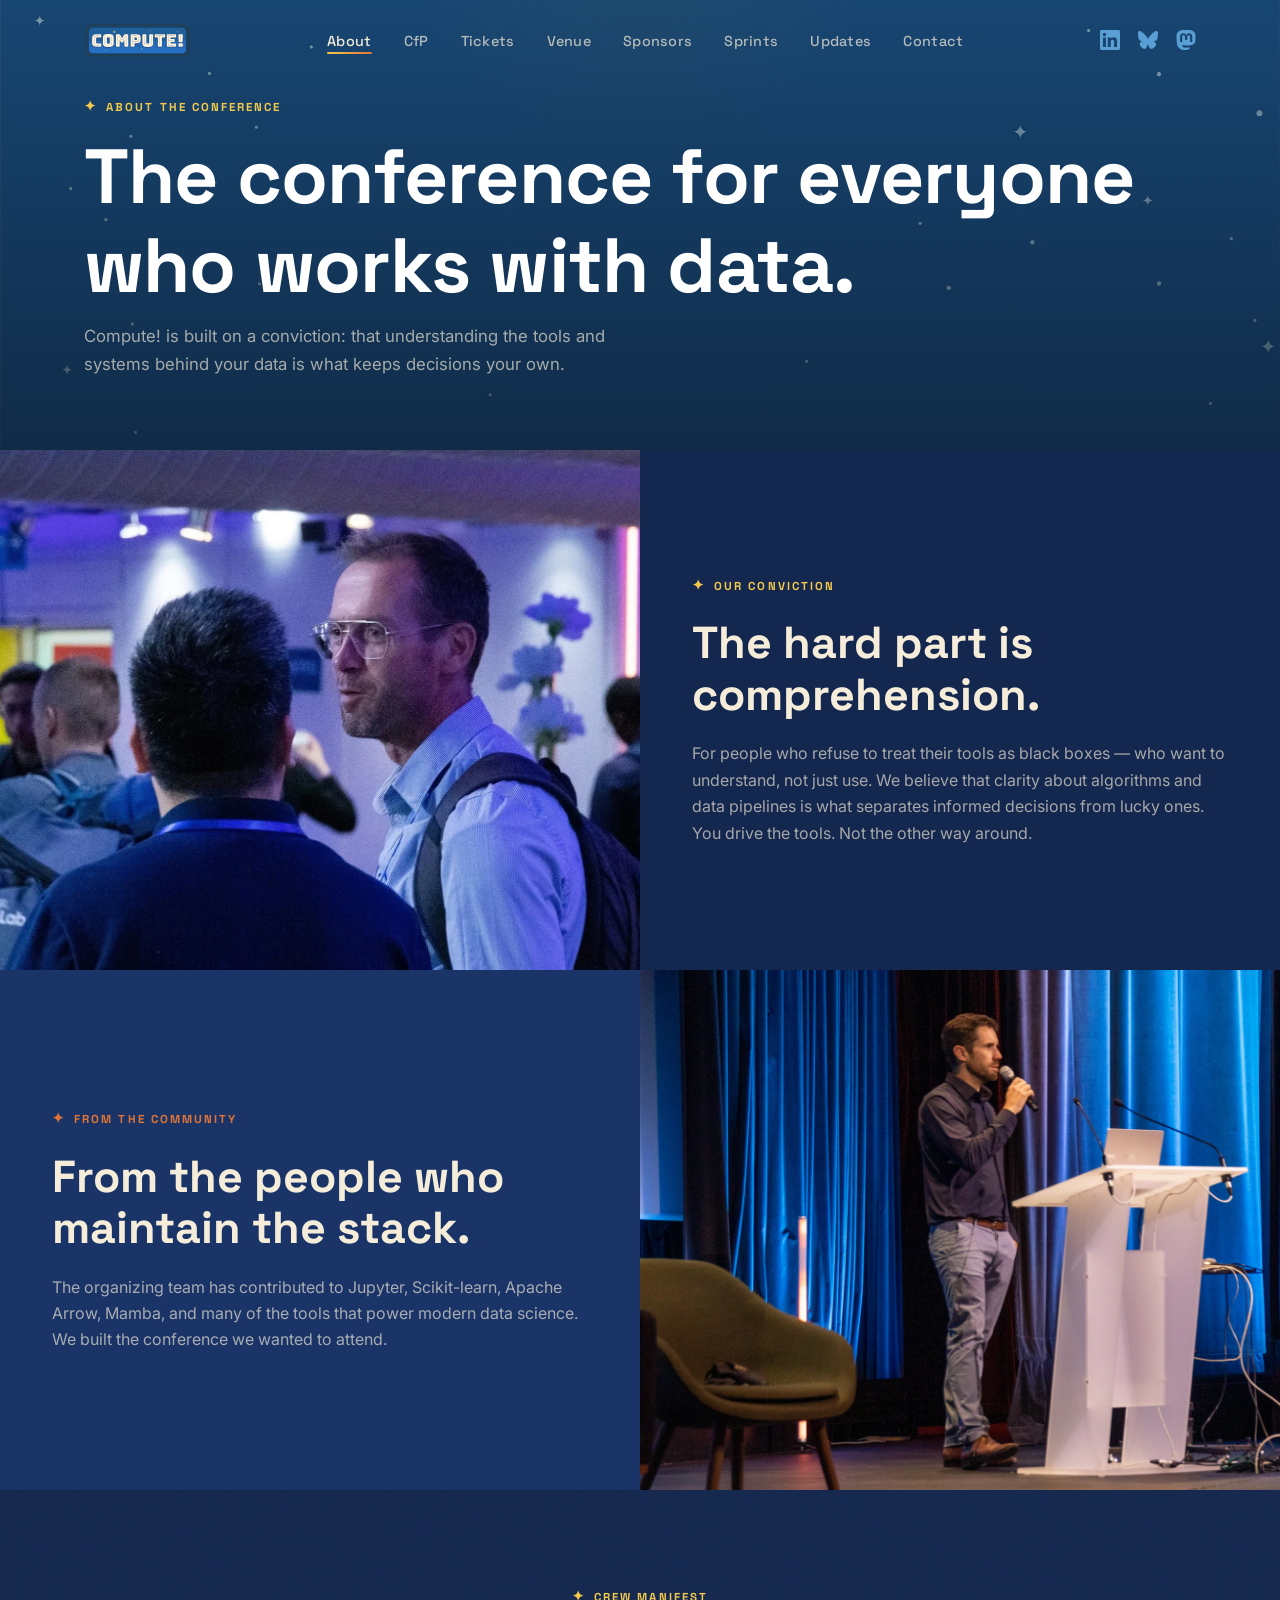
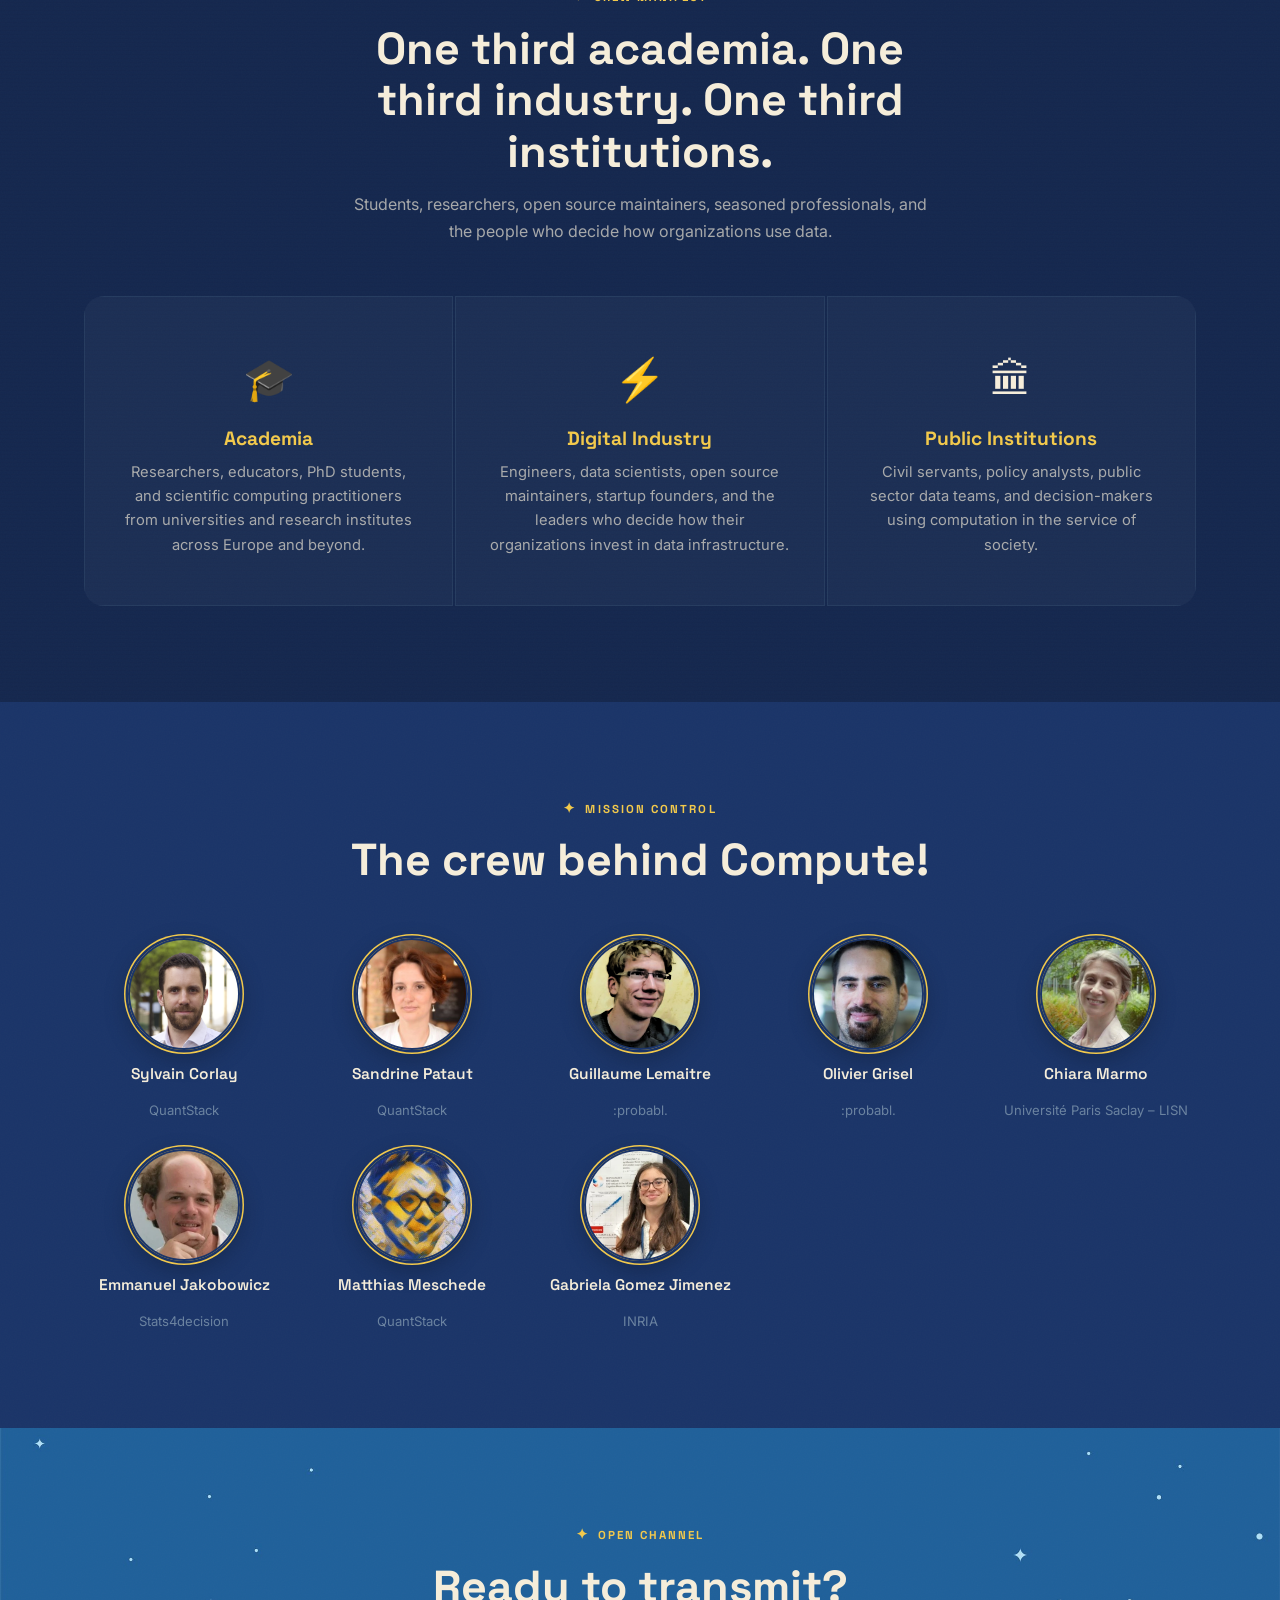
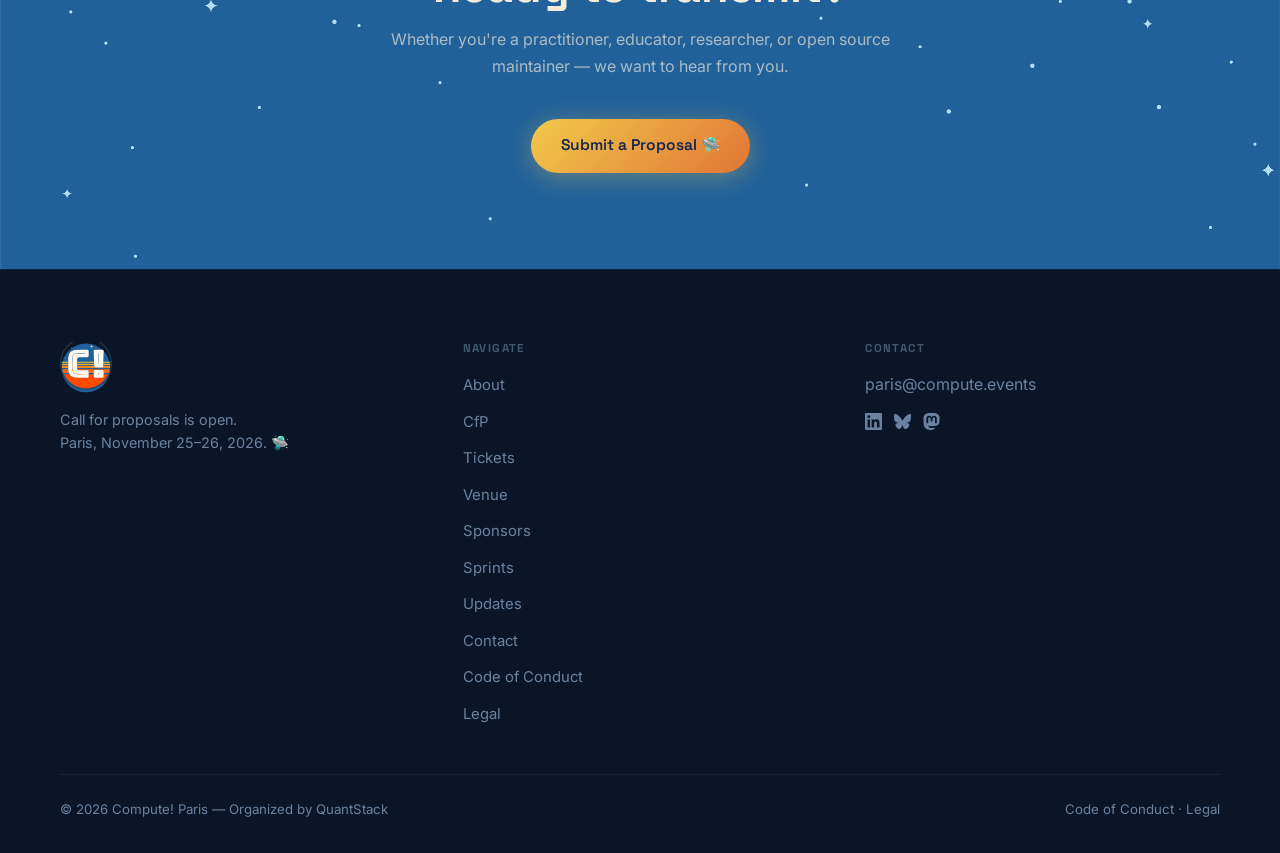
==== about.html @ a75b8e56 "Add sprints page" ====
<!DOCTYPE html>
<html lang="en">
<head>
  <meta charset="UTF-8">
  <meta name="viewport" content="width=device-width, initial-scale=1.0">
  <title>About — Compute! Paris 2026</title>
  <meta name="description" content="Compute! is a community and conference for everyone who works with the open source compute and data infrastructure.">
  <meta property="og:type" content="website">
  <meta property="og:site_name" content="Compute! Paris 2026">
  <meta property="og:url" content="https://compute.events/paris2026/about.html">
  <meta property="og:title" content="About — Compute! Paris 2026">
  <meta property="og:description" content="Compute! is a community and conference for everyone who works with the open source compute and data infrastructure.">
  <meta property="og:image" content="https://compute.events/paris2026/assets/images/og-card.png">
  <meta name="twitter:card" content="summary_large_image">
  <meta name="twitter:image" content="https://compute.events/paris2026/assets/images/og-card.png">
  <link rel="stylesheet" href="assets/css/style.css">
  <link rel="preconnect" href="https://fonts.googleapis.com">
  <link rel="preconnect" href="https://fonts.gstatic.com" crossorigin>
  <link rel="stylesheet" href="https://fonts.googleapis.com/css2?family=Space+Grotesk:wght@400;500;600;700&family=Inter:wght@400;500&display=swap">
  <link rel="icon" href="assets/logos/compute_favicon.svg" type="image/svg+xml">
  <!-- Privacy-friendly analytics by Plausible -->
  <script async src="https://plausible.io/js/pa-mO2lgUZ8L7uwhGXaoCMp7.js"></script>
  <script>
  window.plausible=window.plausible||function(){(plausible.q=plausible.q||[]).push(arguments)},plausible.init=plausible.init||function(i){plausible.o=i||{}};
  plausible.init()
  </script>
</head>
<body>

  <!-- ── NAV ── -->
  <nav class="nav">
    <div class="nav__inner">
      <a href="index.html" class="nav__logo">
        <img src="assets/logos/compute_text.svg" class="nav__logo-text" alt="Compute! Paris 2026">
      </a>
      <ul class="nav__links">
        <li><a href="about.html" class="active">About</a></li>
        <li><a href="cfp.html">CfP</a></li>
        <li><a href="tickets.html">Tickets</a></li>
        <li><a href="venue.html">Venue</a></li>
        <li><a href="sponsors.html">Sponsors</a></li>
        <li><a href="sprints.html">Sprints</a></li>
        <li><a href="updates.html">Updates</a></li>
        <li><a href="contact.html">Contact</a></li>
      </ul>
      <div class="nav__social">
        <a href="https://www.linkedin.com/company/103528767" aria-label="LinkedIn" target="_blank" rel="noopener">
          <svg viewBox="0 0 24 24"><use href="assets/logos/icon-linkedin.svg#icon"/></svg>
        </a>
        <a href="https://bsky.app/profile/computeparis.bsky.social" aria-label="Bluesky" target="_blank" rel="noopener">
          <svg viewBox="0 0 24 24"><use href="assets/logos/icon-bluesky.svg#icon"/></svg>
        </a>
        <a href="https://mastodon.social/@computeparis" aria-label="Mastodon" target="_blank" rel="noopener">
          <svg viewBox="0 0 24 24"><use href="assets/logos/icon-mastodon.svg#icon"/></svg>
        </a>
      </div>
      <button class="nav__burger" aria-label="Open menu">
        <svg viewBox="0 0 24 24"><path d="M3 18h18v-2H3v2zm0-5h18v-2H3v2zm0-7v2h18V6H3z"/></svg>
      </button>
    </div>
  </nav>

  <!-- ── MOBILE NAV ── -->
  <div class="nav__mobile" role="dialog" aria-label="Navigation menu">
    <button class="nav__mobile-close" aria-label="Close menu">
      <svg viewBox="0 0 24 24"><path d="M19 6.41L17.59 5 12 10.59 6.41 5 5 6.41 10.59 12 5 17.59 6.41 19 12 13.41 17.59 19 19 17.59 13.41 12z"/></svg>
    </button>
    <a href="about.html" class="active">About</a>
    <a href="cfp.html">CfP</a>
    <a href="tickets.html">Tickets</a>
    <a href="venue.html">Venue</a>
    <a href="sponsors.html">Sponsors</a>
    <a href="sprints.html">Sprints</a>
    <a href="updates.html">Updates</a>
    <a href="contact.html">Contact</a>
  </div>

  <!-- ── PAGE HERO ── -->
  <header class="page-hero">
    <div class="page-hero__content container">
      <span class="overline">About the conference</span>
      <h1>The conference for everyone who works with data.</h1>
      <p>Compute! is built on a conviction: that understanding the tools and systems behind your data is what keeps decisions your own.</p>
    </div>
  </header>

  <!-- ── PHOTO SPLIT: CONVICTION ── -->
  <div class="photo-split">
    <div class="photo-split__img">
      <img src="assets/images/conference-audience-1.webp" alt="Conference attendees">
    </div>
    <div class="photo-split__content">
      <span class="overline">Our conviction</span>
      <h2>The hard part is comprehension.</h2>
      <p>
        For people who refuse to treat their tools as black boxes —
        who want to understand, not just use.
        We believe that clarity about algorithms and data pipelines is what separates
        informed decisions from lucky ones. You drive the tools. Not the other way around.
      </p>
    </div>
  </div>

  <!-- ── PHOTO SPLIT: COMMUNITY ── -->
  <div class="photo-split photo-split--reverse">
    <div class="photo-split__img">
      <img src="assets/images/conference-audience-3.webp" alt="Community gathering">
    </div>
    <div class="photo-split__content">
      <span class="overline overline--orange">From the community</span>
      <h2>From the people who maintain the stack.</h2>
      <p>
        The organizing team has contributed to Jupyter, Scikit-learn, Apache Arrow, Mamba,
        and many of the tools that power modern data science.
        We built the conference we wanted to attend.
      </p>
    </div>
  </div>

  <!-- ── WHO ATTENDS ── -->
  <section class="section section--dark">
    <div class="container">
      <div class="section-header">
        <span class="overline">Crew manifest</span>
        <h2>One third academia. One third industry. One third institutions.</h2>
        <p style="color:var(--cream-dim)">Students, researchers, open source maintainers, seasoned professionals, and the people who decide how organizations use data.</p>
      </div>
      <div class="audience__grid">
        <div class="audience__cell">
          <div class="audience__icon">🎓</div>
          <h3>Academia</h3>
          <p>Researchers, educators, PhD students, and scientific computing practitioners from universities and research institutes across Europe and beyond.</p>
        </div>
        <div class="audience__cell">
          <div class="audience__icon">⚡</div>
          <h3>Digital Industry</h3>
          <p>Engineers, data scientists, open source maintainers, startup founders, and the leaders who decide how their organizations invest in data infrastructure.</p>
        </div>
        <div class="audience__cell">
          <div class="audience__icon">🏛</div>
          <h3>Public Institutions</h3>
          <p>Civil servants, policy analysts, public sector data teams, and decision-makers using computation in the service of society.</p>
        </div>
      </div>
    </div>
  </section>

  <!-- ── COMMITTEE ── -->
  <section class="section section--navy-mid">
    <div class="container">
      <div class="section-header">
        <span class="overline">Mission control</span>
        <h2>The crew behind Compute!</h2>
      </div>
      <div class="committee__grid">

        <div class="committee__card">
          <img class="committee__photo" src="assets/images/committee/sylvain.webp" alt="Sylvain Corlay">
          <span class="committee__name">Sylvain Corlay</span>
          <span class="committee__org">QuantStack</span>
        </div>

        <div class="committee__card">
          <img class="committee__photo" src="assets/images/committee/sandrine.webp" alt="Sandrine Pataut">
          <span class="committee__name">Sandrine Pataut</span>
          <span class="committee__org">QuantStack</span>
        </div>

        <div class="committee__card">
          <img class="committee__photo" src="assets/images/committee/guillaume.webp" alt="Guillaume Lemaitre">
          <span class="committee__name">Guillaume Lemaitre</span>
          <span class="committee__org">:probabl.</span>
        </div>

        <div class="committee__card">
          <img class="committee__photo" src="assets/images/committee/olivier.webp" alt="Olivier Grisel">
          <span class="committee__name">Olivier Grisel</span>
          <span class="committee__org">:probabl.</span>
        </div>

        <div class="committee__card">
          <img class="committee__photo" src="assets/images/committee/chiara.webp" alt="Chiara Marmo">
          <span class="committee__name">Chiara Marmo</span>
          <span class="committee__org">Université Paris Saclay – LISN</span>
        </div>

        <div class="committee__card">
          <img class="committee__photo" src="assets/images/committee/emmanuel.webp" alt="Emmanuel Jakobowicz">
          <span class="committee__name">Emmanuel Jakobowicz</span>
          <span class="committee__org">Stats4decision</span>
        </div>

        <div class="committee__card">
          <img class="committee__photo" src="assets/images/committee/matthias.webp" alt="Matthias Meschede">
          <span class="committee__name">Matthias Meschede</span>
          <span class="committee__org">QuantStack</span>
        </div>

        <div class="committee__card">
          <img class="committee__photo" src="assets/images/committee/gabriela.webp" alt="Gabriela Gomez Jimenez">
          <span class="committee__name">Gabriela Gomez Jimenez</span>
          <span class="committee__org">INRIA</span>
        </div>

      </div>
    </div>
  </section>

  <!-- ── CTA ── -->
  <section class="section section--stars-blue" style="text-align:center">
    <div class="container">
      <div class="section-header">
        <span class="overline">Open channel</span>
        <h2>Ready to transmit?</h2>
        <p style="color:var(--cream-dim)">Whether you're a practitioner, educator, researcher, or open source maintainer — we want to hear from you.</p>
      </div>
      <div style="margin-top:40px;display:flex;gap:16px;justify-content:center;flex-wrap:wrap">
        <a href="https://pretalx.com/compute-paris-2026/cfp" class="btn btn--gold" target="_blank" rel="noopener">Submit a Proposal 🛸</a>
      </div>
    </div>
  </section>

  <!-- ── FOOTER ── -->
  <footer class="footer">
    <div class="footer__inner">
      <div class="footer__brand">
        <img src="assets/logos/compute_favicon.svg" class="footer-logo" alt="Compute!">
        <p>Call for proposals is open.</p>
        <p>Paris, November 25–26, 2026. 🛸</p>
      </div>
      <nav class="footer__nav" aria-label="Footer navigation">
        <h4>Navigate</h4>
        <ul>
          <li><a href="about.html">About</a></li>
          <li><a href="cfp.html">CfP</a></li>
          <li><a href="tickets.html">Tickets</a></li>
          <li><a href="venue.html">Venue</a></li>
          <li><a href="sponsors.html">Sponsors</a></li>
          <li><a href="sprints.html">Sprints</a></li>
          <li><a href="updates.html">Updates</a></li>
          <li><a href="contact.html">Contact</a></li>
          <li><a href="code-of-conduct.html">Code of Conduct</a></li>
          <li><a href="legal.html">Legal</a></li>
        </ul>
      </nav>
      <div class="footer__contact">
        <h4>Contact</h4>
        <a href="mailto:paris@compute.events" style="display:block;margin-top:12px;color:var(--cyan)">paris@compute.events</a>
        <div class="footer__social">
          <a href="https://www.linkedin.com/company/103528767" aria-label="LinkedIn" target="_blank" rel="noopener">
            <svg viewBox="0 0 24 24"><use href="assets/logos/icon-linkedin.svg#icon"/></svg>
          </a>
          <a href="https://bsky.app/profile/computeparis.bsky.social" aria-label="Bluesky" target="_blank" rel="noopener">
            <svg viewBox="0 0 24 24"><use href="assets/logos/icon-bluesky.svg#icon"/></svg>
          </a>
          <a href="https://mastodon.social/@computeparis" aria-label="Mastodon" target="_blank" rel="noopener">
            <svg viewBox="0 0 24 24"><use href="assets/logos/icon-mastodon.svg#icon"/></svg>
          </a>
        </div>
      </div>
    </div>
    <div class="footer__bottom">
      <span>© 2026 Compute! Paris — Organized by QuantStack</span>
      <span><a href="code-of-conduct.html">Code of Conduct</a> · <a href="legal.html">Legal</a></span>
    </div>
  </footer>

  <script src="assets/js/main.js"></script>
</body>
</html>
---- assets/css/style.css ----
/* ============================================================
   Compute! Paris 2026 — Stylesheet
   Retro-futurist space theme · Beauty pass
   ============================================================ */

/* Fonts loaded via <link> in HTML head for faster rendering */

/* ── Palette extracted from logo ── */
:root {
  /* Blues */
  --space:       #0A1628;   /* darkest — hero sky */
  --navy:        #14274E;   /* badge bg blue */
  --navy-mid:    #1A3468;
  --blue-horizon:#3A6FB5;   /* horizon glow in logo */
  --saucer:      #A8D8F0;   /* saucer metallic */

  /* Warm beam */
  --beam-gold:   #F2C94C;   /* yellow beam core */
  --beam-orange: #E07535;   /* orange beam body */
  --beam-glow:   rgba(242,201,76,.18);

  /* Text */
  --cream:       #F5EDDA;   /* logo letterform color */
  --cream-dim:   rgba(245,237,218,.65);
  --white:       #ffffff;

  /* Neutrals */
  --text-dark:   #111827;
  --text-mid:    #4B5A6E;
  --muted:       #6B83A0;

  /* Functional */
  --success:     #3ECF8E;

  /* Type */
  --font-head:    'Space Grotesk', sans-serif;
  --font-body:    'Inter', sans-serif;

  --nav-h:    80px;
  --r:        10px;
  --r-lg:     20px;
  --max-w:    1160px;
  --t:        0.25s ease;
  --pad:      96px 24px;
}

/* ── Reset ── */
*, *::before, *::after { box-sizing: border-box; margin: 0; padding: 0; }
html { scroll-behavior: smooth; }
body {
  font-family: var(--font-body);
  color: var(--text-dark);
  background: var(--cream);
  line-height: 1.65;
  overflow-x: hidden;
}
img { max-width: 100%; display: block; }
a   { color: inherit; text-decoration: none; }
ul  { list-style: none; }
p   { max-width: 68ch; }

/* ── Type ── */
h1, h2, h3, h4 {
  font-family: var(--font-head);
  line-height: 1.15;
  font-weight: 700;
}
h1 { font-size: clamp(2.4rem, 6vw, 5rem); }
h2 { font-size: clamp(1.8rem, 4vw, 2.8rem); }
h3 { font-size: clamp(1.15rem, 2vw, 1.55rem); }

/* ── Layout ── */
.container  { max-width: var(--max-w); margin: 0 auto; padding: 0 24px; }
.section    { padding: var(--pad); position: relative; }
.text-center { text-align: center; }
.text-center p { margin: 0 auto; }

/* Section colour variants */
.section--dark       { background: var(--navy); color: var(--cream); }
.section--space      { background: var(--space); color: var(--cream); }
.section--cream      { background: var(--cream); }
.section--stars-light {
  background-color: #d6e8f5;
  background-image: url('../images/backgrounds/LightBG-Stars.jpg');
  background-size: cover;
  background-position: center;
  color: var(--text-dark);
}
/* All text on light backgrounds must be dark */
.section--stars-light h2,
.section--stars-light h3,
.section--stars-light h4           { color: var(--space); }
.section--stars-light p,
.section--cream p                  { color: var(--text-mid); }
.section--stars-light .section-header p { color: var(--text-mid); }
/* Overline: swap gold for dark navy tones that read on light */
.section--stars-light .overline,
.section--cream .overline          { color: var(--navy-mid); }
.section--stars-light .overline::before,
.section--cream .overline::before  { color: var(--beam-gold); animation: none; }
/* Cards on stars-light backgrounds */
.section--stars-light .expect__card {
  background: rgba(20,39,78,.05);
  border-color: rgba(20,39,78,.1);
}
.section--stars-light .expect__card h3 { color: var(--navy); }
.section--stars-light .expect__card p  { color: var(--text-mid); }
.section--stars-light .expect__card:hover {
  border-color: rgba(224,117,53,.35);
  box-shadow: 0 12px 40px rgba(224,117,53,.07);
}

/* Audience cells on stars-light backgrounds */
.section--stars-light .audience__cell {
  background: rgba(20,39,78,.04);
  border-color: rgba(20,39,78,.07);
}
.section--stars-light .audience__cell:hover { background: rgba(20,39,78,.08); }
.section--stars-light .audience__cell h3 { color: var(--navy); }
.section--stars-light .audience__cell p  { color: var(--text-mid); }
.section--navy-mid    { background: var(--navy-mid); color: var(--cream); }

.section--stars-blue  {
  background-color: var(--navy);
  background-image: url('../images/backgrounds/BlueBG-Stars.jpg');
  background-size: cover;
  background-position: center;
  color: var(--cream);
}
.section--stars-dark  {
  background-color: var(--space);
  background-image: url('../images/backgrounds/DarkBG-Stars.jpg');
  background-size: cover;
  background-position: center;
  color: var(--cream);
}

/* Subtle grain overlay on dark sections */
.section--dark::before,
.section--space::before,
.section--navy-mid::before,
.section--stars-dark::before,
.section--stars-blue::before {
  content: '';
  position: absolute;
  inset: 0;
  background-image: url("data:image/svg+xml,%3Csvg xmlns='http://www.w3.org/2000/svg' width='300' height='300'%3E%3Cfilter id='n'%3E%3CfeTurbulence type='fractalNoise' baseFrequency='.75' numOctaves='4' stitchTiles='stitch'/%3E%3C/filter%3E%3Crect width='100%25' height='100%25' filter='url(%23n)' opacity='1'/%3E%3C/svg%3E");
  opacity: .025;
  pointer-events: none;
  z-index: 0;
}
.section--dark > *, .section--space > *, .section--navy-mid > *,
.section--stars-dark > *, .section--stars-blue > * { position: relative; z-index: 1; }

/* ── Overline / Section label ── */
.overline {
  display: inline-flex;
  align-items: center;
  gap: 8px;
  font-family: var(--font-head);
  font-size: .72rem;
  font-weight: 700;
  text-transform: uppercase;
  letter-spacing: .18em;
  color: var(--beam-gold);
}
.overline::before {
  content: '✦';
  font-size: .85rem;
  color: var(--beam-gold);
  animation: star-pulse 3s ease-in-out infinite;
}
.overline--orange { color: var(--beam-orange); }
.overline--orange::before { color: var(--beam-orange); }
.overline--cyan  { color: var(--saucer); }
.overline--cyan::before { color: var(--saucer); }
.overline--cream { color: var(--cream); }
.overline--cream::before { color: var(--beam-gold); }

/* ── Buttons ── */
.btn {
  display: inline-flex;
  align-items: center;
  gap: 8px;
  padding: 14px 30px;
  border-radius: 100px;
  font-family: var(--font-head);
  font-weight: 600;
  font-size: .97rem;
  cursor: pointer;
  border: none;
  transition: transform var(--t), box-shadow var(--t), opacity var(--t);
  text-decoration: none;
}
.btn:hover { transform: translateY(-2px); }
.btn--gold {
  background: linear-gradient(135deg, var(--beam-gold), var(--beam-orange));
  color: var(--navy);
  box-shadow: 0 4px 24px rgba(242,201,76,.35);
}
.btn--gold:hover { box-shadow: 0 8px 32px rgba(242,201,76,.5); }
.btn--outline {
  background: transparent;
  border: 1.5px solid rgba(245,237,218,.3);
  color: var(--cream);
}
.btn--outline:hover {
  background: rgba(245,237,218,.08);
  border-color: rgba(245,237,218,.55);
}
.btn--dark {
  background: var(--navy);
  color: var(--cream);
  box-shadow: 0 4px 20px rgba(20,39,78,.4);
}
.btn--dark:hover { box-shadow: 0 8px 28px rgba(20,39,78,.5); }

/* ============================================================
   ANIMATIONS
   ============================================================ */

@keyframes saucer-float {
  0%, 100% { transform: translateY(0); }
  50%       { transform: translateY(-14px); }
}
@keyframes saucer-glow-pulse {
  0%, 100% { opacity: .55; transform: scale(1);   }
  50%       { opacity: 1;   transform: scale(1.08); }
}
@keyframes beam-breathe {
  0%, 100% { opacity: .6; }
  50%       { opacity: 1;  }
}
@keyframes star-pulse {
  0%, 100% { opacity: 1;   transform: scale(1);    }
  50%       { opacity: .4; transform: scale(.75); }
}
@keyframes star-float {
  0%, 100% { transform: translateY(0) rotate(0deg); }
  50%       { transform: translateY(-18px) rotate(15deg); }
}
@keyframes twinkle {
  0%, 100% { opacity: 1;   transform: scale(1);    }
  40%       { opacity: .15; transform: scale(.65); }
  60%       { opacity: .15; transform: scale(.65); }
}
@keyframes star-pulse {
  0%, 100% { transform: scale(1);    }
  50%       { transform: scale(1.35); }
}
@keyframes scroll-bounce {
  0%, 100% { transform: translateX(-50%) translateY(0); }
  50%       { transform: translateX(-50%) translateY(8px); }
}

/* ============================================================
   NAVIGATION
   ============================================================ */
.nav {
  position: fixed;
  inset: 0 0 auto 0;
  height: var(--nav-h);
  z-index: 100;
  transition: background var(--t), backdrop-filter var(--t);
}
.nav--scrolled {
  background: rgba(10,22,40,.88);
  backdrop-filter: blur(16px) saturate(1.4);
  border-bottom: 1px solid rgba(168,216,240,.07);
}
.nav__inner {
  max-width: var(--max-w);
  width: 100%;
  margin: 0 auto;
  padding: 0 24px;
  height: 100%;
  display: flex;
  align-items: center;
  justify-content: space-between;
  gap: 24px;
}
.nav__logo { display: flex; align-items: center; }
.nav__logo-text { height: 35px; width: auto; display: block; }
.nav__links {
  display: flex;
  align-items: center;
  gap: 32px;
}
.nav__links a {
  color: rgba(245,237,218,.7);
  font-family: var(--font-head);
  font-weight: 500;
  font-size: .9rem;
  letter-spacing: .02em;
  transition: color var(--t);
  position: relative;
}
.nav__links a::after {
  content: '';
  position: absolute;
  bottom: -4px; left: 0; right: 0;
  height: 1.5px;
  background: linear-gradient(90deg, var(--beam-gold), var(--beam-orange));
  border-radius: 2px;
  transform: scaleX(0);
  transition: transform var(--t);
}
.nav__links a:hover,
.nav__links a.active { color: var(--cream); }
.nav__links a:hover::after,
.nav__links a.active::after { transform: scaleX(1); }

.nav__social { display: flex; align-items: center; gap: 18px; }
.nav__social a {
  color: #5a9fd4;
  transition: color var(--t), transform var(--t);
  display: flex;
}
.nav__social a:hover {
  color: var(--beam-gold);
  transform: scale(1.15);
}
.nav__social svg { width: 20px; height: 20px; fill: currentColor; }

.nav__burger {
  display: none;
  background: none;
  border: none;
  cursor: pointer;
  color: var(--cream);
  padding: 4px;
}
.nav__burger svg { width: 24px; height: 24px; fill: currentColor; }
.nav__mobile {
  display: none;
  position: fixed;
  inset: 0;
  background: var(--space);
  z-index: 99;
  flex-direction: column;
  align-items: center;
  justify-content: center;
  gap: 36px;
}
.nav__mobile.is-open { display: flex; }
.nav__mobile a {
  color: var(--cream);
  font-family: var(--font-head);
  font-size: 2rem;
  font-weight: 700;
  transition: color var(--t);
}
.nav__mobile a:hover { color: var(--beam-gold); }
.nav__mobile-close { display: none; }

/* ============================================================
   HERO
   ============================================================ */
.hero {
  min-height: 100svh;
  background: var(--space);
  position: relative;
  display: flex;
  flex-direction: column;
  align-items: center;
  justify-content: center;
  text-align: center;
  padding: calc(var(--nav-h) + 48px) 24px 100px;
  overflow: hidden;
  color: var(--cream);
}

/* Starfield bg */
.hero__bg {
  position: absolute;
  inset: 0;
  background: url('../images/backgrounds/BlueBG-Stars.jpg') center/cover no-repeat;
  opacity: .45;
}

/* UFO beam — warm cone anchored at logo center, covers full hero height */
.hero__beam {
  position: absolute;
  inset: 0;
  background:
    radial-gradient(ellipse 50% 70% at 50% 42%,
      rgba(242,201,76,.20) 0%,
      rgba(224,117,53,.10) 30%,
      transparent 65%);
  pointer-events: none;
  animation: beam-breathe 5s ease-in-out infinite;
}

/* Floating star decorations */
.hero__stars { position: absolute; inset: 0; pointer-events: none; }
.hero__star {
  position: absolute;
  animation: star-pulse 5s ease-in-out infinite;
}
.hero__star--1  { top: 10%; left:  7%; width: 40px; animation-delay:  0s; }
.hero__star--2  { top: 18%; right:  9%; width: 32px; animation-delay: -2s; }
.hero__star--3  { bottom: 30%; left: 11%; width: 44px; animation-delay: -4s; }
.hero__star--4  { bottom: 20%; right:  7%; width: 36px; animation-delay: -1s; }
.hero__star--5  { top: 55%; left:  3%; width: 28px; animation-delay: -3s; }
.hero__star--6  { top: 42%; right:  4%; width: 38px; animation-delay: -5s; }

/* Saucer logo */
.hero__content {
  position: relative;
  z-index: 1;
  display: flex;
  flex-direction: column;
  align-items: center;
  gap: 28px;
}
.hero__logo-wrap {
  position: relative;
  display: inline-flex;
}
.hero__logo-wrap::after {
  content: '';
  position: absolute;
  inset: -16px;
  border-radius: 50%;
  background: radial-gradient(circle, rgba(242,201,76,.28) 0%, transparent 68%);
  animation: saucer-glow-pulse 5s ease-in-out infinite;
  pointer-events: none;
}
.hero__logo { height: 340px; width: 340px; position: relative; z-index: 1; display: block; }

/* Hero headline */
.hero__title {
  font-family: var(--font-head);
  font-size: clamp(2.4rem, 7vw, 5.5rem);
  font-weight: 700;
  background: linear-gradient(160deg, var(--white) 30%, var(--beam-gold) 100%);
  -webkit-background-clip: text;
  -webkit-text-fill-color: transparent;
  background-clip: text;
  text-shadow: none;
  letter-spacing: -.01em;
}

.hero__date {
  display: flex;
  flex-direction: column;
  gap: 4px;
}
.hero__date-main {
  font-family: var(--font-head);
  font-size: clamp(1rem, 2.2vw, 1.35rem);
  font-weight: 700;
  color: var(--beam-gold);
}
.hero__date-venue {
  font-size: clamp(.85rem, 1.6vw, 1rem);
  color: var(--muted);
}
.hero__desc {
  font-size: clamp(.95rem, 1.8vw, 1.15rem);
  color: var(--cream-dim);
  max-width: 52ch;
  line-height: 1.7;
}
.hero__ctas {
  display: flex;
  flex-wrap: wrap;
  gap: 14px;
  justify-content: center;
}
.hero__scroll {
  position: absolute;
  bottom: 32px;
  left: 50%;
  color: rgba(245,237,218,.3);
  animation: scroll-bounce 2s infinite;
}
.hero__scroll svg { width: 22px; height: 22px; fill: currentColor; }

/* ============================================================
   CONVICTION STRIP
   ============================================================ */
.conviction {
  background: var(--navy);
  padding: 80px 24px;
  position: relative;
  overflow: hidden;
}
/* decorative glow orb */
.conviction::after {
  content: '';
  position: absolute;
  top: -40%; left: 50%;
  transform: translateX(-50%);
  width: 600px;
  height: 400px;
  background: radial-gradient(ellipse, rgba(242,201,76,.06) 0%, transparent 65%);
  pointer-events: none;
}
.conviction__inner {
  max-width: 800px;
  margin: 0 auto;
  text-align: center;
  position: relative;
  z-index: 1;
}
.conviction__quote {
  font-family: var(--font-head);
  font-size: clamp(1.35rem, 3vw, 2.1rem);
  font-weight: 700;
  line-height: 1.4;
  color: var(--cream);
}
.conviction__quote em {
  font-style: normal;
  background: linear-gradient(90deg, var(--beam-gold), var(--beam-orange));
  -webkit-background-clip: text;
  -webkit-text-fill-color: transparent;
  background-clip: text;
}
.conviction__sub {
  margin-top: 24px;
  font-size: .95rem;
  color: var(--muted);
  line-height: 1.7;
  max-width: none;
}

/* ============================================================
   SECTION HEADERS
   ============================================================ */
.section-header {
  display: flex;
  flex-direction: column;
  align-items: center;
  text-align: center;
  gap: 14px;
  margin-bottom: 8px;
}
.section-header--left {
  align-items: flex-start;
  text-align: left;
}
.section-header--third {
  align-items: flex-start;
  text-align: left;
  margin-left: 12.5%;
}
.section-header--two-thirds {
  align-items: flex-end;
  text-align: right;
  margin-right: 12.5%;
}
.section-header--right {
  align-items: flex-end;
  text-align: right;
}
.section-header h2 { max-width: 22ch; }
.section-header p  { max-width: 58ch; }

/* Decorative rule under heading */
.section-header__rule {
  display: block;
  width: 48px;
  height: 3px;
  border-radius: 4px;
  background: linear-gradient(90deg, var(--beam-gold), var(--beam-orange));
  margin: 4px 0;
}
.section-header--left .section-header__rule { margin: 4px 0; }

@media (max-width: 768px) {
  .section-header--third,
  .section-header--two-thirds { margin-left: 0; }
}

/* ============================================================
   EXPECT CARDS (homepage + about)
   ============================================================ */
.expect__grid {
  display: grid;
  grid-template-columns: repeat(auto-fit, minmax(250px, 1fr));
  gap: 20px;
  margin-top: 52px;
}
.expect__card {
  background: rgba(255,255,255,.04);
  border: 1px solid rgba(168,216,240,.1);
  border-radius: var(--r-lg);
  padding: 32px 26px;
  transition: transform var(--t), border-color var(--t), box-shadow var(--t);
}
.expect__card:hover {
  transform: translateY(-5px);
  border-color: rgba(242,201,76,.3);
  box-shadow: 0 12px 40px rgba(242,201,76,.08);
}
.expect__icon { font-size: 2.2rem; margin-bottom: 14px; }
.expect__card h3 {
  font-size: 1.1rem;
  margin-bottom: 8px;
  color: var(--beam-gold);
}
.expect__card p {
  font-size: .92rem;
  color: rgba(245,237,218,.65);
  max-width: none;
}

/* Light-background card variant */
.expect__card--light {
  background: rgba(20,39,78,.05);
  border-color: rgba(20,39,78,.1);
}
.expect__card--light h3 { color: var(--navy); }
.expect__card--light p  { color: var(--text-mid); }
.expect__card--light:hover {
  border-color: rgba(224,117,53,.35);
  box-shadow: 0 12px 40px rgba(224,117,53,.08);
}

/* ============================================================
   AUDIENCE GRID
   ============================================================ */
.audience__grid {
  display: grid;
  grid-template-columns: repeat(3, 1fr);
  gap: 2px;
  margin-top: 52px;
  border-radius: var(--r-lg);
  overflow: hidden;
}
.audience__cell {
  background: rgba(255,255,255,.03);
  padding: 48px 32px;
  text-align: center;
  border: 1px solid rgba(168,216,240,.07);
  transition: background var(--t);
}
.audience__cell:hover { background: rgba(168,216,240,.08); }
.audience__icon { font-size: 2.6rem; margin-bottom: 14px; }
.audience__cell h3 {
  font-size: 1.2rem;
  color: var(--beam-gold);
  margin-bottom: 10px;
}
.audience__cell p { font-size: .92rem; color: var(--cream-dim); max-width: none; }

/* ============================================================
   COMMITTEE
   ============================================================ */
.committee__grid {
  display: grid;
  grid-template-columns: repeat(auto-fill, minmax(170px, 1fr));
  gap: 28px;
  margin-top: 52px;
}
.committee__card {
  text-align: center;
  display: flex;
  flex-direction: column;
  align-items: center;
  gap: 12px;
}
.committee__photo {
  width: 112px;
  height: 112px;
  border-radius: 50%;
  object-fit: cover;
  border: 2.5px solid transparent;
  background-clip: padding-box;
  box-shadow: 0 0 0 2.5px var(--navy-mid), 0 0 0 4px var(--beam-gold), 0 8px 24px rgba(0,0,0,.25);
  transition: box-shadow var(--t), transform var(--t);
}
.committee__card:hover .committee__photo {
  transform: translateY(-4px);
  box-shadow: 0 0 0 2.5px var(--navy-mid), 0 0 0 4px var(--beam-orange), 0 16px 32px rgba(0,0,0,.3);
}
.committee__initials {
  width: 112px;
  height: 112px;
  border-radius: 50%;
  background: linear-gradient(135deg, var(--navy), var(--navy-mid));
  box-shadow: 0 0 0 2.5px var(--navy-mid), 0 0 0 4px rgba(242,201,76,.4), 0 8px 24px rgba(0,0,0,.25);
  display: flex;
  align-items: center;
  justify-content: center;
  font-family: var(--font-head);
  font-size: 1.5rem;
  font-weight: 700;
  color: var(--beam-gold);
  transition: transform var(--t), box-shadow var(--t);
}
.committee__card:hover .committee__initials { transform: translateY(-4px); }
.committee__name {
  font-family: var(--font-head);
  font-weight: 600;
  font-size: .97rem;
  color: var(--text-dark);
}
.section--stars-light .committee__name { color: var(--text-dark); }
.section--dark .committee__name,
.section--space .committee__name,
.section--navy-mid .committee__name { color: var(--cream); }
.committee__org { font-size: .82rem; color: var(--text-mid); }
.section--dark .committee__org,
.section--space .committee__org,
.section--navy-mid .committee__org { color: var(--muted); }

/* ============================================================
   KEYNOTE SPEAKERS
   ============================================================ */
.keynote__grid {
  display: grid;
  grid-template-columns: repeat(auto-fill, minmax(280px, 1fr));
  gap: 40px;
  margin-top: 60px;
}
.keynote__card {
  display: flex;
  flex-direction: column;
  align-items: center;
  gap: 24px;
  text-align: center;
}
.keynote__photo {
  width: 160px;
  height: 160px;
  border-radius: 50%;
  object-fit: cover;
  flex-shrink: 0;
  box-shadow:
    0 0 0 3px var(--navy-mid),
    0 0 0 5px var(--beam-gold),
    0 12px 36px rgba(0,0,0,.4);
  transition: box-shadow var(--t), transform var(--t);
}
.keynote__card:hover .keynote__photo {
  transform: translateY(-4px);
  box-shadow:
    0 0 0 3px var(--navy-mid),
    0 0 0 5px var(--beam-orange),
    0 20px 48px rgba(0,0,0,.5);
}
.keynote__initials {
  width: 160px;
  height: 160px;
  border-radius: 50%;
  flex-shrink: 0;
  background: linear-gradient(135deg, var(--navy), var(--navy-mid));
  box-shadow:
    0 0 0 3px var(--navy-mid),
    0 0 0 5px rgba(242,201,76,.5),
    0 12px 36px rgba(0,0,0,.4);
  display: flex;
  align-items: center;
  justify-content: center;
  font-family: var(--font-head);
  font-size: 2rem;
  font-weight: 700;
  color: var(--beam-gold);
  transition: transform var(--t), box-shadow var(--t);
}
.keynote__card:hover .keynote__initials {
  transform: translateY(-4px);
}
.keynote__body {
  display: flex;
  flex-direction: column;
  gap: 6px;
}
.keynote__name {
  font-family: var(--font-head);
  font-size: 1.15rem;
  font-weight: 700;
  color: var(--cream);
}
.keynote__role {
  font-size: .82rem;
  color: var(--beam-gold);
  font-weight: 600;
  letter-spacing: .02em;
}
.keynote__bio {
  font-size: .88rem;
  color: var(--cream-dim);
  line-height: 1.65;
  margin-top: 8px;
  max-width: 34ch;
  margin-left: auto;
  margin-right: auto;
}

@media (max-width: 640px) {
  .keynote__grid { gap: 48px; }
}

/* ============================================================
   PHOTO SPLIT
   ============================================================ */
.photo-split {
  display: grid;
  grid-template-columns: 1fr 1fr;
  min-height: 520px;
}
.photo-split__img { overflow: hidden; }
.photo-split__img img {
  width: 100%; height: 100%;
  object-fit: cover;
  transition: transform .6s ease;
}
.photo-split__img:hover img { transform: scale(1.04); }
.photo-split__content {
  padding: 72px 52px;
  display: flex;
  flex-direction: column;
  justify-content: center;
  gap: 20px;
  background: var(--navy);
  color: var(--cream);
}
.photo-split__content h2 { color: var(--cream); max-width: 18ch; }
.photo-split__content p  { color: var(--cream-dim); max-width: none; }
.photo-split--reverse .photo-split__img { order: 2; }
.photo-split--reverse .photo-split__content { order: 1; background: var(--navy-mid); }

/* ============================================================
   PAGE HERO (inner pages)
   ============================================================ */
.page-hero {
  min-height: 380px;
  background: var(--space);
  background-image: url('../images/backgrounds/BlueBG-Stars.jpg');
  background-size: cover;
  background-position: center;
  display: flex;
  align-items: flex-end;
  padding: calc(var(--nav-h) + 16px) 24px 72px;
  color: var(--cream);
  position: relative;
  overflow: hidden;
}
.page-hero--wide {
  align-items: flex-start;
  padding-bottom: 80px;
}
.page-hero--wide .cfp-intro__text p { color: rgba(255,255,255,.75); }

/* Warm beam hint on inner pages */
.page-hero::before {
  content: '';
  position: absolute;
  top: -20%;
  left: 50%;
  transform: translateX(-50%);
  width: 700px;
  height: 80%;
  background: radial-gradient(ellipse 50% 100% at 50% 0%, rgba(242,201,76,.08) 0%, transparent 70%);
  pointer-events: none;
}
.page-hero::after {
  content: '';
  position: absolute;
  inset: 0;
  background: linear-gradient(to bottom, rgba(10,22,40,.35), rgba(10,22,40,.72));
}
.page-hero__content {
  position: relative;
  z-index: 1;
  max-width: var(--max-w);
  margin: 0 auto;
  width: 100%;
  display: flex;
  flex-direction: column;
  gap: 14px;
}
.page-hero h1 {
  font-family: var(--font-head);
  font-weight: 700;
  color: var(--white);
  max-width: 22ch;
  letter-spacing: -.01em;
}
.page-hero p { color: rgba(245,237,218,.65); font-size: 1.05rem; max-width: 52ch; }

/* ============================================================
   VENUE INTRO
   ============================================================ */
.venue-intro {
  display: grid;
  grid-template-columns: 1fr 1fr;
  gap: 64px;
  align-items: center;
}
.venue-intro__text h2 { color: var(--cream); }
.venue-intro__text p  { color: var(--cream-dim); margin-top: 16px; }
.venue-intro__imgs {
  display: grid;
  grid-template-columns: 1fr 1fr;
  grid-template-rows: 2fr 1fr;
  gap: 8px;
  height: 440px;
}
.venue-intro__img-main { grid-column: 1 / -1; }
.venue-intro__img-main,
.venue-intro__img-secondary { border-radius: var(--r); overflow: hidden; }
.venue-intro__img-main img,
.venue-intro__img-secondary img { width: 100%; height: 100%; object-fit: cover; transition: transform .45s ease; filter: none; }
.venue-intro__img-secondary img.img--sepia { filter: grayscale(0.85) sepia(0.5); }
.venue-intro__img-main img:hover,
.venue-intro__img-secondary img:hover { transform: scale(1.04); }

.paris-split {
  display: grid;
  grid-template-columns: 1fr 1fr;
  gap: 64px;
  align-items: center;
}
.paris-split__text h2 { color: var(--cream); }
.paris-split__text p  { color: var(--cream-dim); margin-top: 16px; }
.paris-grid {
  display: grid;
  grid-template-columns: 1fr 1fr;
  grid-template-rows: 1fr 1fr;
  gap: 8px;
  height: 400px;
}
.paris-grid div { border-radius: var(--r); overflow: hidden; }
.paris-grid__tall { grid-row: 1 / -1; }
.paris-grid img { width: 100%; height: 100%; object-fit: cover; transition: transform .45s ease; display: block; }
.paris-grid img:hover { transform: scale(1.05); }

/* ============================================================
   GALLERY (venue)
   ============================================================ */
.gallery {
  display: grid;
  grid-template-columns: repeat(12, 1fr);
  grid-template-rows: 280px 280px;
  gap: 6px;
  margin-top: 48px;
  border-radius: var(--r-lg);
  overflow: hidden;
  box-shadow: 0 0 0 1px rgba(168,216,240,.08);
}
.gallery img { width: 100%; height: 100%; object-fit: cover; transition: transform .45s ease; }
.gallery img:hover { transform: scale(1.05); }
.gallery__main { grid-column: 1 / 8; grid-row: 1 / 2; overflow: hidden; }
.gallery__tr   { grid-column: 8 / 13; grid-row: 1 / 2; overflow: hidden; }
.gallery__bl   { grid-column: 1 / 5;  grid-row: 2 / 3; overflow: hidden; }
.gallery__bm   { grid-column: 5 / 9;  grid-row: 2 / 3; overflow: hidden; }
.gallery__br   { grid-column: 9 / 13; grid-row: 2 / 3; overflow: hidden; }
.gallery__credits {
  margin-top: 10px;
  font-size: .75rem;
  color: var(--cream-dim);
  text-align: right;
}
.gallery__credits a { color: var(--cream-dim); text-decoration: underline; }
.gallery__credits a:hover { color: var(--cyan); }

/* ============================================================
   ACCESS CARDS (venue)
   ============================================================ */
.access__grid {
  display: grid;
  grid-template-columns: repeat(auto-fit, minmax(230px, 1fr));
  gap: 16px;
  margin-top: 44px;
}
.access__card {
  background: rgba(168,216,240,.04);
  border: 1px solid rgba(168,216,240,.1);
  border-radius: var(--r);
  padding: 28px;
  transition: border-color var(--t), background var(--t);
}
.access__card:hover {
  border-color: rgba(242,201,76,.25);
  background: rgba(168,216,240,.07);
}
.access__card h3 {
  color: var(--saucer);
  font-size: .85rem;
  text-transform: uppercase;
  letter-spacing: .08em;
  margin-bottom: 14px;
  font-family: var(--font-head);
}
.access__card p, .access__card li { font-size: .93rem; color: var(--cream-dim); max-width: none; }
.access__card ul { display: flex; flex-direction: column; gap: 7px; }
.access__card li::before { content: '→ '; color: var(--beam-gold); }

/* ============================================================
   MAP
   ============================================================ */
.map-wrap {
  position: relative;
  margin-top: 48px;
  /* Gold corner brackets via gradient backgrounds */
  background:
    linear-gradient(var(--beam-gold), var(--beam-gold)) top    left  / 28px 2px no-repeat,
    linear-gradient(var(--beam-gold), var(--beam-gold)) top    left  / 2px 28px no-repeat,
    linear-gradient(var(--beam-gold), var(--beam-gold)) top    right / 28px 2px no-repeat,
    linear-gradient(var(--beam-gold), var(--beam-gold)) top    right / 2px 28px no-repeat,
    linear-gradient(var(--beam-gold), var(--beam-gold)) bottom left  / 28px 2px no-repeat,
    linear-gradient(var(--beam-gold), var(--beam-gold)) bottom left  / 2px 28px no-repeat,
    linear-gradient(var(--beam-gold), var(--beam-gold)) bottom right / 28px 2px no-repeat,
    linear-gradient(var(--beam-gold), var(--beam-gold)) bottom right / 2px 28px no-repeat;
  padding: 8px;
}

.map-embed {
  border-radius: var(--r-lg);
  overflow: hidden;
  border: 1px solid rgba(168,216,240,.18);
  box-shadow:
    0 0 0 1px rgba(168,216,240,.04),
    0 0 32px rgba(168,216,240,.18),
    0 0 80px rgba(168,216,240,.07),
    inset 0 0 24px rgba(10,22,40,.6);
  height: 400px;
}
.map-links {
  display: flex;
  gap: 12px;
  flex-wrap: wrap;
  margin-top: 16px;
}
/* Leaflet popup theme */
.leaflet-popup-content-wrapper {
  background: #0d1f38;
  color: var(--cream);
  border: 1px solid rgba(168,216,240,.25);
  border-radius: 8px;
  box-shadow: 0 4px 24px rgba(10,22,40,.8);
}
.leaflet-popup-tip { background: #0d1f38; }
.leaflet-popup-content { margin: 10px 14px; font-size: .85rem; line-height: 1.5; }
.leaflet-container { font-family: inherit; background: #0a1628; }
.osm-dark { filter: invert(100%) hue-rotate(180deg); }

/* ============================================================
   SPONSORS
   ============================================================ */
.sponsor-tier { margin-top: 64px; }
.sponsor-tier__label {
  font-family: var(--font-head);
  font-size: .75rem;
  font-weight: 700;
  letter-spacing: .14em;
  text-transform: uppercase;
  margin-bottom: 28px;
  display: flex;
  align-items: center;
  gap: 16px;
}
.sponsor-tier__label::before,
.sponsor-tier__label::after {
  content: '';
  flex: 1;
  height: 1px;
  background: rgba(168,216,240,.1);
}
.sponsor-tier--diamond .sponsor-tier__label { color: var(--saucer); }
.sponsor-tier--platinum .sponsor-tier__label { color: rgba(200,220,240,.7); }
.sponsor-tier--gold .sponsor-tier__label { color: var(--beam-gold); }

.sponsor-logos {
  display: flex;
  flex-wrap: wrap;
  gap: 16px;
  justify-content: center;
  align-items: center;
}
.sponsor-logo {
  background: rgba(10,22,40,.6);
  border: 1px solid rgba(168,216,240,.12);
  border-radius: var(--r);
  padding: 18px 26px;
  transition: background var(--t), transform var(--t), border-color var(--t), box-shadow var(--t);
  display: flex;
  align-items: center;
  justify-content: center;
}
.sponsor-logo:hover {
  background: rgba(20,39,78,.8);
  transform: translateY(-3px);
  border-color: rgba(242,201,76,.25);
  box-shadow: 0 8px 28px rgba(242,201,76,.08);
}
.sponsor-logo img {
  max-height: 44px;
  max-width: 150px;
  width: auto;
  filter: brightness(0) invert(1);
  opacity: .75;
  transition: opacity var(--t);
}
.sponsor-tier--gold .sponsor-logo img { max-height: 36px; max-width: 130px; }
.sponsor-logo:hover img { opacity: 1; }

/* Become a sponsor CTA */
.become-sponsor {
  margin-top: 80px;
  position: relative;
  border-radius: var(--r-lg);
  padding: 60px 44px;
  text-align: center;
  overflow: hidden;
  background: var(--navy-mid);
  border: 1px solid rgba(242,201,76,.18);
}
.become-sponsor::before {
  content: '';
  position: absolute;
  top: -30%;
  left: 50%;
  transform: translateX(-50%);
  width: 600px;
  height: 300px;
  background: radial-gradient(ellipse, rgba(242,201,76,.10) 0%, transparent 65%);
  pointer-events: none;
}
.become-sponsor h2 { color: var(--cream); margin-bottom: 14px; position: relative; }
.become-sponsor p  {
  color: var(--cream-dim);
  margin: 0 auto 32px;
  position: relative;
}

/* ============================================================
   CONTACT
   ============================================================ */
.contact-layout {
  display: grid;
  grid-template-columns: 1fr 1.2fr;
  gap: 64px;
  align-items: start;
  margin-top: 52px;
}
.contact-info h3 { font-size: 1.5rem; color: var(--cream); margin-bottom: 16px; }
.contact-info p  { color: var(--cream-dim); max-width: none; }
.contact-info__links { margin-top: 28px; display: flex; flex-direction: column; gap: 12px; }
.contact-info__link {
  display: inline-flex;
  align-items: center;
  gap: 10px;
  color: var(--saucer);
  font-family: var(--font-head);
  font-size: .95rem;
  font-weight: 500;
  transition: opacity var(--t);
}
.contact-info__link:hover { opacity: .72; }
.contact-info__link svg { width: 18px; height: 18px; fill: currentColor; flex-shrink: 0; }

.contact-social { margin-top: 28px; display: flex; gap: 12px; }
.contact-social a {
  width: 42px; height: 42px;
  border-radius: 50%;
  background: rgba(168,216,240,.05);
  border: 1px solid rgba(168,216,240,.12);
  display: flex;
  align-items: center;
  justify-content: center;
  color: var(--muted);
  transition: background var(--t), color var(--t), border-color var(--t);
}
.contact-social a:hover {
  background: rgba(242,201,76,.15);
  color: var(--beam-gold);
  border-color: rgba(242,201,76,.3);
}
.contact-social svg { width: 17px; height: 17px; fill: currentColor; }

.contact-form { display: flex; flex-direction: column; gap: 18px; }
.form-row { display: grid; grid-template-columns: 1fr 1fr; gap: 14px; }
.form-group { display: flex; flex-direction: column; gap: 7px; }
.form-group label {
  font-family: var(--font-head);
  font-size: .72rem;
  font-weight: 700;
  color: var(--muted);
  text-transform: uppercase;
  letter-spacing: .1em;
}
.form-group input,
.form-group textarea {
  background: rgba(10,22,40,.55);
  border: 1px solid rgba(168,216,240,.18);
  border-radius: var(--r);
  padding: 13px 16px;
  color: var(--cream);
  font-family: var(--font-body);
  font-size: .97rem;
  outline: none;
  transition: border-color var(--t), background var(--t), box-shadow var(--t);
}
.form-group input::placeholder,
.form-group textarea::placeholder { color: rgba(245,237,218,.3); }
.form-group input:focus,
.form-group textarea:focus {
  border-color: rgba(242,201,76,.5);
  background: rgba(10,22,40,.7);
  box-shadow: 0 0 0 3px rgba(242,201,76,.08);
}
.form-group textarea { resize: vertical; min-height: 130px; }

/* ============================================================
   FOOTER
   ============================================================ */
.footer {
  background: var(--space);
  color: var(--muted);
  padding: 72px 24px 32px;
  border-top: 1px solid rgba(168,216,240,.07);
}
.footer__inner {
  max-width: var(--max-w);
  margin: 0 auto;
  display: grid;
  grid-template-columns: 1fr 1fr 1fr;
  gap: 48px;
  padding-bottom: 48px;
}
.footer__brand img, .footer__brand svg.footer-logo { height: 52px; width: auto; margin-bottom: 14px; display: block; }
.footer__brand p   { font-size: .9rem; max-width: 28ch; line-height: 1.6; }
.footer__nav h4, .footer__contact h4 {
  font-family: var(--font-head);
  font-size: .72rem;
  font-weight: 700;
  text-transform: uppercase;
  letter-spacing: .12em;
  color: rgba(168,216,240,.35);
  margin-bottom: 16px;
}
.footer__nav ul { display: flex; flex-direction: column; gap: 10px; }
.footer__nav a {
  color: var(--muted);
  font-size: .93rem;
  transition: color var(--t);
}
.footer__nav a:hover { color: var(--beam-gold); }
.footer__contact p { font-size: .93rem; line-height: 1.7; }
.footer__contact a { color: var(--saucer); transition: opacity var(--t); }
.footer__contact a:hover { opacity: .7; }
.footer__social { display: flex; gap: 12px; margin-top: 16px; }
.footer__social a { color: var(--muted); transition: color var(--t); display: flex; }
.footer__social a:hover { color: var(--saucer); }
.footer__social svg { width: 17px; height: 17px; fill: currentColor; }
.footer__bottom {
  max-width: var(--max-w);
  margin: 0 auto;
  padding-top: 24px;
  border-top: 1px solid rgba(168,216,240,.07);
  display: flex;
  justify-content: space-between;
  align-items: center;
  flex-wrap: wrap;
  gap: 10px;
  font-size: .83rem;
}
.footer__bottom a { color: var(--muted); transition: color var(--t); }
.footer__bottom a:hover { color: var(--saucer); }

/* ============================================================
   RESPONSIVE
   ============================================================ */
@media (max-width: 900px) {
  :root { --pad: 72px 20px; }

  .nav__links, .nav__social { display: none; }
  .nav__burger { display: flex; }

  .audience__grid { grid-template-columns: 1fr; }

  .venue-intro { grid-template-columns: 1fr; gap: 32px; }
  .venue-intro__imgs { height: 280px; grid-template-rows: 2fr 1fr; }
  .paris-split { grid-template-columns: 1fr; gap: 32px; }
  .paris-grid { grid-template-columns: 1fr 1fr; }

  .photo-split,
  .photo-split--reverse { grid-template-columns: 1fr; min-height: auto; }
  .photo-split__img { height: 300px; }
  .photo-split--reverse .photo-split__img,
  .photo-split--reverse .photo-split__content { order: 0; }
  .photo-split__content { padding: 44px 28px; }

  .gallery {
    grid-template-columns: 1fr 1fr;
    grid-template-rows: auto;
  }
  .gallery__main { grid-column: 1 / -1; grid-row: auto; height: 220px; }
  .gallery__tr, .gallery__bl,
  .gallery__bm, .gallery__br {
    grid-column: auto; grid-row: auto; height: 170px;
  }

  .contact-layout { grid-template-columns: 1fr; gap: 48px; }
  .form-row { grid-template-columns: 1fr; }

  .footer__inner { grid-template-columns: 1fr; gap: 32px; }
  .footer__bottom { flex-direction: column; align-items: flex-start; }
}

@media (max-width: 600px) {
  :root { --pad: 56px 16px; }

  .hero__logo { height: 220px; width: 220px; }
  .hero__ctas { flex-direction: column; align-items: stretch; }
  .hero__star { opacity: .4; }
  .hero__beam { width: 120%; }

  .committee__grid { grid-template-columns: repeat(2, 1fr); }

  .gallery { grid-template-columns: 1fr; }
  .gallery__main, .gallery__tr,
  .gallery__bl,  .gallery__bm, .gallery__br {
    grid-column: auto; height: 210px;
  }

  .become-sponsor { padding: 44px 24px; }
}

/* ============================================================
   SPACE THEME ENHANCEMENTS
   ============================================================ */

/* ── CSS Starfield ── */
/* Three layers: small/slow · medium/mid · large/fast */
.hero__starfield {
  position: absolute;
  inset: 0;
  pointer-events: none;
  overflow: hidden;
}
.hero__starfield::before,
.hero__starfield::after,
.hero__starfield span {
  content: '';
  position: absolute;
  top: 0; left: 0;
  width: 1px; height: 1px;
  background: transparent;
}
/* Small slow stars */
.hero__starfield::before {
  width: 1px; height: 1px;
  box-shadow:
    457px 52px rgba(255,255,255,0.57), 1004px 458px rgba(255,255,255,0.27),
    420px 1386px rgba(255,255,255,0.57), 2234px 179px rgba(255,255,255,0.5),
    131px 62px rgba(255,255,255,0.25), 953px 1035px rgba(255,255,255,0.5),
    2299px 408px rgba(255,255,255,0.56), 2233px 860px rgba(255,255,255,0.31),
    1140px 14px rgba(255,255,255,0.58), 654px 1430px rgba(255,255,255,0.41),
    1139px 319px rgba(255,255,255,0.31), 1379px 210px rgba(255,255,255,0.25),
    397px 736px rgba(255,255,255,0.62), 1084px 89px rgba(255,255,255,0.56),
    2197px 256px rgba(255,255,255,0.69), 1551px 162px rgba(255,255,255,0.48),
    285px 94px rgba(255,255,255,0.53), 1186px 164px rgba(255,255,255,0.63),
    414px 779px rgba(255,255,255,0.34), 1495px 334px rgba(255,255,255,0.39),
    859px 1373px rgba(255,255,255,0.33), 293px 1248px rgba(255,255,255,0.52),
    2188px 1494px rgba(255,255,255,0.32), 1894px 778px rgba(255,255,255,0.33),
    2282px 450px rgba(255,255,255,0.54), 230px 470px rgba(255,255,255,0.61),
    865px 1162px rgba(255,255,255,0.64), 1289px 436px rgba(255,255,255,0.53),
    2300px 1104px rgba(255,255,255,0.33), 2395px 878px rgba(255,255,255,0.65),
    1636px 742px rgba(255,255,255,0.31), 567px 1044px rgba(255,255,255,0.45),
    193px 225px rgba(255,255,255,0.28), 656px 1394px rgba(255,255,255,0.41),
    1918px 1084px rgba(255,255,255,0.33), 2267px 24px rgba(255,255,255,0.54),
    470px 1397px rgba(255,255,255,0.64), 1093px 1575px rgba(255,255,255,0.52),
    1859px 7px rgba(255,255,255,0.68), 1079px 1026px rgba(255,255,255,0.58),
    2080px 218px rgba(255,255,255,0.64), 815px 314px rgba(255,255,255,0.39),
    2173px 2px rgba(255,255,255,0.5), 2002px 40px rgba(255,255,255,0.26),
    987px 1162px rgba(255,255,255,0.67), 516px 263px rgba(255,255,255,0.53),
    1734px 434px rgba(255,255,255,0.66), 1530px 898px rgba(255,255,255,0.65),
    1850px 248px rgba(255,255,255,0.32), 30px 146px rgba(255,255,255,0.55);
  animation: starfield-drift-slow 90s linear infinite;
}
/* Medium stars */
.hero__starfield::after {
  width: 1.5px; height: 1.5px;
  box-shadow:
    537px 1376px rgba(255,255,255,0.72), 1873px 648px rgba(255,255,255,0.86),
    298px 20px rgba(255,255,255,0.63), 2307px 205px rgba(255,255,255,0.44),
    874px 1037px rgba(255,255,255,0.53), 1430px 141px rgba(255,255,255,0.84),
    1514px 584px rgba(255,255,255,0.48), 2226px 1441px rgba(255,255,255,0.55),
    2167px 17px rgba(255,255,255,0.73), 2272px 614px rgba(255,255,255,0.87),
    425px 276px rgba(255,255,255,0.53), 439px 1521px rgba(255,255,255,0.68),
    1116px 578px rgba(255,255,255,0.7), 1405px 417px rgba(255,255,255,0.74),
    1082px 1036px rgba(255,255,255,0.64), 209px 190px rgba(255,255,255,0.72),
    536px 1305px rgba(255,255,255,0.89), 662px 1519px rgba(255,255,255,0.62),
    309px 1416px rgba(255,255,255,0.85), 2235px 74px rgba(255,255,255,0.82),
    523px 86px rgba(255,255,255,0.55), 164px 733px rgba(255,255,255,0.51),
    2294px 833px rgba(255,255,255,0.89), 634px 485px rgba(255,255,255,0.83),
    726px 845px rgba(255,255,255,0.41), 1361px 844px rgba(255,255,255,0.8),
    443px 784px rgba(255,255,255,0.84), 1928px 456px rgba(255,255,255,0.5),
    933px 457px rgba(255,255,255,0.41), 792px 817px rgba(255,255,255,0.56),
    2087px 819px rgba(255,255,255,0.74), 2197px 679px rgba(255,255,255,0.87),
    473px 535px rgba(255,255,255,0.49), 1886px 717px rgba(255,255,255,0.55),
    285px 1584px rgba(255,255,255,0.54), 1017px 547px rgba(255,255,255,0.48),
    1023px 1366px rgba(255,255,255,0.45), 1752px 1149px rgba(255,255,255,0.4);
  animation: starfield-drift-mid 65s linear infinite;
}
/* Large bright stars */
.hero__starfield span {
  display: block;
  width: 2px; height: 2px;
  box-shadow:
    1088px 79px rgba(255,255,255,0.64), 1780px 708px rgba(255,255,255,0.89),
    1285px 894px rgba(255,255,255,0.84), 2095px 237px rgba(255,255,255,0.75),
    2362px 390px rgba(255,255,255,0.7), 1787px 4px rgba(255,255,255,0.81),
    808px 746px rgba(255,255,255,0.77), 1353px 1277px rgba(255,255,255,0.73),
    511px 1475px rgba(255,255,255,0.96), 2078px 634px rgba(255,255,255,0.87),
    1337px 825px rgba(255,255,255,0.88), 2271px 261px rgba(255,255,255,0.68),
    1553px 1388px rgba(255,255,255,0.9), 713px 1261px rgba(255,255,255,0.83),
    2206px 1407px rgba(255,255,255,0.89);
  animation: starfield-drift-fast 40s linear infinite;
}

@keyframes starfield-drift-slow {
  from { transform: translateY(0); }
  to   { transform: translateY(-800px); }
}
@keyframes starfield-drift-mid {
  from { transform: translateY(0); }
  to   { transform: translateY(-800px); }
}
@keyframes starfield-drift-fast {
  from { transform: translateY(0); }
  to   { transform: translateY(-800px); }
}

/* ── Orbit ring around saucer ── */
.hero__orbit {
  position: absolute;
  width: 400px;
  height: 400px;
  border-radius: 50%;
  border: 1px solid rgba(168,216,240,.22);
  top: 50%; left: 50%;
  transform: translate(-50%, -50%);
  pointer-events: none;
  animation: orbit-spin 16s linear infinite;
}
/* Outer dashed ring */
.hero__orbit::before {
  content: '';
  position: absolute;
  inset: -20px;
  border-radius: 50%;
  border: 1px dashed rgba(168,216,240,.08);
}
/* Orbiting gold dot */
.hero__orbit::after {
  content: '';
  position: absolute;
  width: 14px; height: 14px;
  border-radius: 50%;
  background: var(--beam-gold);
  box-shadow: 0 0 20px 6px rgba(242,201,76,.8), 0 0 6px rgba(242,201,76,1);
  top: -7px;
  left: calc(50% - 7px);
}
@keyframes orbit-spin {
  from { transform: translate(-50%, -50%) rotate(0deg); }
  to   { transform: translate(-50%, -50%) rotate(360deg); }
}

/* ── Mission data readout (hero date) ── */
.hero__mission-data {
  display: flex;
  flex-direction: column;
  align-items: center;
  gap: 4px;
  margin-top: 24px;
}
.hero__mission-label {
  font-family: var(--font-head);
  font-size: .68rem;
  font-weight: 700;
  letter-spacing: .22em;
  text-transform: uppercase;
  color: var(--saucer);
  opacity: .7;
}
.hero__date-main {
  font-family: var(--font-head);
  font-size: clamp(1rem, 2.2vw, 1.35rem);
  font-weight: 700;
  color: var(--beam-gold);
}
.hero__date-venue {
  font-size: clamp(.82rem, 1.5vw, .97rem);
  color: var(--muted);
}

/* ── Scanline shimmer on dark sections ── */
.section--dark,
.section--space,
.section--stars-dark {
  background-image: repeating-linear-gradient(
    0deg,
    transparent,
    transparent 3px,
    rgba(0,0,0,.018) 3px,
    rgba(0,0,0,.018) 4px
  );
  background-blend-mode: overlay;
}

/* ── Space section divider ── */
.space-divider {
  width: 100%;
  height: 2px;
  background: linear-gradient(90deg,
    transparent 0%,
    rgba(168,216,240,.15) 20%,
    rgba(242,201,76,.3) 50%,
    rgba(168,216,240,.15) 80%,
    transparent 100%);
  position: relative;
}
.space-divider::before {
  content: '◈';
  position: absolute;
  top: 50%; left: 50%;
  transform: translate(-50%, -50%);
  color: var(--beam-gold);
  font-size: .75rem;
  background: var(--navy);
  padding: 0 12px;
  opacity: .7;
}

/* ── Floating coordinate ticks (decorative) ── */
.hero__coords {
  position: absolute;
  pointer-events: none;
  font-family: monospace;
  font-size: .62rem;
  letter-spacing: .05em;
  opacity: .18;
  color: var(--saucer);
}
.hero__coords--tl { top: 15%; left: 5%; }
.hero__coords--tr { top: 15%; right: 5%; text-align: right; }
.hero__coords--bl { bottom: 20%; left: 5%; }
.hero__coords--br { bottom: 20%; right: 5%; text-align: right; }


@media (max-width: 600px) {
  .hero__orbit { width: 280px; height: 280px; }
  .hero__coords { display: none; }
}

/* ============================================================
   CFP — INTRO
   ============================================================ */
.cfp-intro {
  display: grid;
  grid-template-columns: 1fr 300px;
  gap: 64px;
  align-items: start;
}
.cfp-intro__text p {
  color: var(--cream-dim);
  line-height: 1.7;
  margin-bottom: 16px;
}
.cfp-intro__text p:last-child { margin-bottom: 0; }
.cfp-intro__cta {
  display: flex;
  flex-direction: column;
  gap: 16px;
  background: rgba(255,255,255,.05);
  border: 1px solid rgba(242,201,76,.15);
  border-radius: 12px;
  padding: 28px 24px;
}
.cfp-intro__deadline {
  font-size: .9rem;
  color: var(--cream-dim);
  text-align: center;
}
.cfp-intro__deadline strong { color: var(--beam-gold); }
.cfp-intro__perk {
  font-size: .85rem;
  color: var(--cream);
  text-align: center;
  line-height: 1.5;
}

@media (max-width: 768px) {
  .cfp-intro { grid-template-columns: 1fr; gap: 32px; }
  .cfp-intro__cta .btn { width: auto !important; align-self: center; }
}

/* ============================================================
   CFP — DATES TIMELINE
   ============================================================ */
.cfp-dates {
  display: grid;
  grid-template-columns: repeat(3, 1fr);
  position: relative;
  margin-top: 52px;
}
.cfp-dates::before {
  content: '';
  position: absolute;
  top: 6px;
  left: calc(100% / 6);
  right: calc(100% / 6);
  height: 1px;
  background: linear-gradient(90deg, var(--beam-gold), var(--saucer));
  opacity: .4;
}
.cfp-date { text-align: center; padding: 0 12px; }
.cfp-date__dot {
  width: 13px; height: 13px;
  border-radius: 50%;
  background: var(--beam-gold);
  margin: 0 auto 20px;
  position: relative; z-index: 1;
  box-shadow: 0 0 10px rgba(242,201,76,.5);
}
.cfp-date__when {
  display: block;
  font-family: var(--font-head);
  font-size: 1rem;
  font-weight: 700;
  color: var(--beam-gold);
  margin-bottom: 6px;
}
.cfp-date__label {
  display: block;
  font-size: .82rem;
  color: var(--cream-dim);
  text-transform: uppercase;
  letter-spacing: .08em;
}

/* ============================================================
   CFP — TOPIC PILLS
   ============================================================ */
.topic-tags {
  display: flex;
  flex-wrap: wrap;
  gap: 10px;
  margin-top: 40px;
}
.topic-tag {
  padding: 8px 18px;
  border: 1px solid rgba(168,216,240,.18);
  border-radius: 100px;
  font-size: .875rem;
  color: var(--cream-dim);
  font-family: var(--font-head);
  font-weight: 500;
  transition: border-color var(--t), color var(--t), background var(--t);
}
.topic-tag:hover {
  border-color: rgba(168,216,240,.45);
  color: var(--cream);
  background: rgba(168,216,240,.06);
}

/* ============================================================
   LEGAL / CoC — PROSE ARTICLE
   ============================================================ */
.legal-article {
  max-width: 760px;
  margin: 0 auto;
  padding: 48px 0;
  line-height: 1.85;
  font-size: 1rem;
  color: var(--cream-dim);
}
.legal-article h2 {
  margin: 44px 0 12px;
  font-size: 1.2rem;
  font-family: var(--font-head);
  font-weight: 700;
  color: var(--cream);
}
.legal-article h2:first-child { margin-top: 0; }
.legal-article h3 {
  margin: 26px 0 10px;
  font-size: .95rem;
  font-family: var(--font-head);
  font-weight: 600;
  color: var(--saucer);
}
.legal-article p  { margin: 0 0 16px; }
.legal-article ul,
.legal-article ol { margin: 0 0 18px 1.25rem; }
.legal-article li { margin: 6px 0; }
.legal-article a  { color: var(--saucer); text-decoration: underline; }
.legal-article a:hover { color: var(--cream); }
.legal-contact {
  background: rgba(168,216,240,.05);
  border: 1px solid rgba(168,216,240,.12);
  padding: 20px 24px;
  border-radius: var(--r);
  margin: 24px 0;
}

@media (max-width: 768px) {
  .cfp-proposal-grid { grid-template-columns: 1fr !important; }
  .cfp-proposal-grid__main { grid-row: auto !important; }
  .cfp-dates { grid-template-columns: 1fr; gap: 32px; }
  .cfp-dates::before { display: none; }
  .cfp-date { text-align: left; display: flex; align-items: center; gap: 16px; }
  .cfp-date__dot { margin: 0; flex-shrink: 0; }
  .legal-article { padding: 32px 0; }
}

/* ── Updates / Mastodon feed ────────────────────────────────────────────── */
.toot-grid {
  display: flex;
  flex-direction: column;
  gap: 20px;
  margin-top: 48px;
  max-width: 680px;
}
.toot {
  background: rgba(255,255,255,.04);
  border: 1px solid rgba(168,216,240,.1);
  border-radius: var(--r-lg);
  padding: 24px;
  display: flex;
  flex-direction: column;
  gap: 14px;
  transition: transform var(--t), border-color var(--t), box-shadow var(--t);
}
.toot:hover {
  transform: translateY(-4px);
  border-color: rgba(242,201,76,.3);
  box-shadow: 0 12px 40px rgba(242,201,76,.08);
}
.toot__header {
  display: flex;
  align-items: center;
  gap: 12px;
}
.toot__avatar {
  width: 44px;
  height: 44px;
  border-radius: 50%;
  flex-shrink: 0;
}
.toot__author {
  font-weight: 600;
  font-size: .95rem;
  color: var(--cream);
}
.toot__handle {
  font-size: .8rem;
  color: rgba(245,237,218,.45);
  margin-top: 2px;
}
.toot__body {
  font-size: .92rem;
  color: rgba(245,237,218,.75);
  line-height: 1.6;
  flex: 1;
}
.toot__body p { margin: 0 0 .5em; }
.toot__body p:last-child { margin-bottom: 0; }
.toot__body a { color: var(--cyan); text-decoration: none; }
.toot__body a:hover { text-decoration: underline; }
.toot__date {
  font-size: .8rem;
  color: rgba(245,237,218,.35);
  text-decoration: none;
  align-self: flex-end;
  transition: color var(--t);
}
.toot__date:hover { color: var(--beam-gold); }
.toot--placeholder {
  text-align: center;
  color: rgba(245,237,218,.4);
  padding: 48px;
  border: none;
  background: none;
}
.toot--placeholder:hover { transform: none; box-shadow: none; }
.updates-follow {
  margin-top: 48px;
  max-width: 680px;
  border-top: 1px solid rgba(168,216,240,.1);
  padding-top: 32px;
}
.updates-follow h4 {
  font-size: .8rem;
  text-transform: uppercase;
  letter-spacing: .1em;
  color: rgba(245,237,218,.35);
  margin-bottom: 16px;
}
.updates-follow__links {
  display: flex;
  flex-wrap: wrap;
  gap: 12px;
}
.updates-follow__link {
  display: inline-flex;
  align-items: center;
  gap: 8px;
  color: var(--cyan);
  font-size: .9rem;
  text-decoration: none;
  background: rgba(255,255,255,.04);
  border: 1px solid rgba(168,216,240,.12);
  border-radius: var(--r-md, 8px);
  padding: 8px 14px;
  transition: color var(--t), border-color var(--t);
}
.updates-follow__link:hover {
  color: var(--beam-gold);
  border-color: rgba(242,201,76,.3);
}
.updates-follow__link svg {
  width: 18px;
  height: 18px;
  fill: currentColor;
  flex-shrink: 0;
}
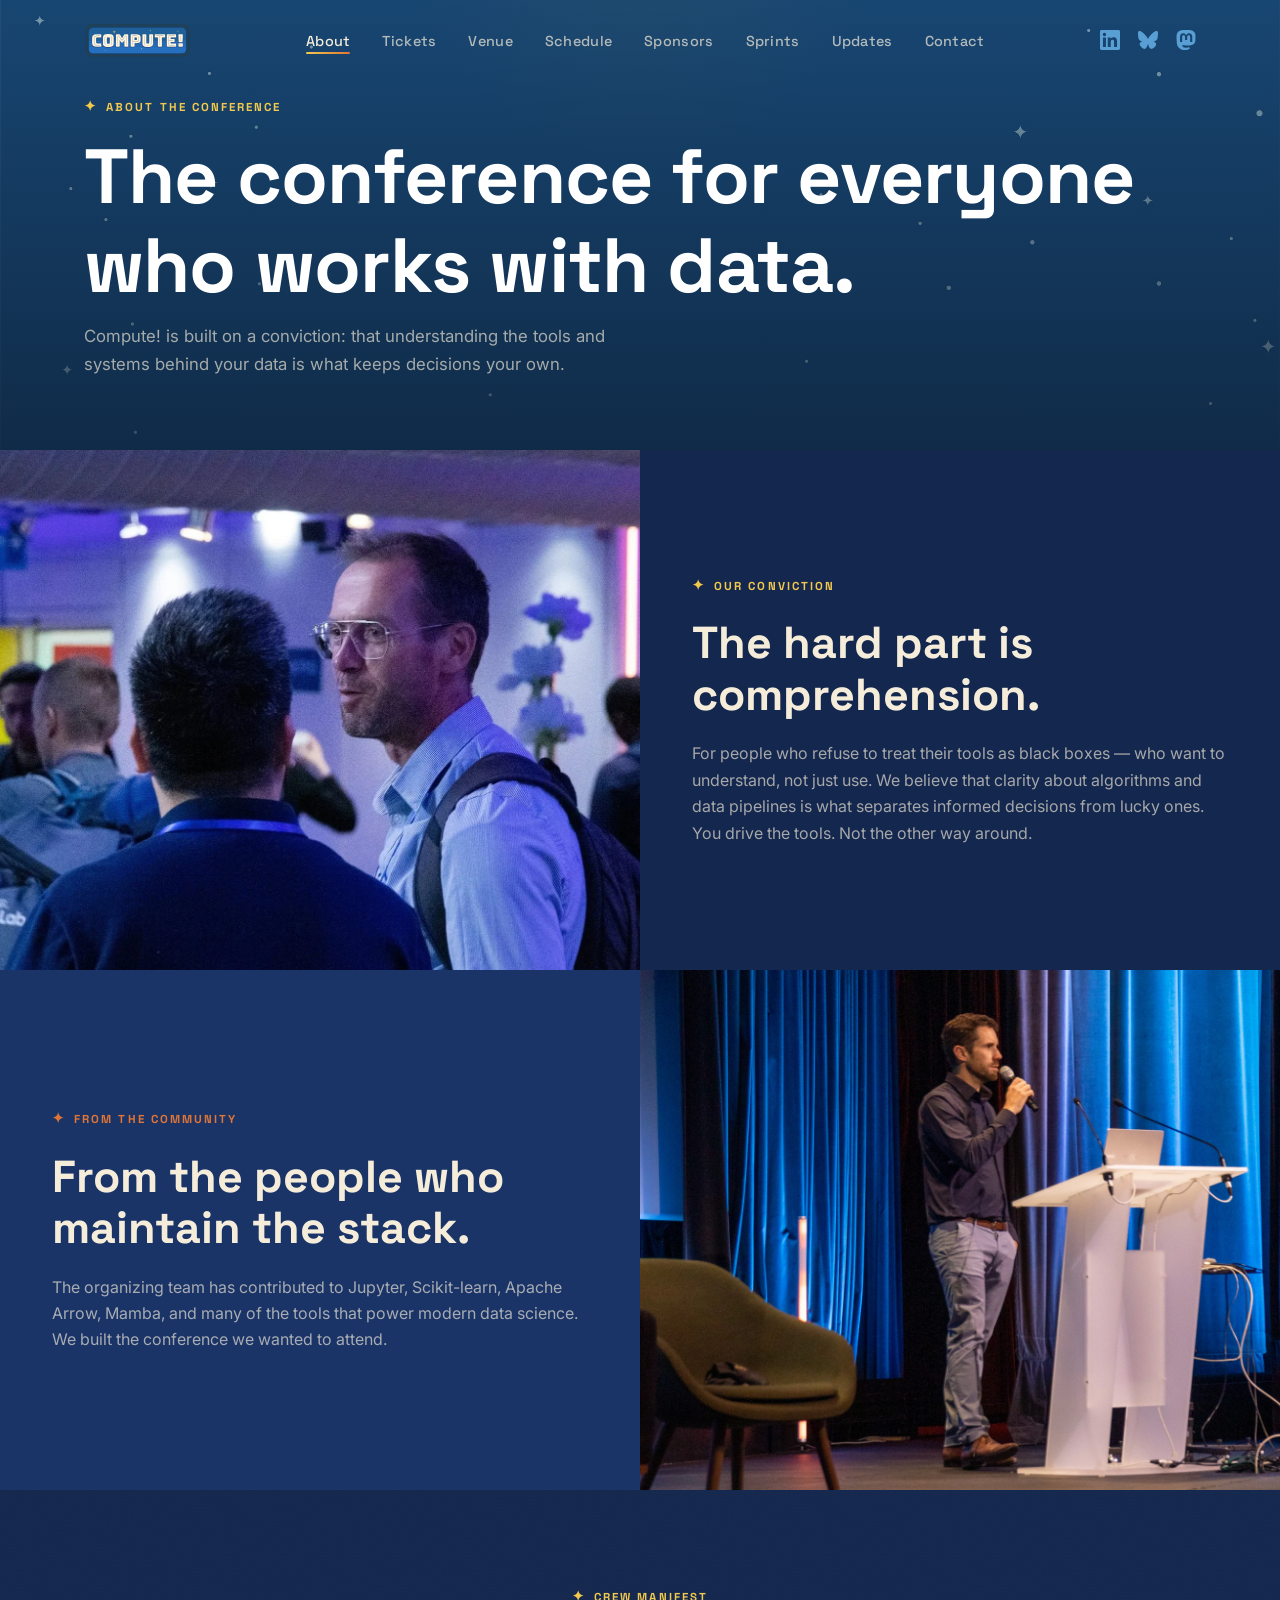
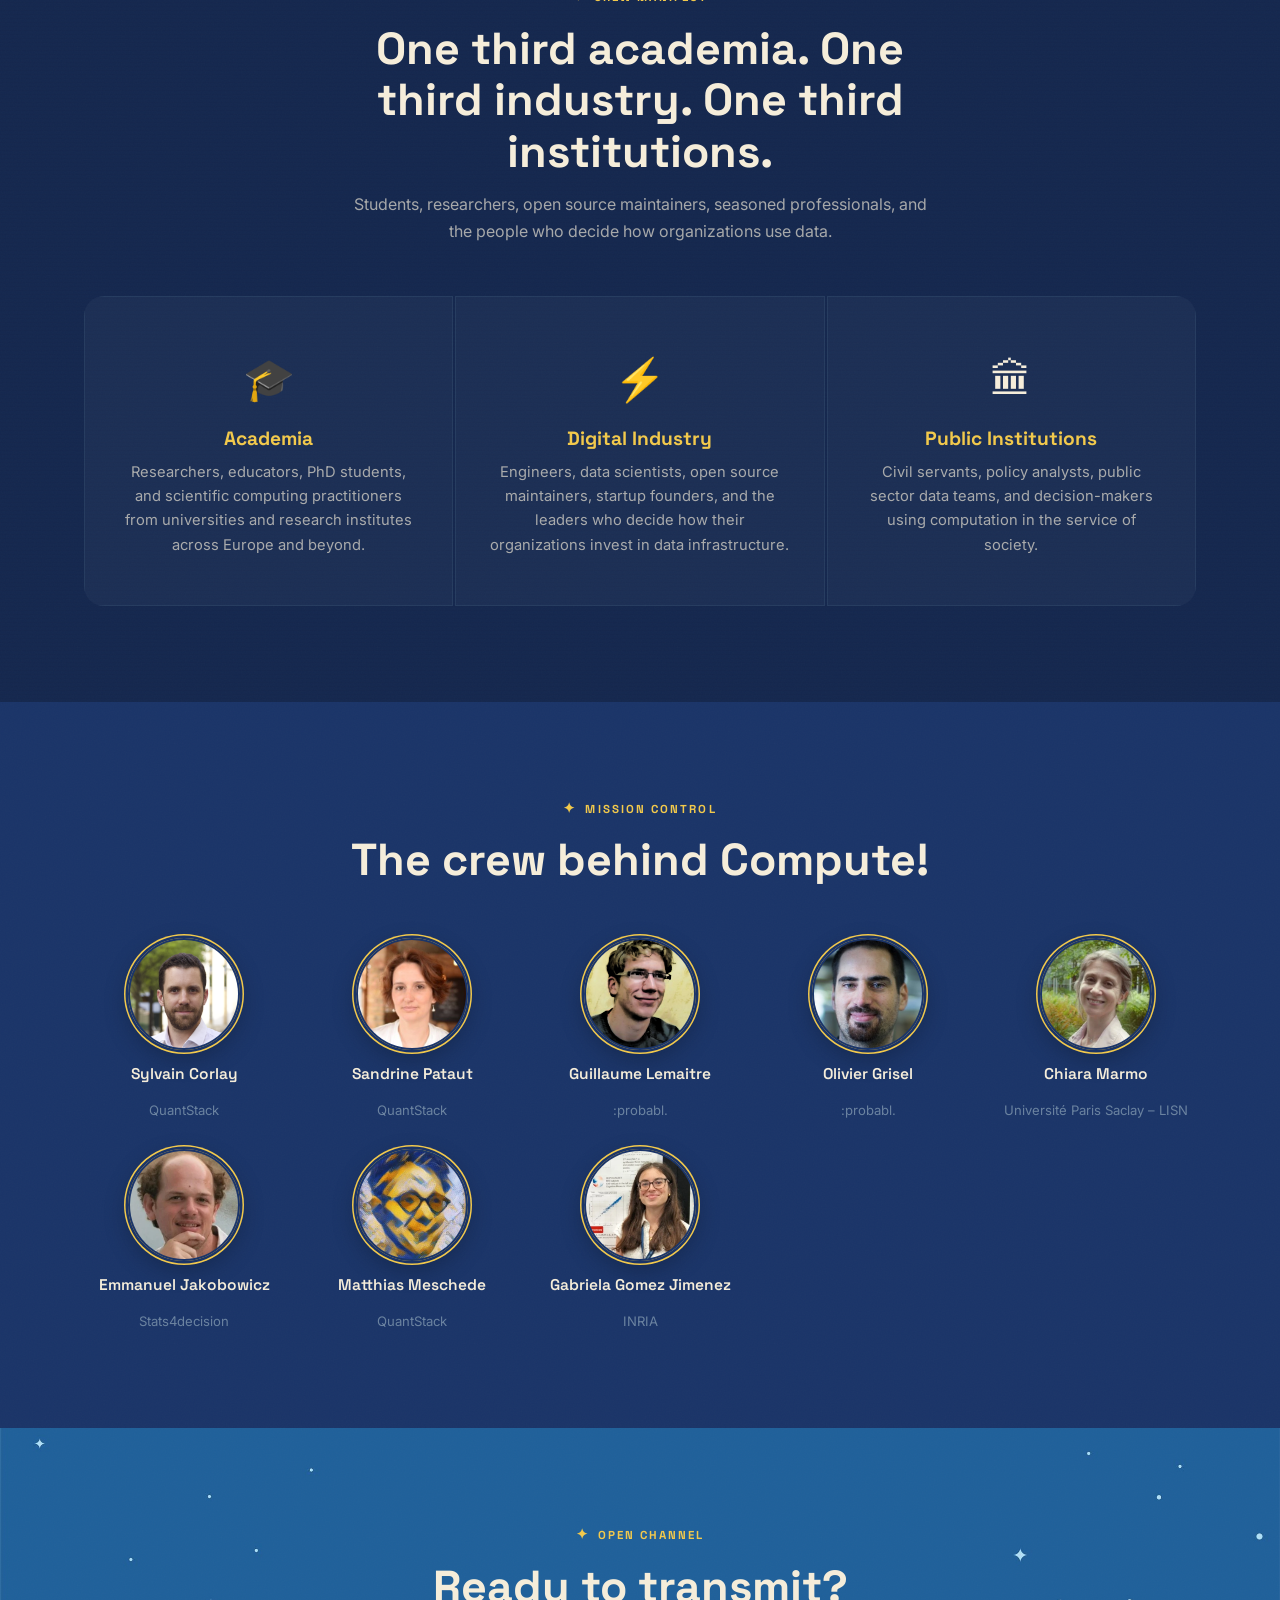
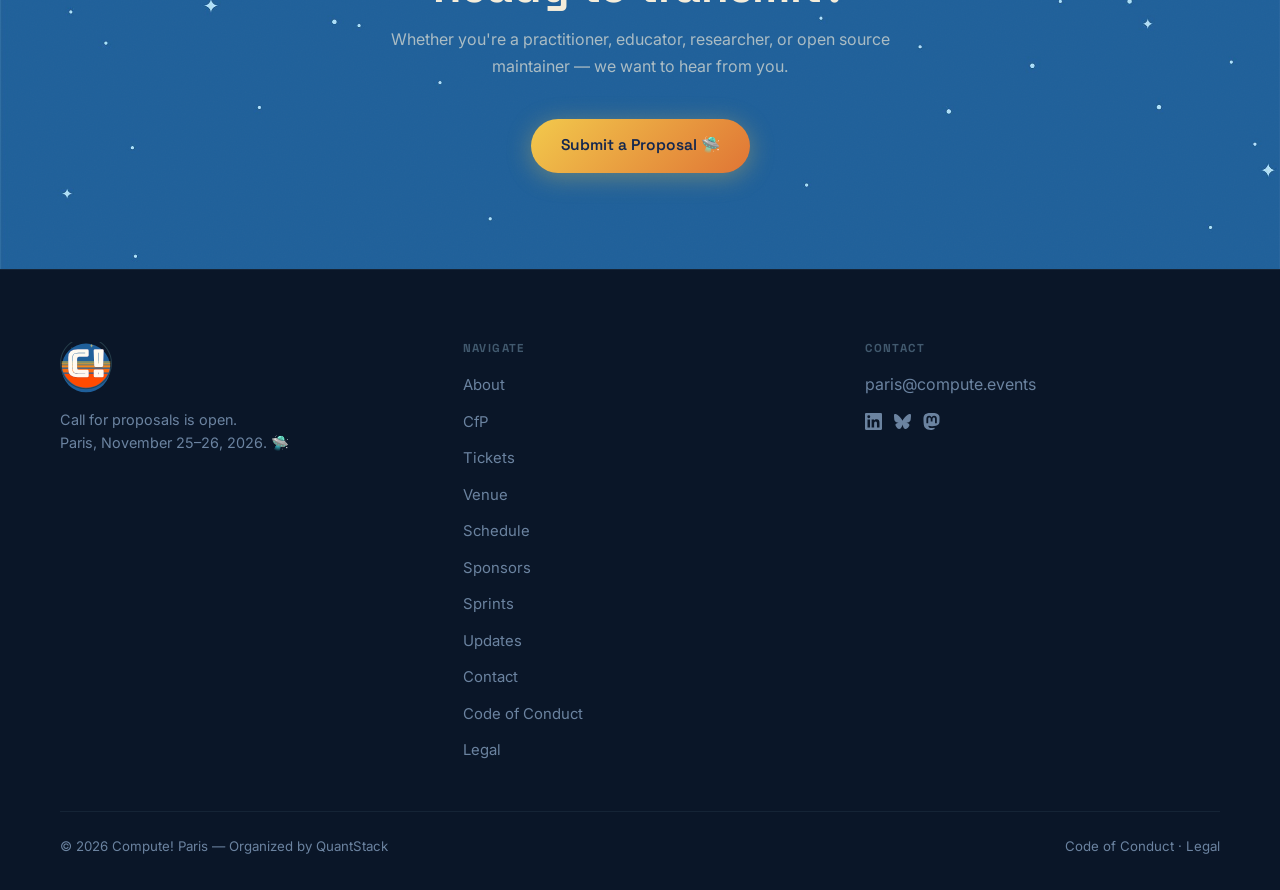
==== commit f75b096e: "Add schedule and hide CfP" ====
--- a/about.html
+++ b/about.html
@@ -35,9 +35,10 @@
       </a>
       <ul class="nav__links">
         <li><a href="about.html" class="active">About</a></li>
-        <li><a href="cfp.html">CfP</a></li>
+        <!--<li><a href="cfp.html">CfP</a></li>-->
         <li><a href="tickets.html">Tickets</a></li>
         <li><a href="venue.html">Venue</a></li>
+        <li><a href="schedule.html">Schedule</a></li>
         <li><a href="sponsors.html">Sponsors</a></li>
         <li><a href="sprints.html">Sprints</a></li>
         <li><a href="updates.html">Updates</a></li>
@@ -66,9 +67,10 @@
       <svg viewBox="0 0 24 24"><path d="M19 6.41L17.59 5 12 10.59 6.41 5 5 6.41 10.59 12 5 17.59 6.41 19 12 13.41 17.59 19 19 17.59 13.41 12z"/></svg>
     </button>
     <a href="about.html" class="active">About</a>
-    <a href="cfp.html">CfP</a>
+    <!--<a href="cfp.html">CfP</a>-->
     <a href="tickets.html">Tickets</a>
     <a href="venue.html">Venue</a>
+    <a href="schedule.html">Schedule</a>
     <a href="sponsors.html">Sponsors</a>
     <a href="sprints.html">Sprints</a>
     <a href="updates.html">Updates</a>
@@ -235,6 +237,7 @@
           <li><a href="cfp.html">CfP</a></li>
           <li><a href="tickets.html">Tickets</a></li>
           <li><a href="venue.html">Venue</a></li>
+          <li><a href="schedule.html">Schedule</a></li>
           <li><a href="sponsors.html">Sponsors</a></li>
           <li><a href="sprints.html">Sprints</a></li>
           <li><a href="updates.html">Updates</a></li>
--- a/assets/css/style.css
+++ b/assets/css/style.css
@@ -176,6 +176,9 @@
 .overline--cyan::before { color: var(--saucer); }
 .overline--cream { color: var(--cream); }
 .overline--cream::before { color: var(--beam-gold); }
+.overline--navy-mid { color: var(--navy-mid); }
+.overline--navy-mid::before { color: var(--navy-mid); }
+
 
 /* ── Buttons ── */
 .btn {
@@ -712,8 +715,8 @@
    ============================================================ */
 .keynote__grid {
   display: grid;
-  grid-template-columns: repeat(auto-fill, minmax(280px, 1fr));
-  gap: 40px;
+  grid-template-columns: repeat(4, 1fr);
+  gap: 32px;
   margin-top: 60px;
 }
 .keynote__card {
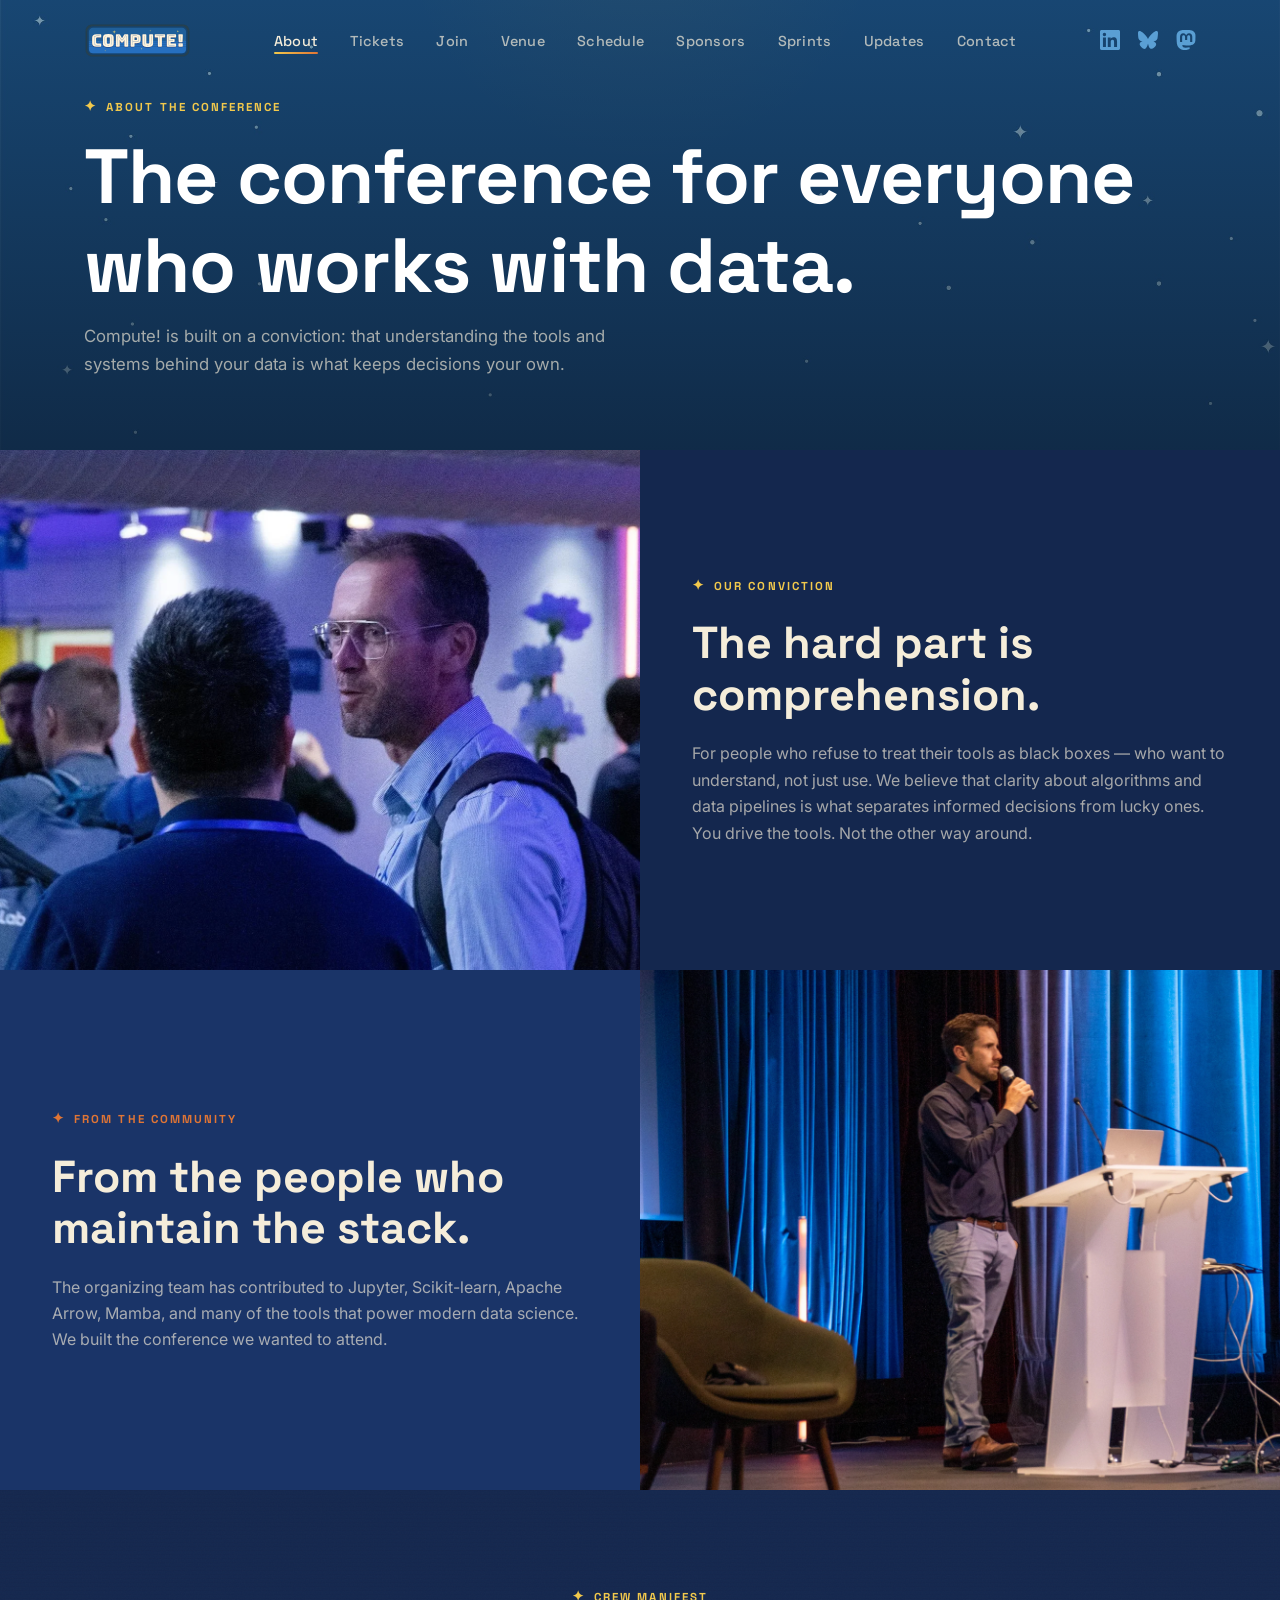
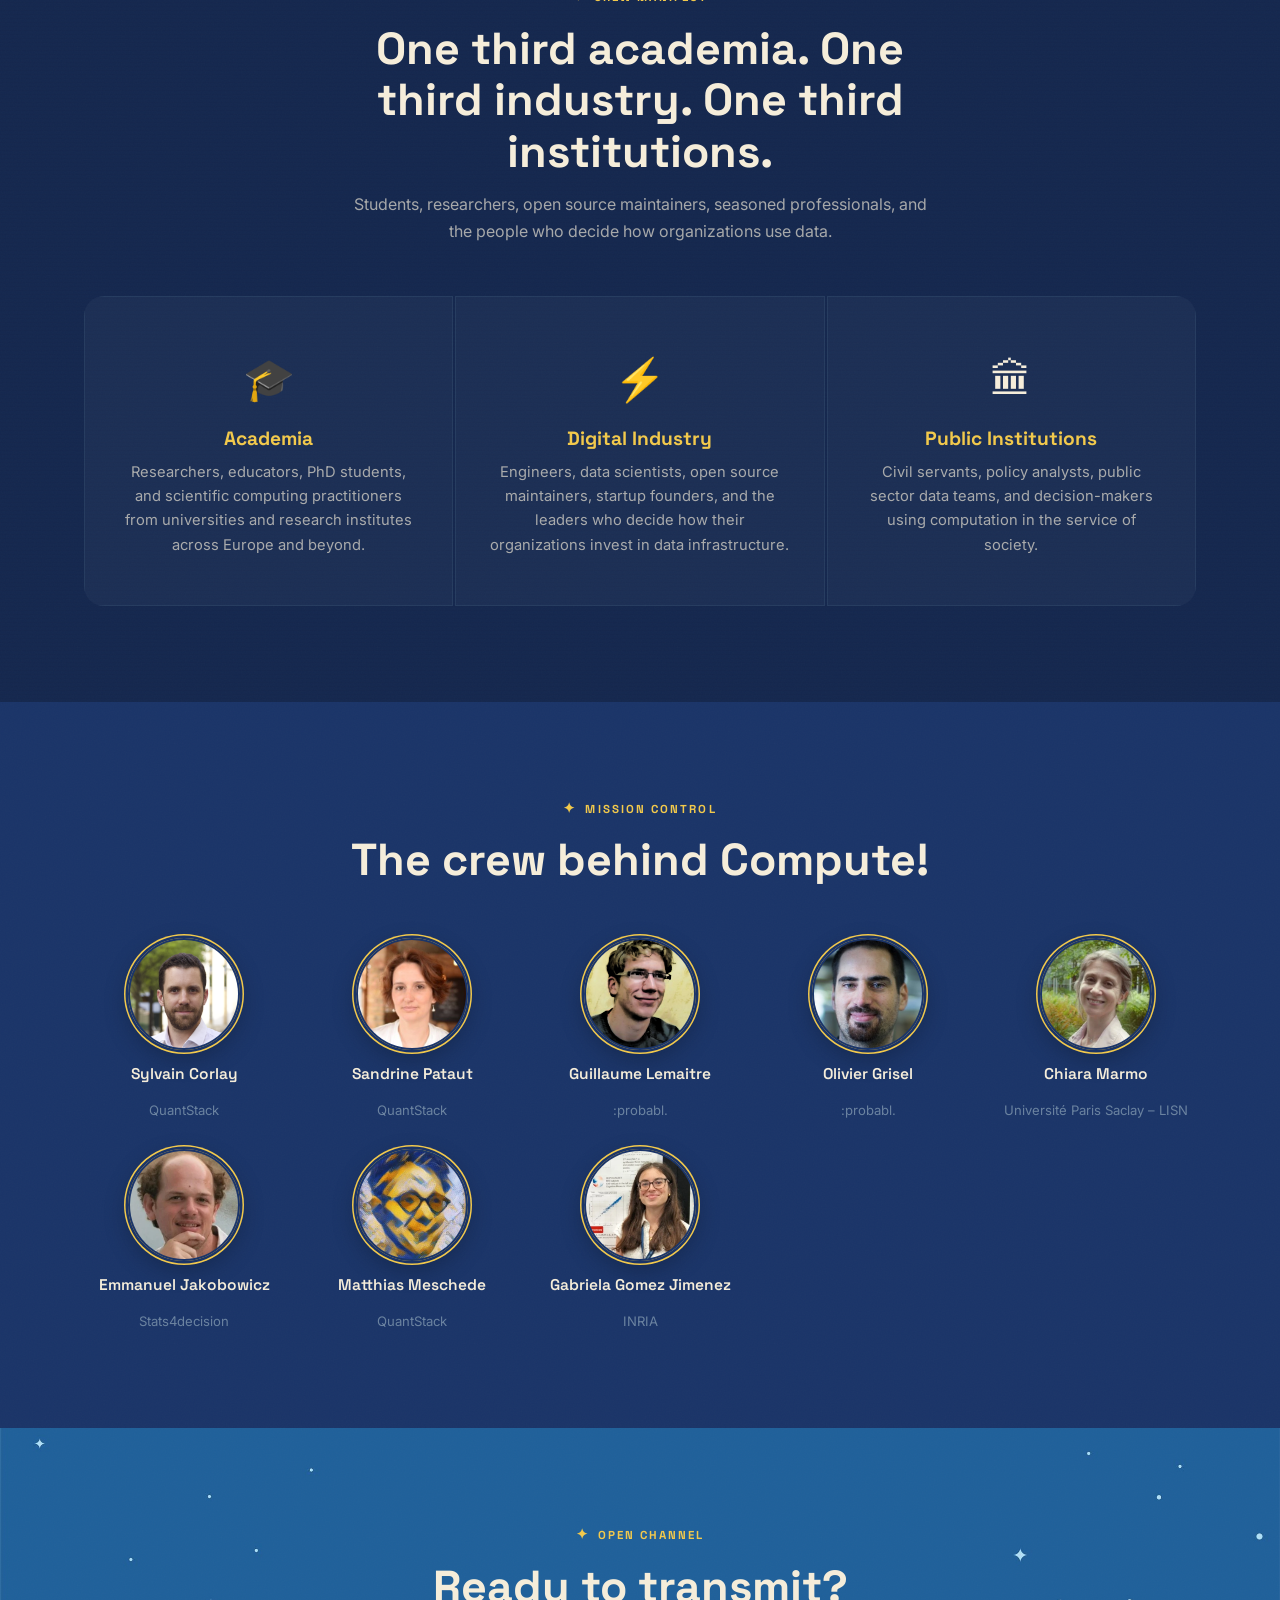
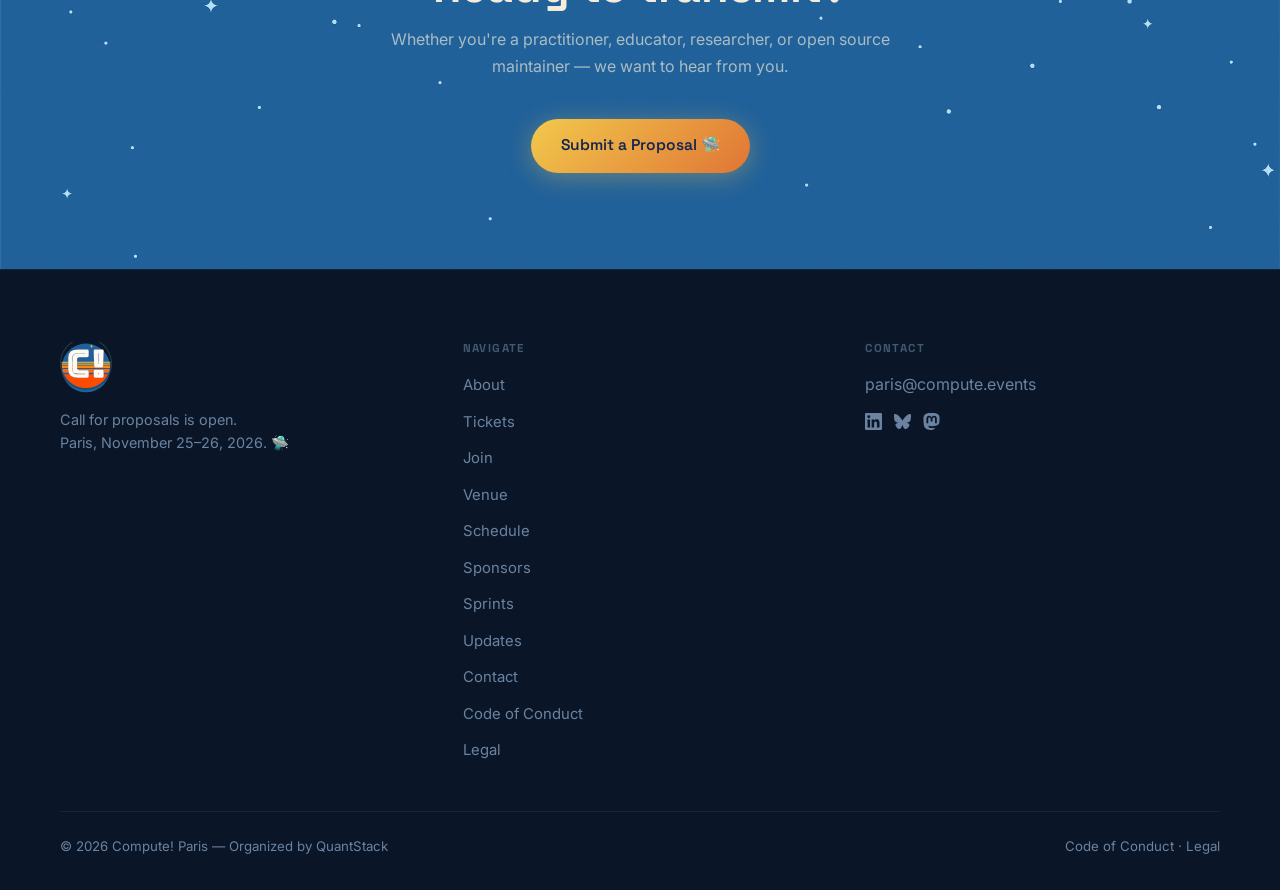
==== commit 37b09cc0: "Add scholarship and volunteering" ====
--- a/about.html
+++ b/about.html
@@ -37,6 +37,7 @@
         <li><a href="about.html" class="active">About</a></li>
         <!--<li><a href="cfp.html">CfP</a></li>-->
         <li><a href="tickets.html">Tickets</a></li>
+        <li><a href="join-the-mission.html">Join</a></li>
         <li><a href="venue.html">Venue</a></li>
         <li><a href="schedule.html">Schedule</a></li>
         <li><a href="sponsors.html">Sponsors</a></li>
@@ -69,6 +70,7 @@
     <a href="about.html" class="active">About</a>
     <!--<a href="cfp.html">CfP</a>-->
     <a href="tickets.html">Tickets</a>
+    <a href="join-the-mission.html">Join</a>
     <a href="venue.html">Venue</a>
     <a href="schedule.html">Schedule</a>
     <a href="sponsors.html">Sponsors</a>
@@ -234,8 +236,9 @@
         <h4>Navigate</h4>
         <ul>
           <li><a href="about.html">About</a></li>
-          <li><a href="cfp.html">CfP</a></li>
+          <!--<li><a href="cfp.html">CfP</a></li>-->
           <li><a href="tickets.html">Tickets</a></li>
+          <li><a href="join-the-mission.html">Join</a></li>
           <li><a href="venue.html">Venue</a></li>
           <li><a href="schedule.html">Schedule</a></li>
           <li><a href="sponsors.html">Sponsors</a></li>
--- a/assets/css/style.css
+++ b/assets/css/style.css
@@ -794,8 +794,15 @@
   margin-right: auto;
 }
 
+@media (max-width: 1024px) {
+  .keynote__grid { grid-template-columns: repeat(2, 1fr); }
+}
+
 @media (max-width: 640px) {
-  .keynote__grid { gap: 48px; }
+  .keynote__grid {
+    grid-template-columns: 1fr;
+    gap: 48px;
+  }
 }
 
 /* ============================================================
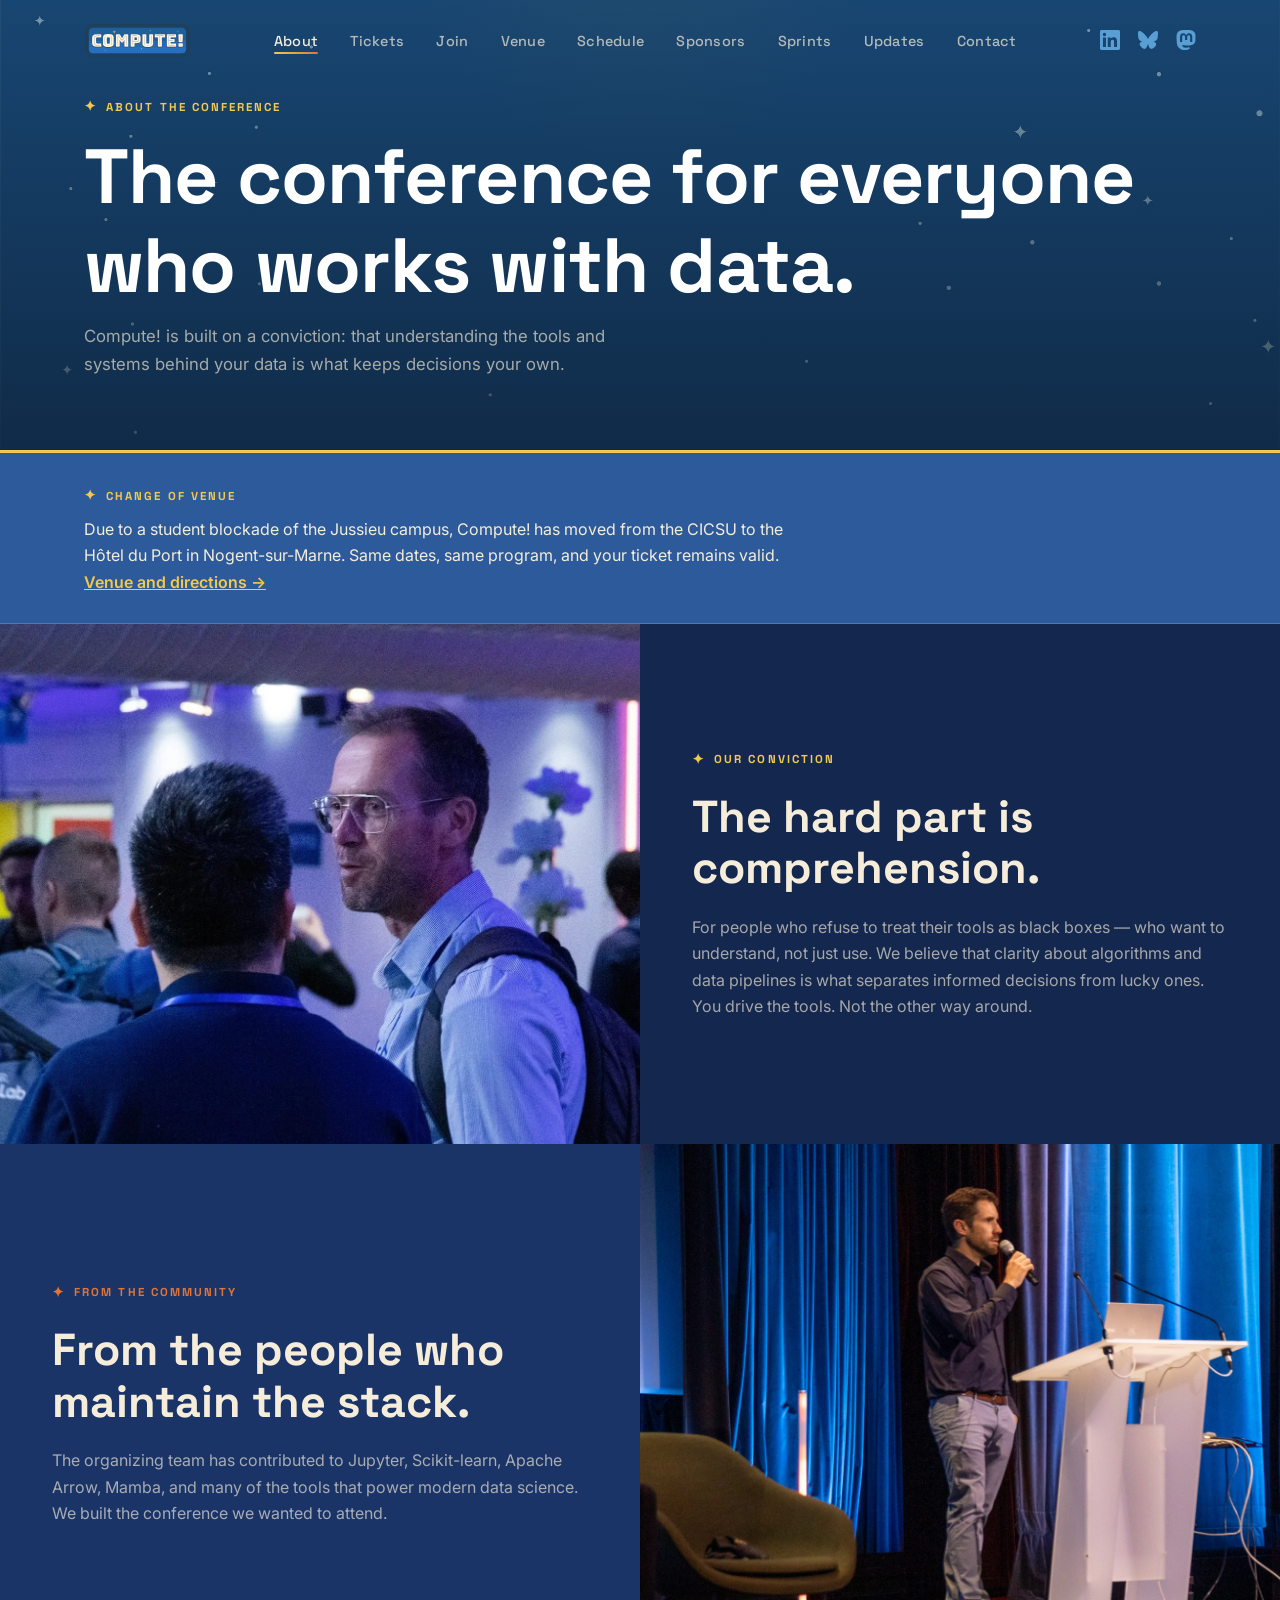
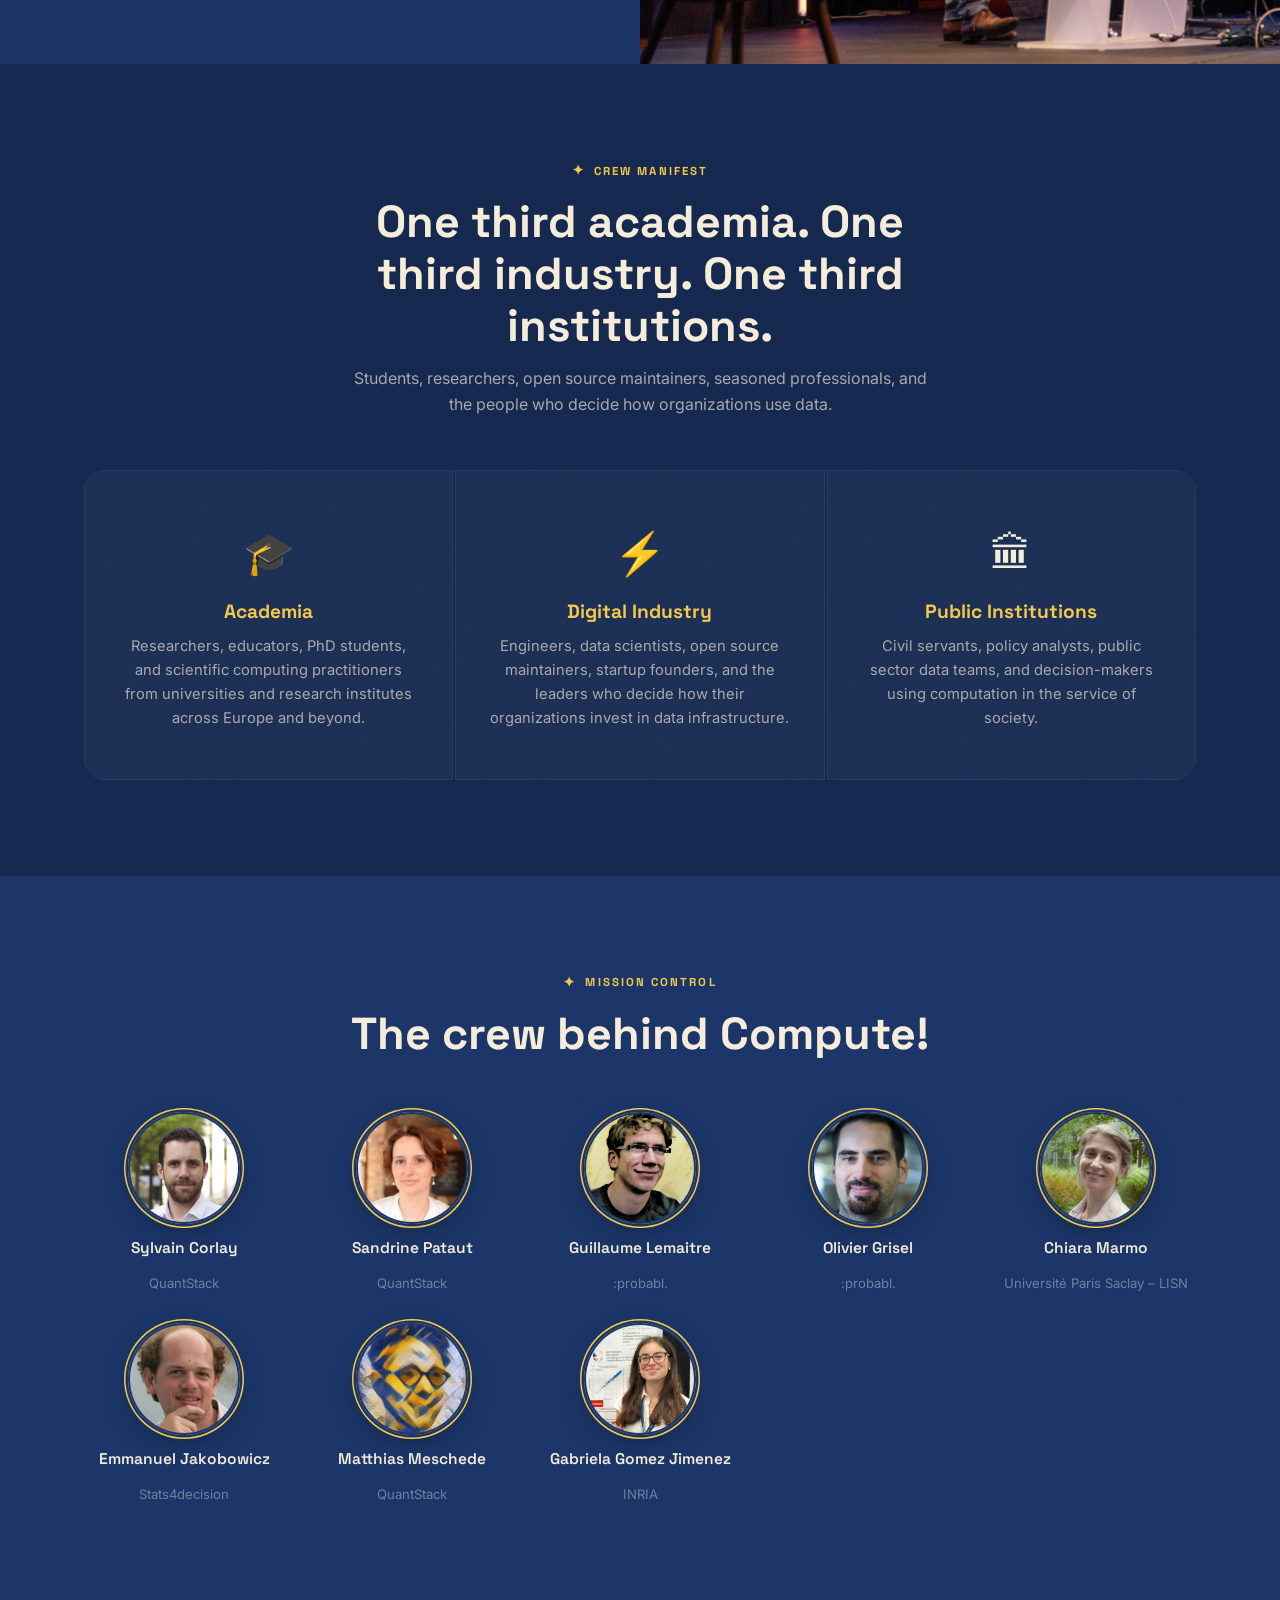
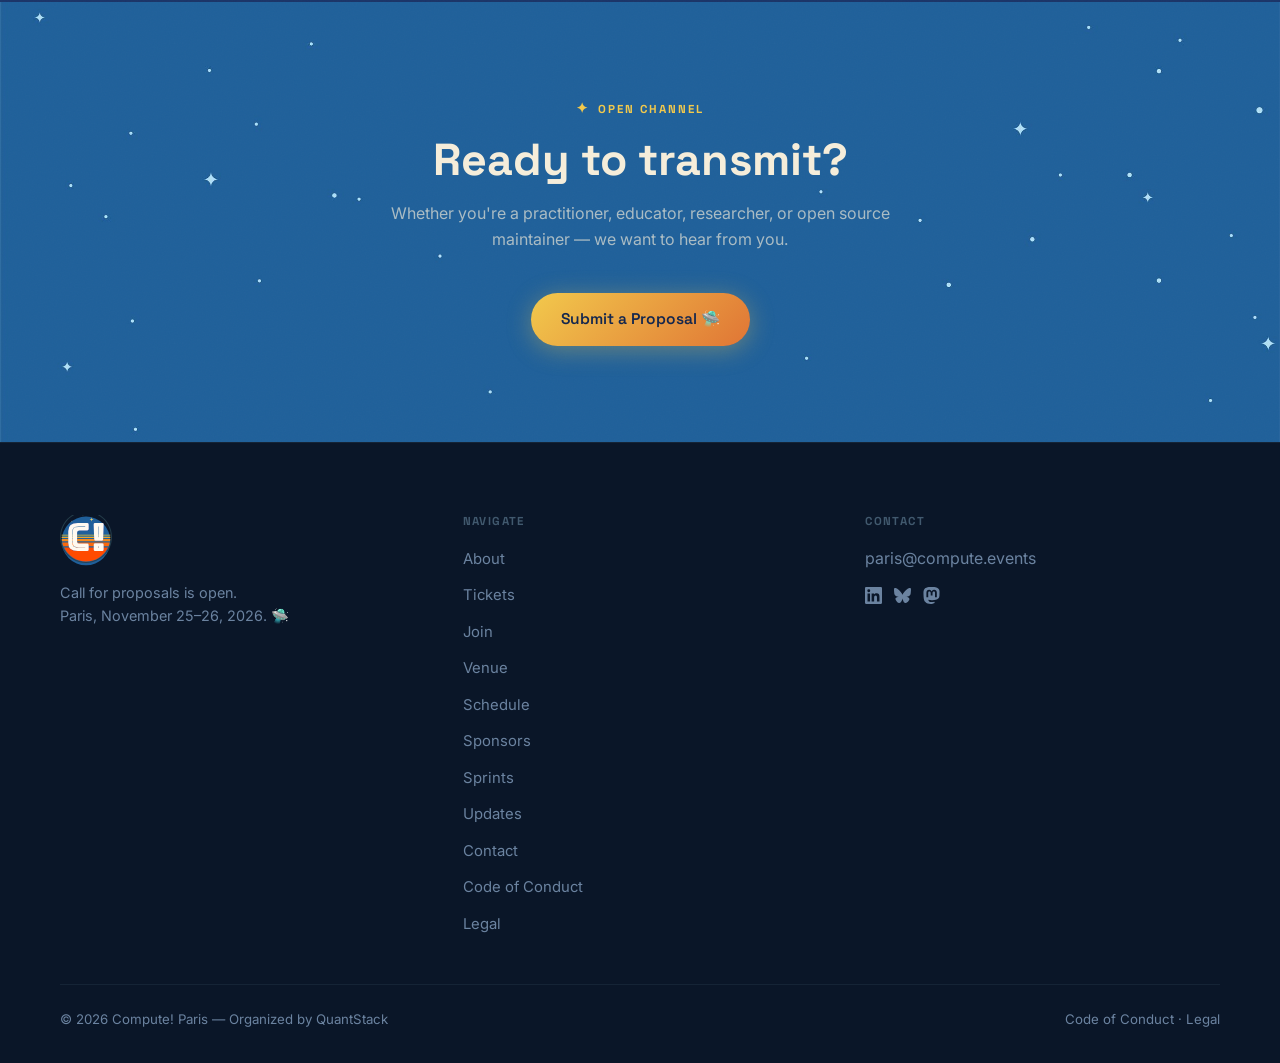
==== commit 50f52fc9: "Add RER lines and walking routes to venue map, show venue notice site-wide - Map: RER A and E tracks" ====
--- a/about.html
+++ b/about.html
@@ -87,6 +87,18 @@
       <p>Compute! is built on a conviction: that understanding the tools and systems behind your data is what keeps decisions your own.</p>
     </div>
   </header>
+
+  <!-- ── VENUE CHANGE NOTICE ── -->
+  <section class="venue-notice">
+    <div class="container">
+      <span class="overline">Change of venue</span>
+      <p>
+        Due to a student blockade of the Jussieu campus, Compute! has moved from the CICSU to the
+        Hôtel du Port in Nogent-sur-Marne. Same dates, same program, and your ticket remains valid.
+        <a href="venue.html">Venue and directions →</a>
+      </p>
+    </div>
+  </section>
 
   <!-- ── PHOTO SPLIT: CONVICTION ── -->
   <div class="photo-split">
--- a/assets/css/style.css
+++ b/assets/css/style.css
@@ -894,6 +894,20 @@
 .page-hero p { color: rgba(245,237,218,.65); font-size: 1.05rem; max-width: 52ch; }
 
 /* ============================================================
+   VENUE CHANGE NOTICE
+   ============================================================ */
+.venue-notice {
+  background: #2D5A9A;
+  color: var(--cream);
+  padding: 28px 24px;
+  border-top: 3px solid var(--beam-gold);
+  border-bottom: 1px solid rgba(168,216,240,.25);
+}
+.venue-notice .overline { color: var(--beam-gold); }
+.venue-notice p { color: var(--cream); margin-top: 8px; max-width: 72ch; }
+.venue-notice a { color: var(--beam-gold); font-weight: 600; text-decoration: underline; white-space: nowrap; }
+
+/* ============================================================
    VENUE INTRO
    ============================================================ */
 .venue-intro {
@@ -1049,6 +1063,16 @@
 .leaflet-popup-content { margin: 10px 14px; font-size: .85rem; line-height: 1.5; }
 .leaflet-container { font-family: inherit; background: #0a1628; }
 .osm-dark { filter: invert(100%) hue-rotate(180deg); }
+.map-legend {
+  display: flex; flex-direction: column; gap: 4px;
+  background: rgba(10,22,40,.85); color: var(--cream);
+  padding: 8px 12px; border-radius: 6px; font-size: .78rem; line-height: 1.4;
+}
+.map-legend span { display: flex; align-items: center; gap: 8px; }
+.map-legend i { display: inline-block; width: 18px; height: 4px; border-radius: 2px; }
+.map-legend i.map-legend__walk {
+  height: 0; border-top: 4px dotted var(--beam-gold); border-radius: 0;
+}
 
 /* ============================================================
    SPONSORS
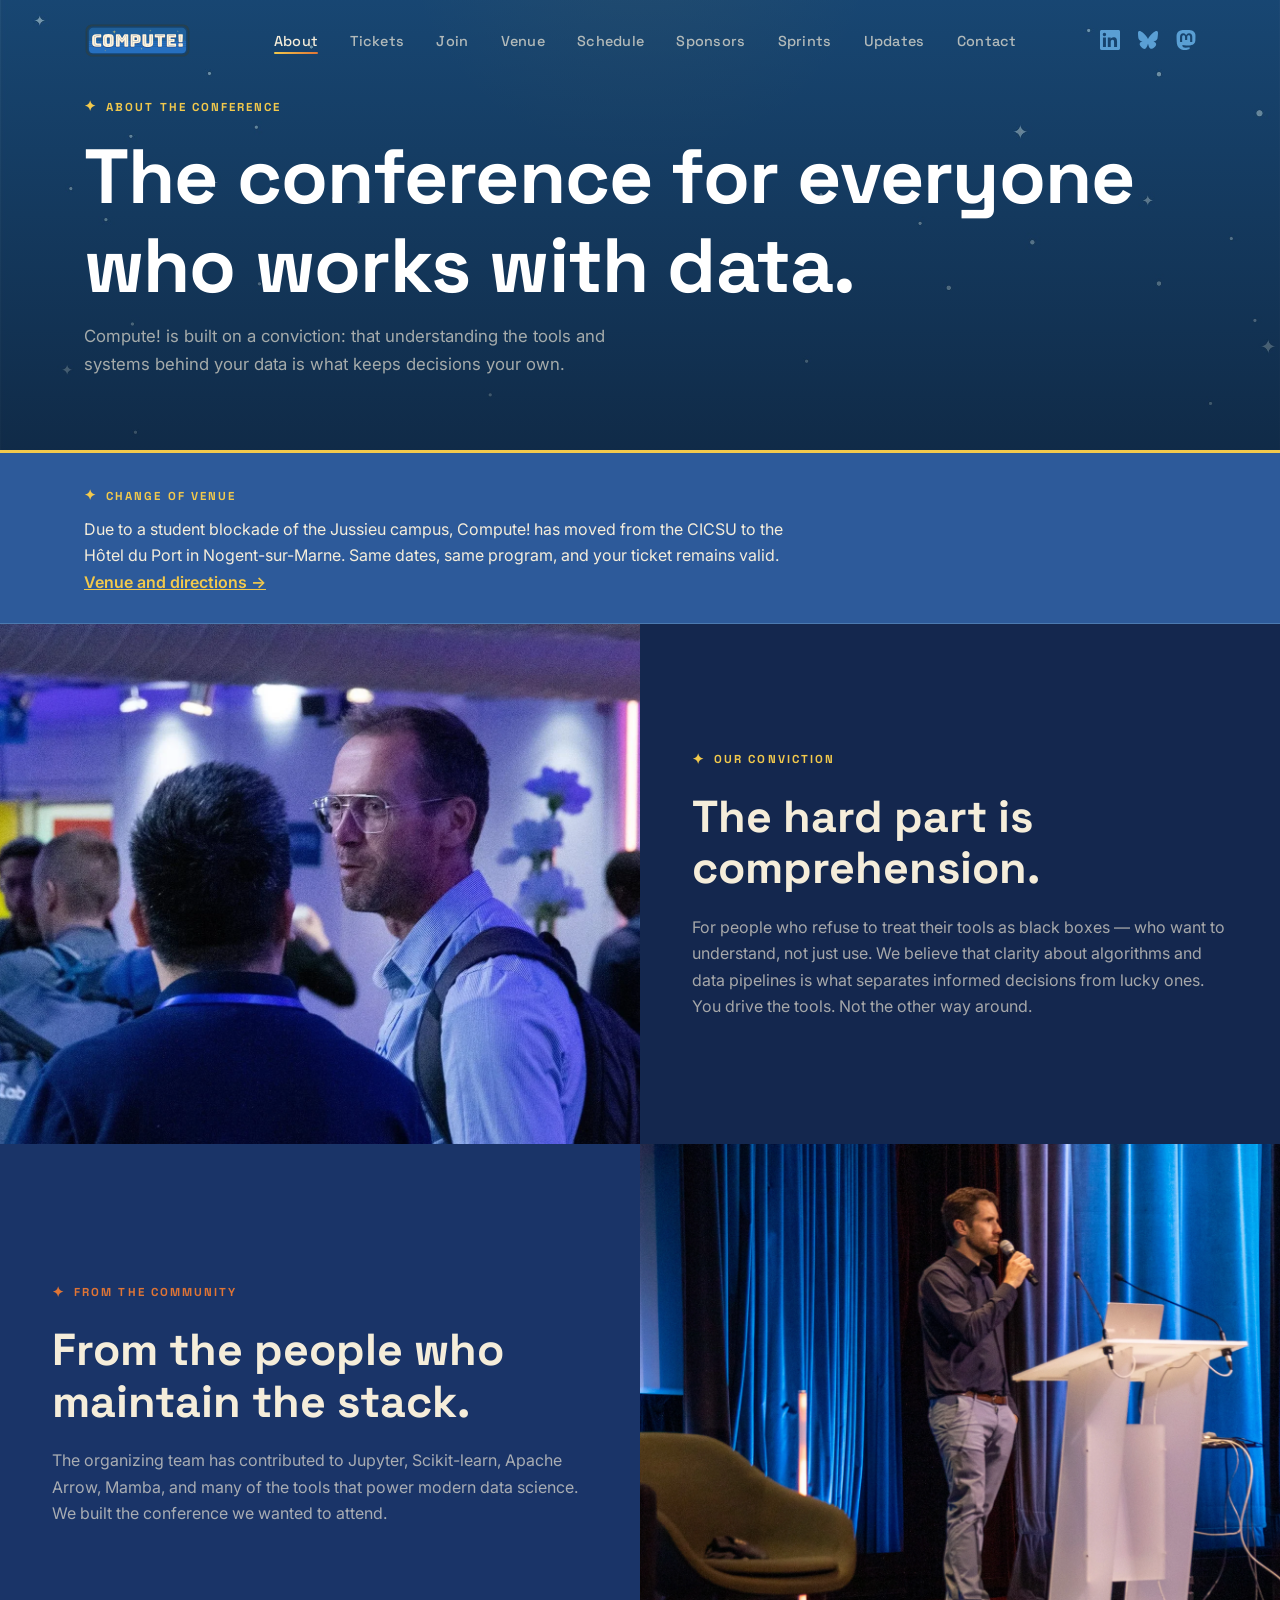
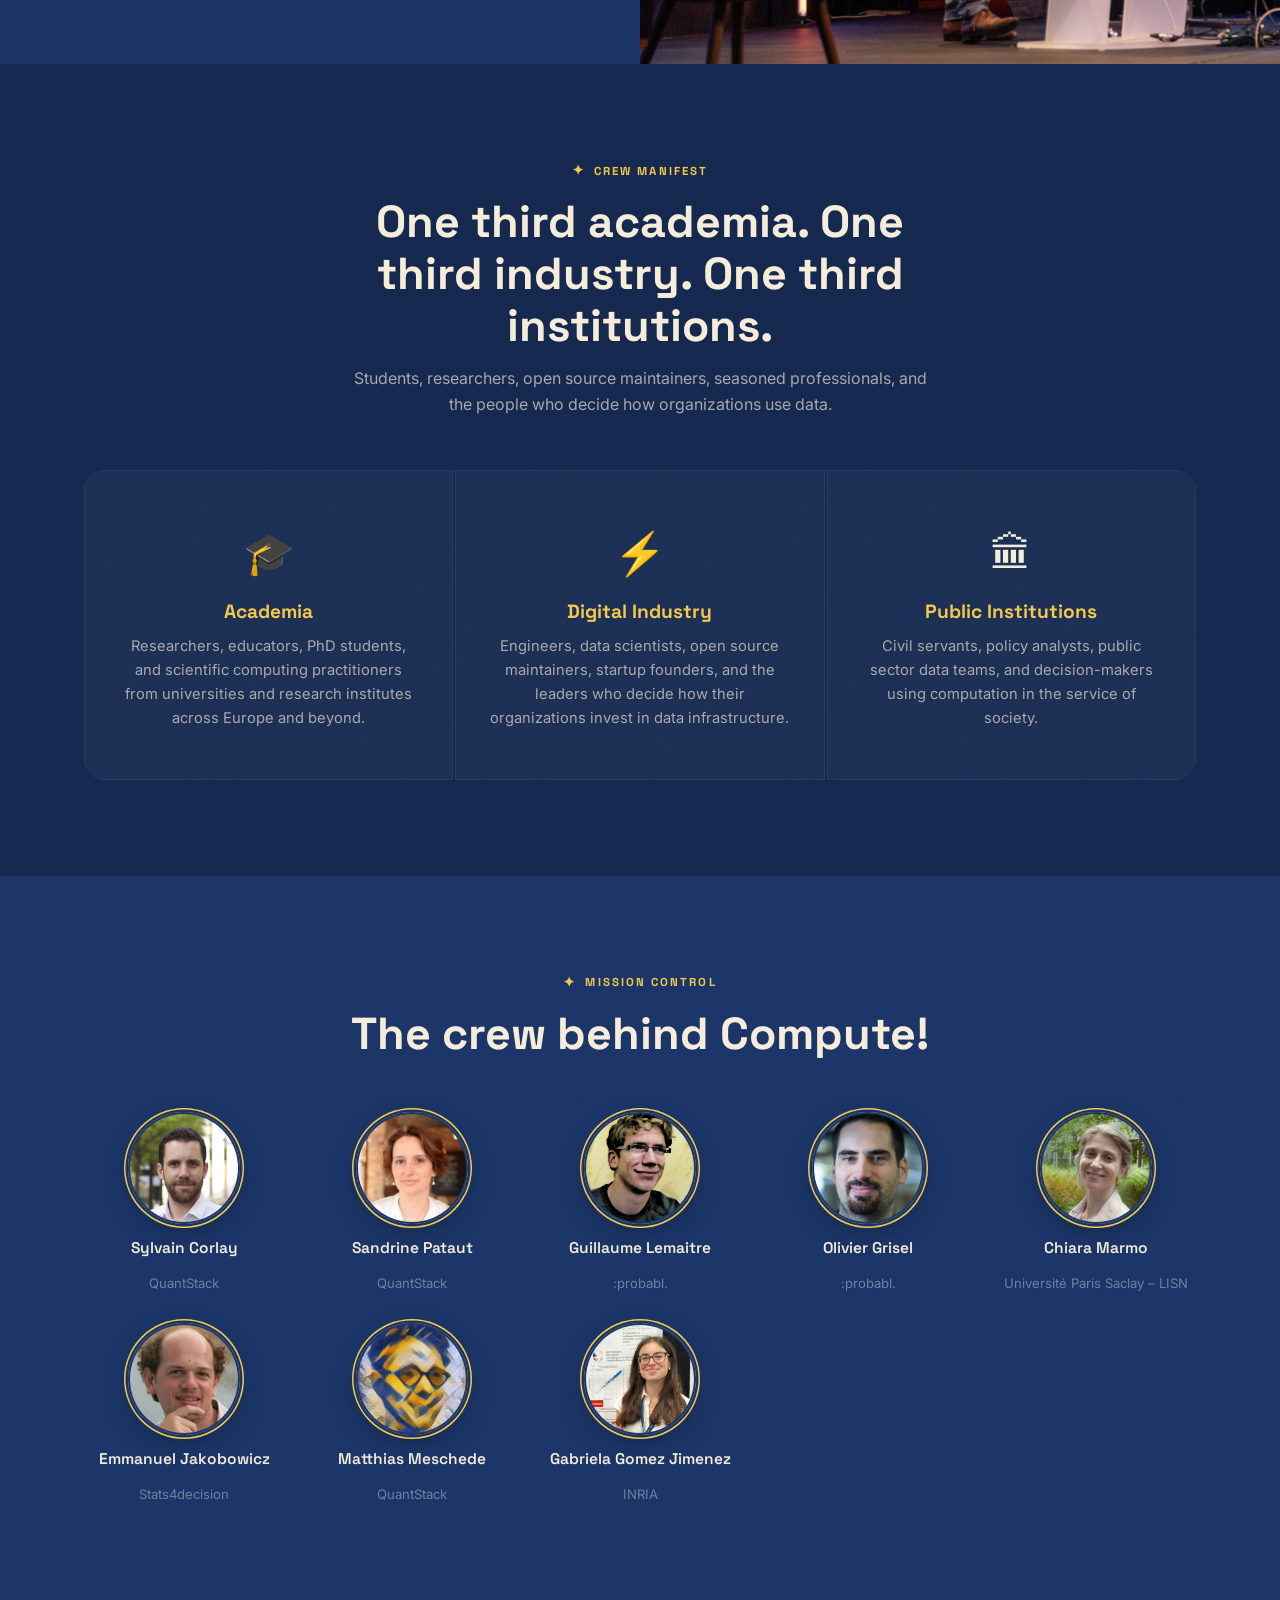
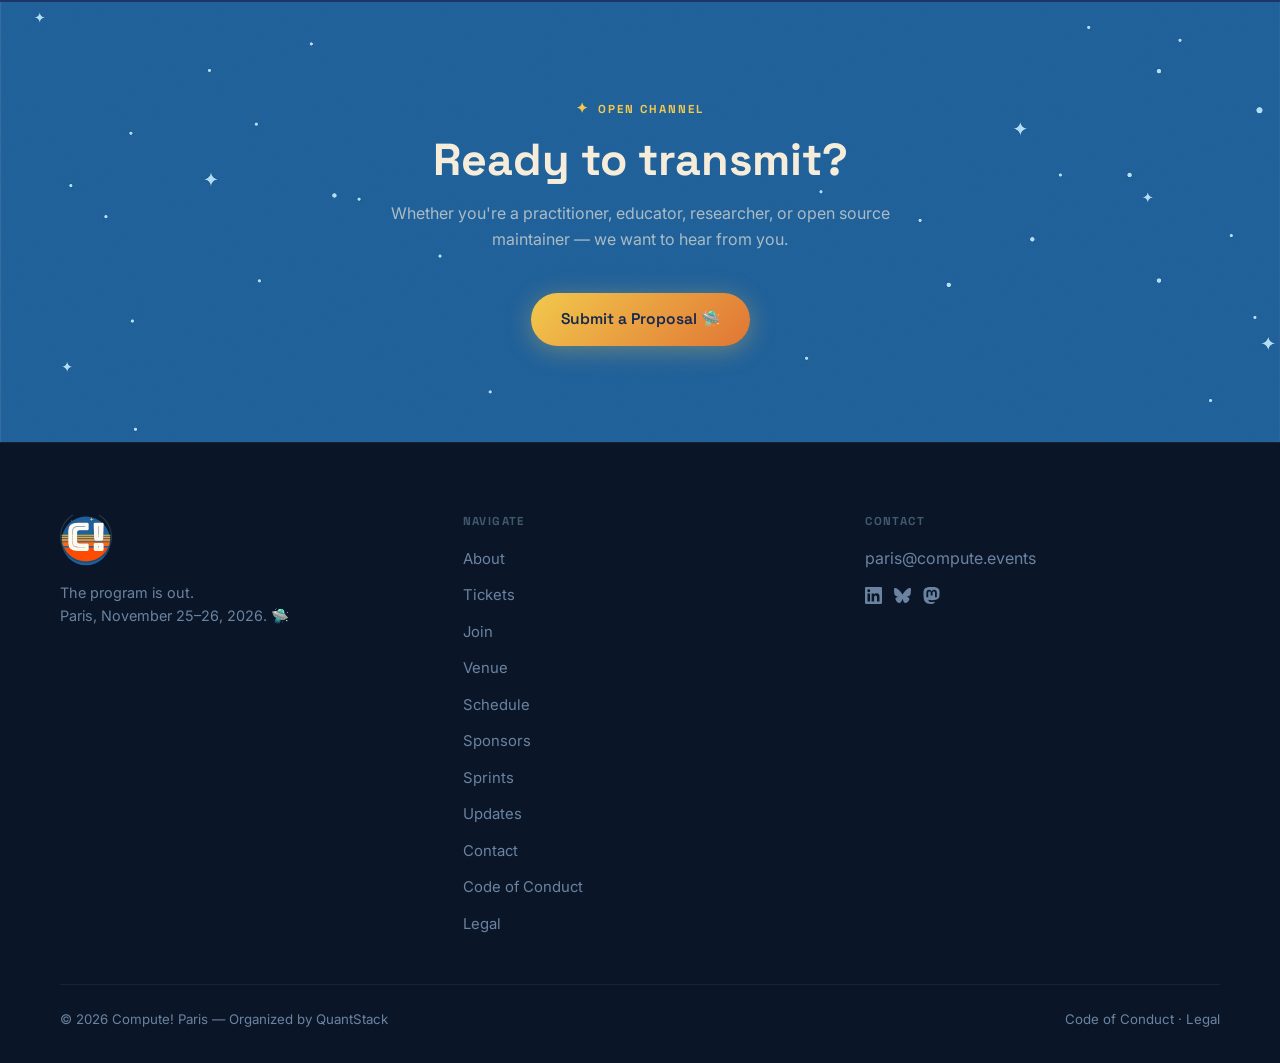
==== commit a8293558: "Close the CfP: drop leftover links, update footers and the CfP page The call for proposals closed on" ====
--- a/about.html
+++ b/about.html
@@ -241,7 +241,7 @@
     <div class="footer__inner">
       <div class="footer__brand">
         <img src="assets/logos/compute_favicon.svg" class="footer-logo" alt="Compute!">
-        <p>Call for proposals is open.</p>
+        <p>The program is out.</p>
         <p>Paris, November 25–26, 2026. 🛸</p>
       </div>
       <nav class="footer__nav" aria-label="Footer navigation">
--- a/assets/css/style.css
+++ b/assets/css/style.css
@@ -1043,8 +1043,9 @@
     0 0 32px rgba(168,216,240,.18),
     0 0 80px rgba(168,216,240,.07),
     inset 0 0 24px rgba(10,22,40,.6);
-  height: 400px;
-}
+  height: 560px;
+}
+@media (max-width: 640px) { .map-embed { height: 440px; } }
 .map-links {
   display: flex;
   gap: 12px;
@@ -1071,8 +1072,14 @@
 .map-legend span { display: flex; align-items: center; gap: 8px; }
 .map-legend i { display: inline-block; width: 18px; height: 4px; border-radius: 2px; }
 .map-legend i.map-legend__walk {
-  height: 0; border-top: 4px dotted var(--beam-gold); border-radius: 0;
-}
+  height: 0; border-top: 3px dotted var(--beam-gold); border-radius: 0;
+}
+.map-legend i.map-legend__walk--river { border-top-color: #6fd6c8; }
+.leaflet-tooltip.map-stop-label {
+  background: rgba(10,22,40,.85); color: var(--cream); border: none;
+  box-shadow: none; font-size: .72rem; padding: 2px 6px;
+}
+.leaflet-tooltip.map-stop-label::before { display: none; }
 
 /* ============================================================
    SPONSORS
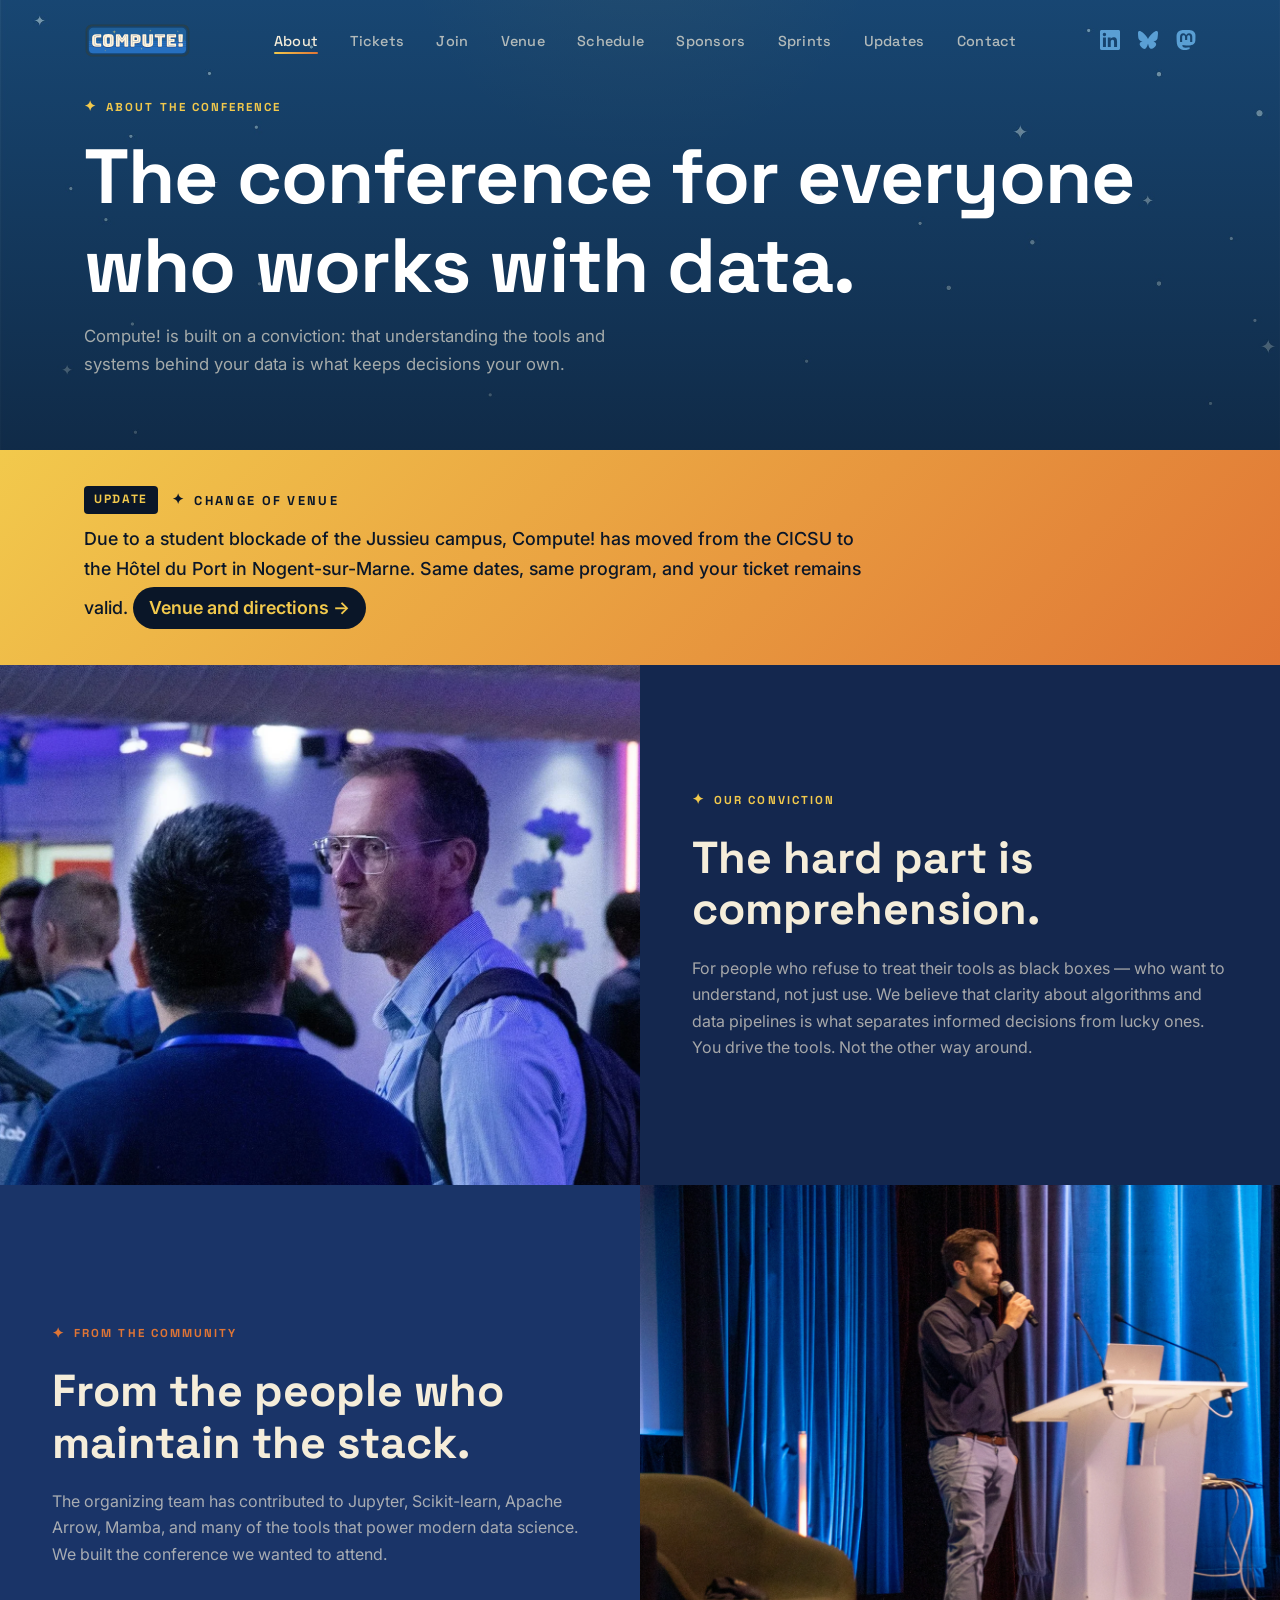
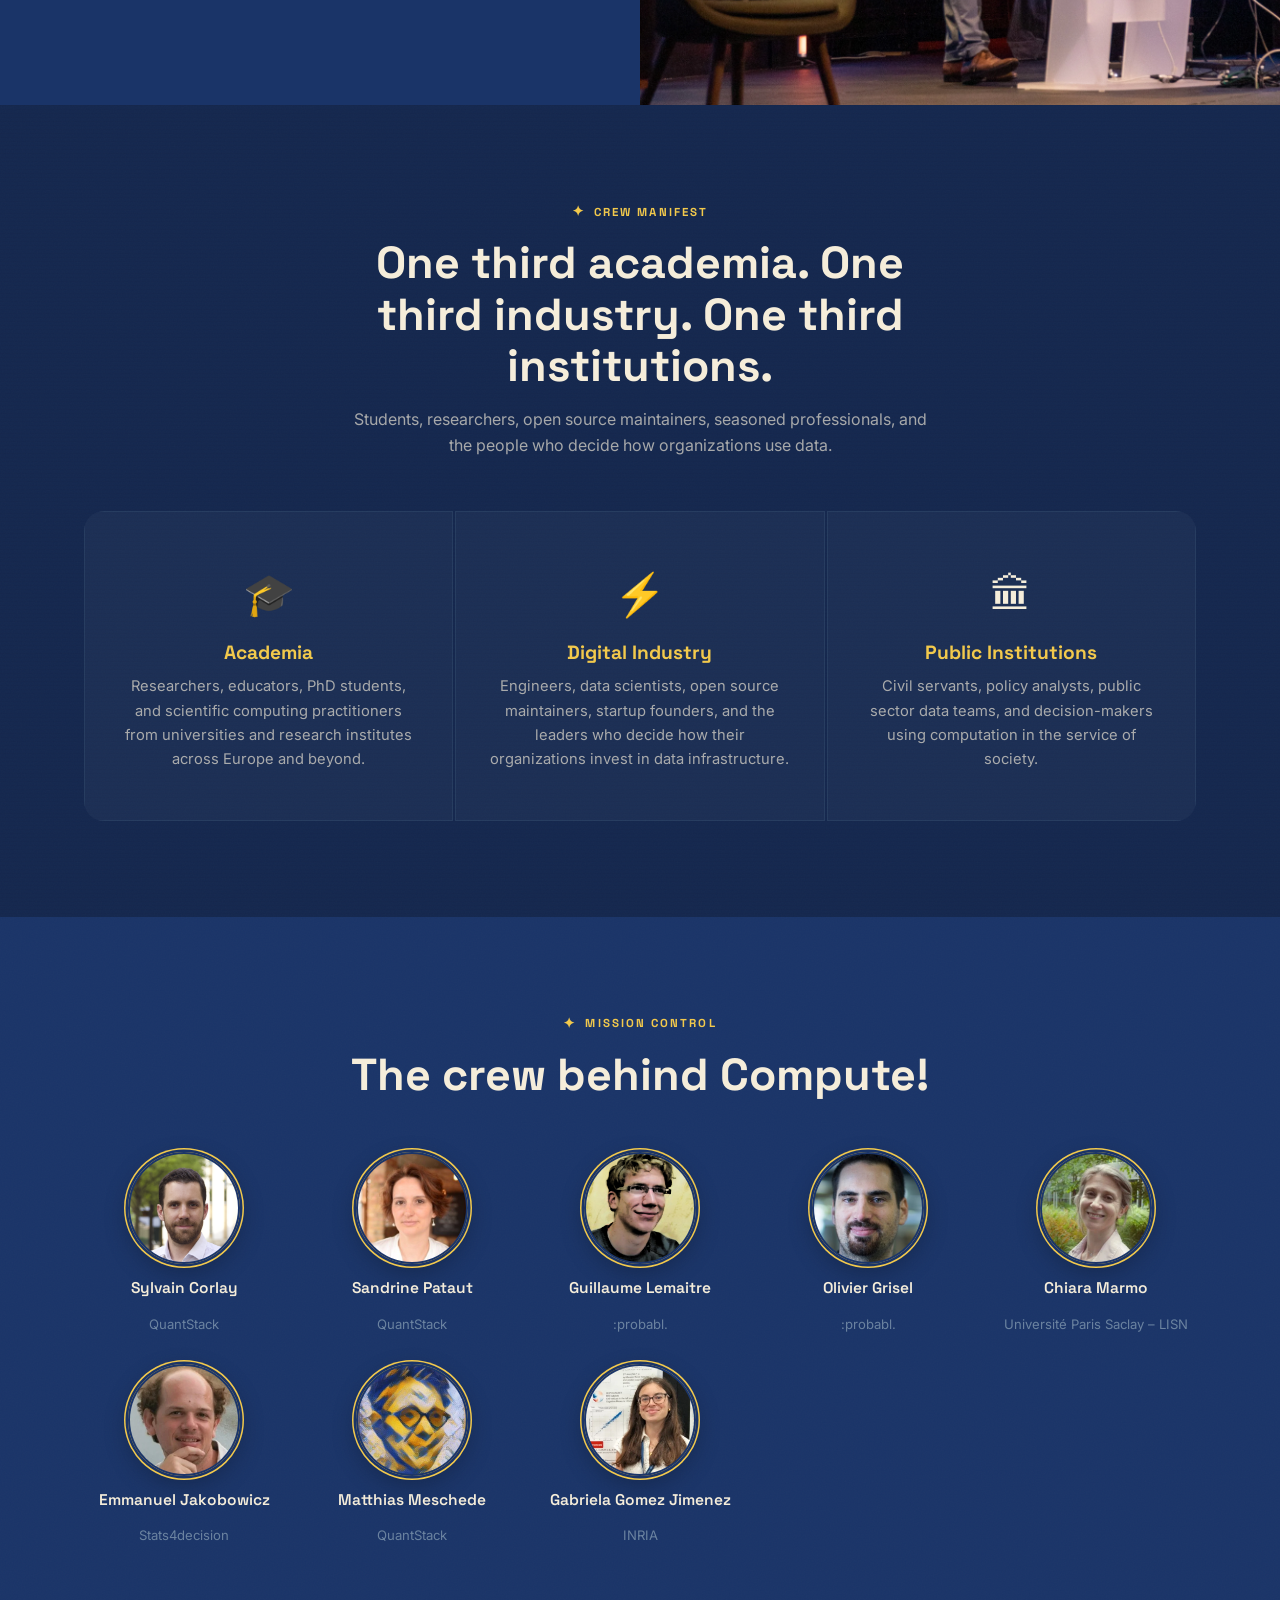
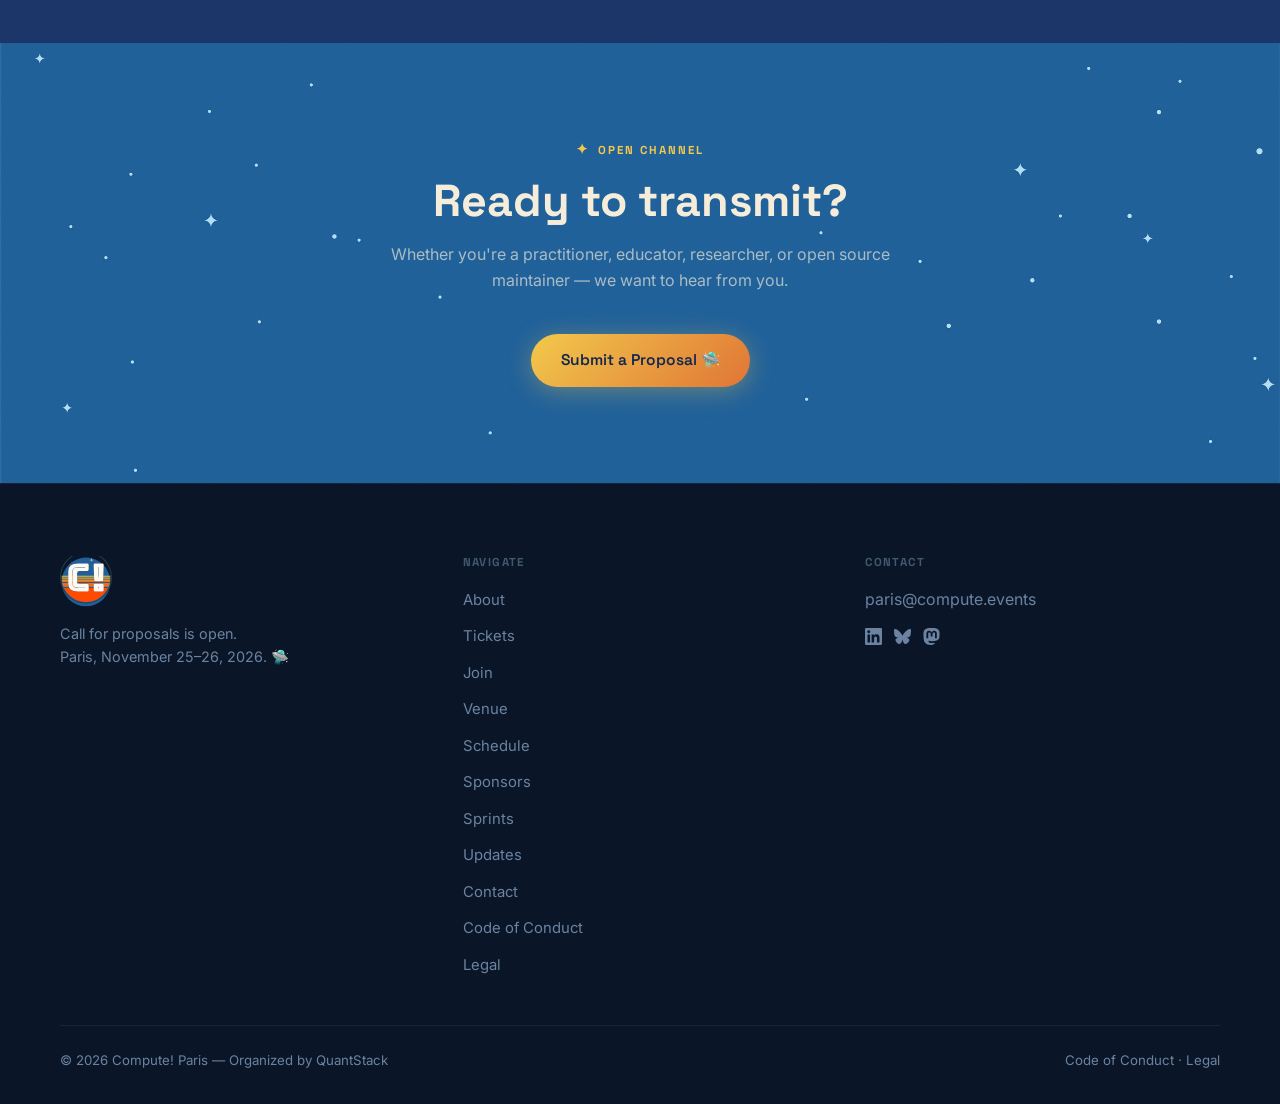
==== commit 172297aa: "Make the venue change notice stand out The notice used a mid blue close to the surrounding sections " ====
--- a/about.html
+++ b/about.html
@@ -89,9 +89,9 @@
   </header>
 
   <!-- ── VENUE CHANGE NOTICE ── -->
-  <section class="venue-notice">
-    <div class="container">
-      <span class="overline">Change of venue</span>
+  <section class="venue-notice" id="venue-change">
+    <div class="container">
+      <div class="venue-notice__head"><span class="venue-notice__badge">Update</span><span class="overline">Change of venue</span></div>
       <p>
         Due to a student blockade of the Jussieu campus, Compute! has moved from the CICSU to the
         Hôtel du Port in Nogent-sur-Marne. Same dates, same program, and your ticket remains valid.
@@ -241,7 +241,7 @@
     <div class="footer__inner">
       <div class="footer__brand">
         <img src="assets/logos/compute_favicon.svg" class="footer-logo" alt="Compute!">
-        <p>The program is out.</p>
+        <p>Call for proposals is open.</p>
         <p>Paris, November 25–26, 2026. 🛸</p>
       </div>
       <nav class="footer__nav" aria-label="Footer navigation">
--- a/assets/css/style.css
+++ b/assets/css/style.css
@@ -897,15 +897,24 @@
    VENUE CHANGE NOTICE
    ============================================================ */
 .venue-notice {
-  background: #2D5A9A;
-  color: var(--cream);
-  padding: 28px 24px;
-  border-top: 3px solid var(--beam-gold);
-  border-bottom: 1px solid rgba(168,216,240,.25);
-}
-.venue-notice .overline { color: var(--beam-gold); }
-.venue-notice p { color: var(--cream); margin-top: 8px; max-width: 72ch; }
-.venue-notice a { color: var(--beam-gold); font-weight: 600; text-decoration: underline; white-space: nowrap; }
+  background: linear-gradient(135deg, var(--beam-gold), var(--beam-orange));
+  color: var(--space);
+  padding: 36px 24px;
+  scroll-margin-top: var(--nav-h);
+}
+.venue-notice__head { display: flex; flex-wrap: wrap; align-items: center; gap: 8px 14px; }
+.venue-notice__badge {
+  padding: 4px 10px; border-radius: 4px; background: var(--space); color: var(--beam-gold);
+  font-family: var(--font-head); font-size: .75rem; font-weight: 700; letter-spacing: .14em; text-transform: uppercase;
+}
+.venue-notice .overline { color: var(--space); font-size: .8rem; }
+.venue-notice .overline::before { color: var(--space); }
+.venue-notice p { color: var(--space); margin-top: 10px; max-width: 72ch; font-size: 1.12rem; font-weight: 500; }
+.venue-notice a {
+  display: inline-block; margin-top: 4px; padding: 6px 16px; border-radius: 999px;
+  background: var(--space); color: var(--beam-gold); font-weight: 600; white-space: nowrap;
+}
+.venue-notice a:hover { background: var(--navy); }
 
 /* ============================================================
    VENUE INTRO
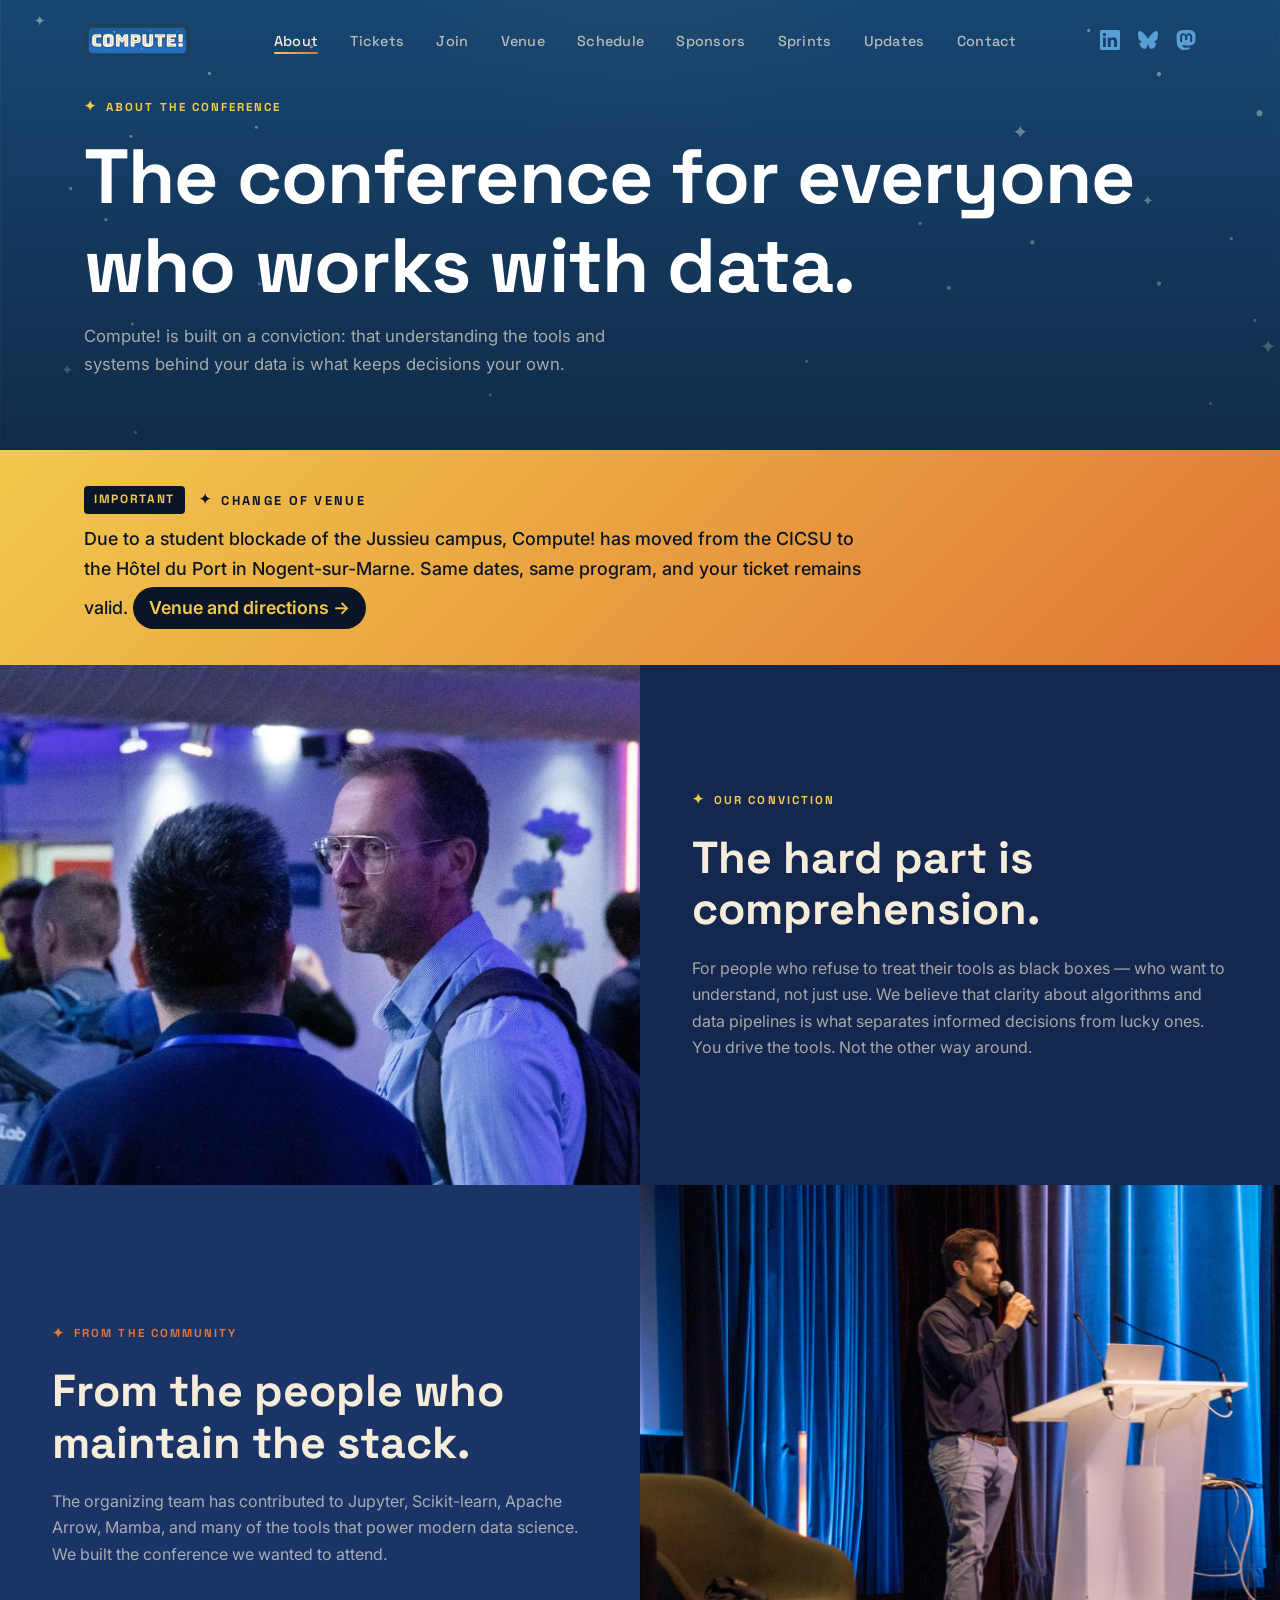
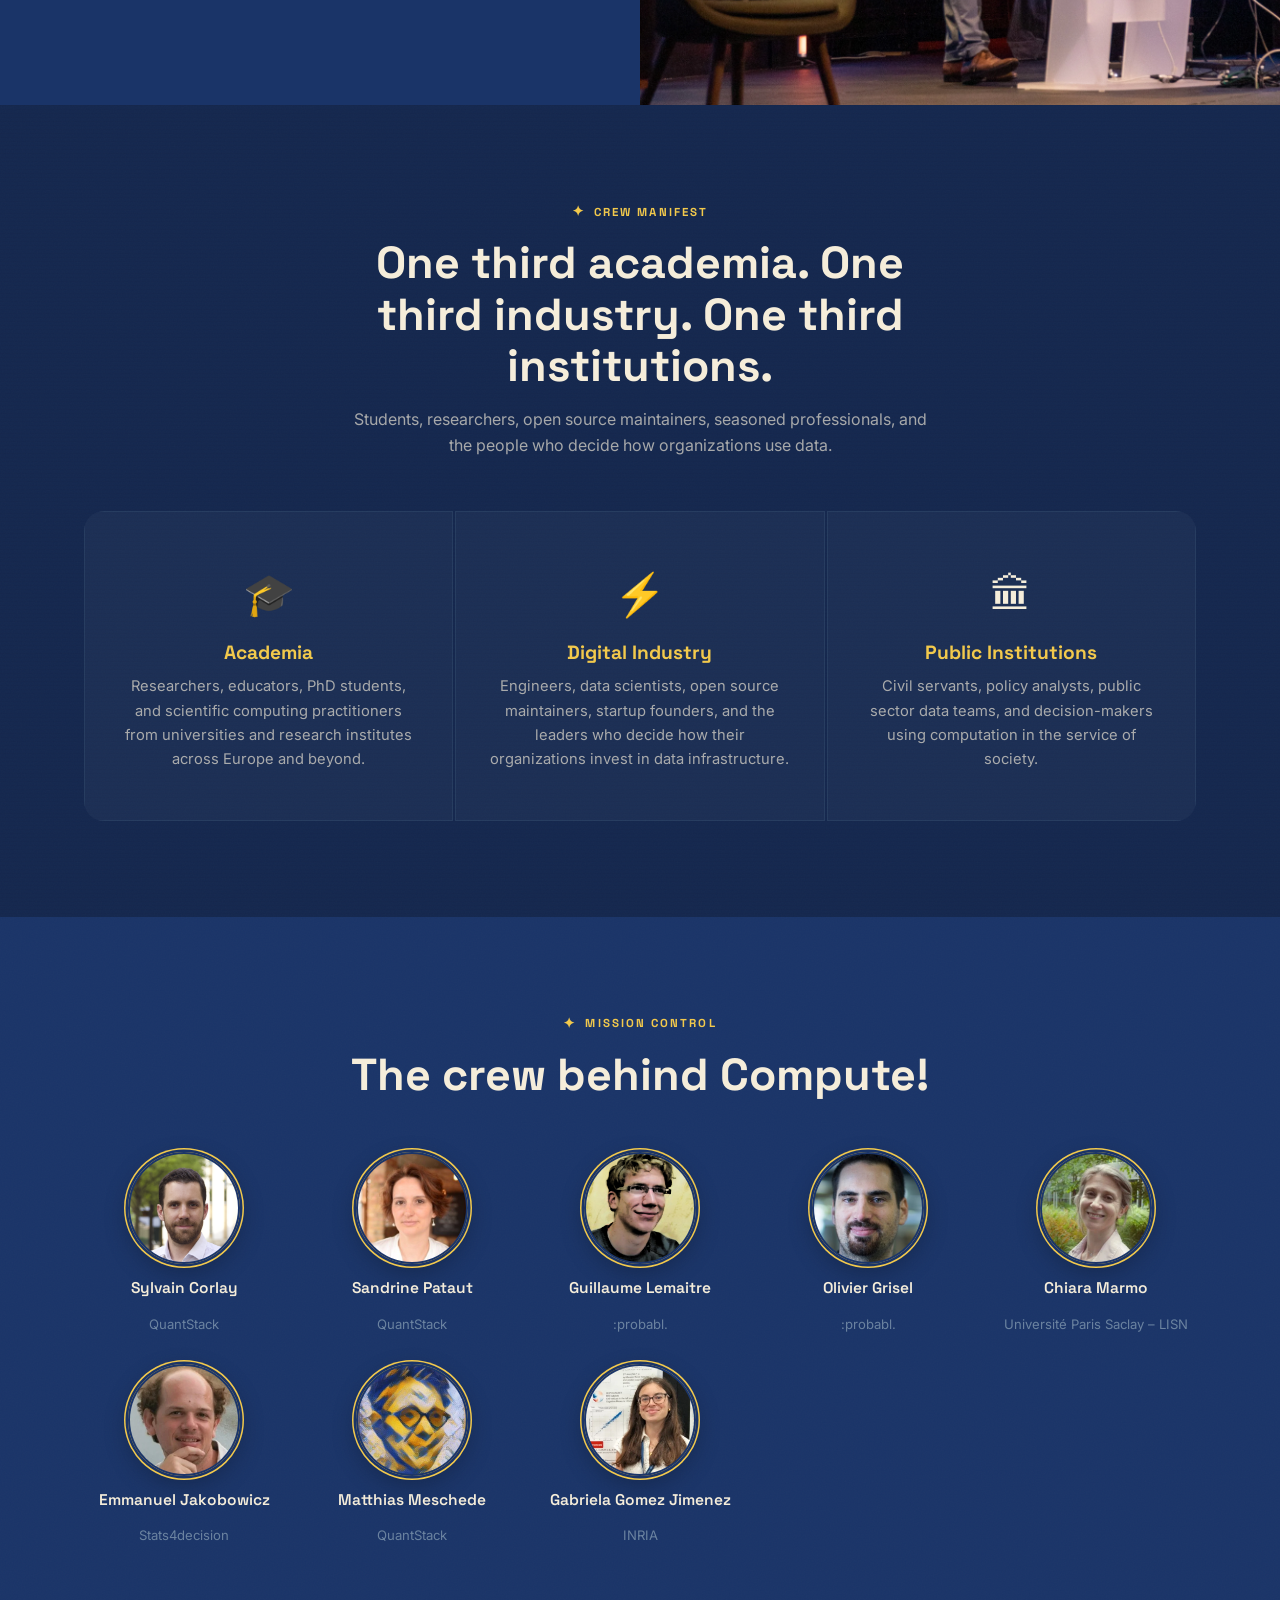
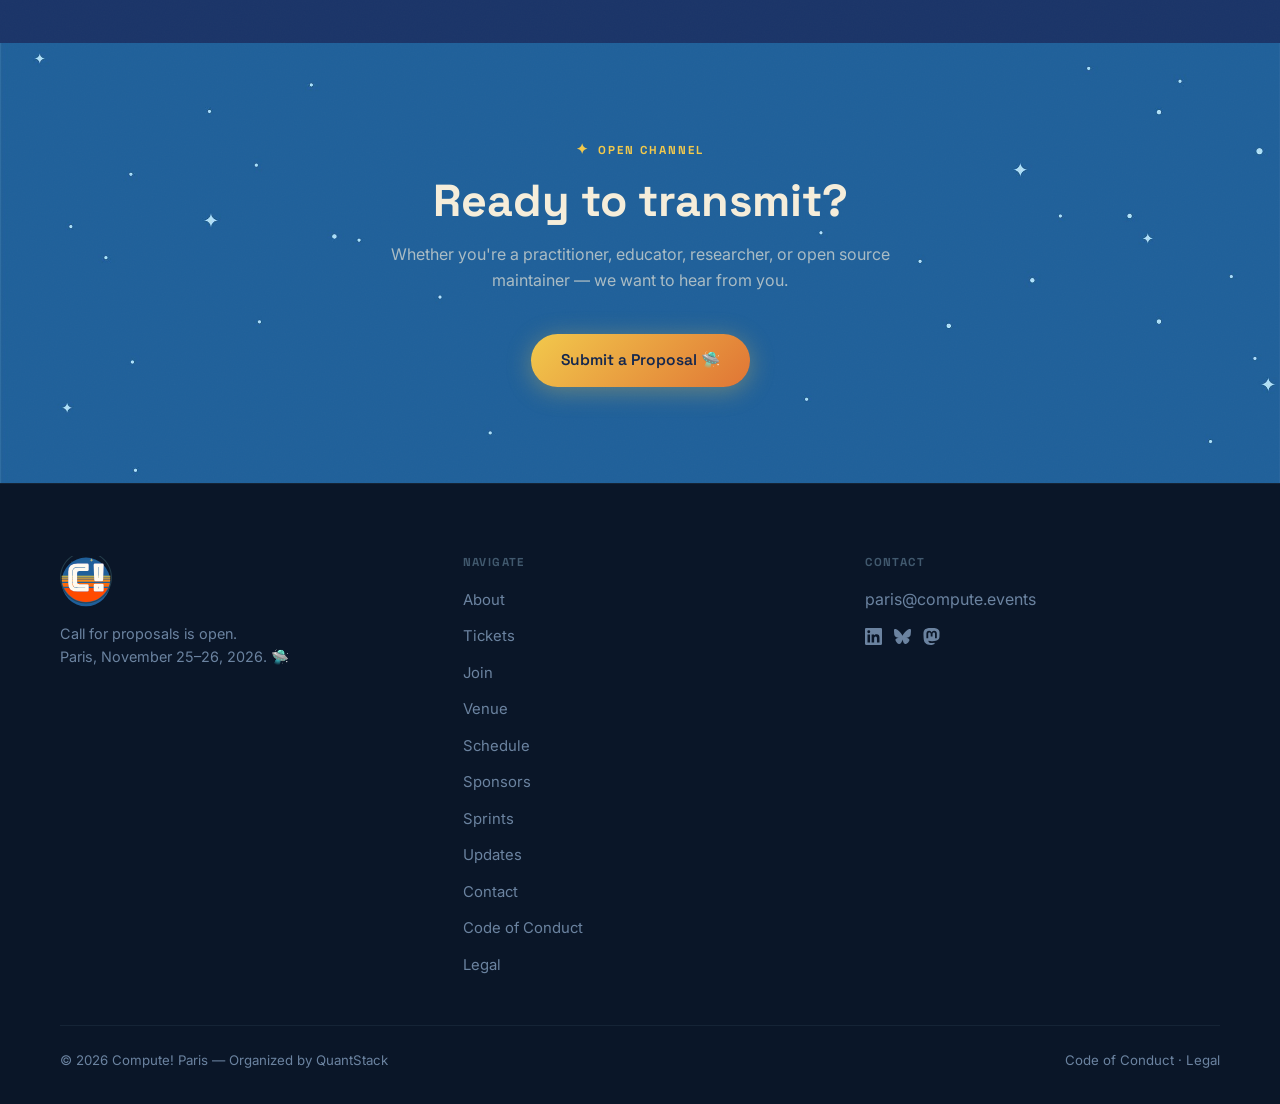
==== commit 55d6343b: "Venue page: say Paris East in the headline; label the notice IMPORTANT The body already places Nogen" ====
--- a/about.html
+++ b/about.html
@@ -91,7 +91,7 @@
   <!-- ── VENUE CHANGE NOTICE ── -->
   <section class="venue-notice" id="venue-change">
     <div class="container">
-      <div class="venue-notice__head"><span class="venue-notice__badge">Update</span><span class="overline">Change of venue</span></div>
+      <div class="venue-notice__head"><span class="venue-notice__badge">Important</span><span class="overline">Change of venue</span></div>
       <p>
         Due to a student blockade of the Jussieu campus, Compute! has moved from the CICSU to the
         Hôtel du Port in Nogent-sur-Marne. Same dates, same program, and your ticket remains valid.
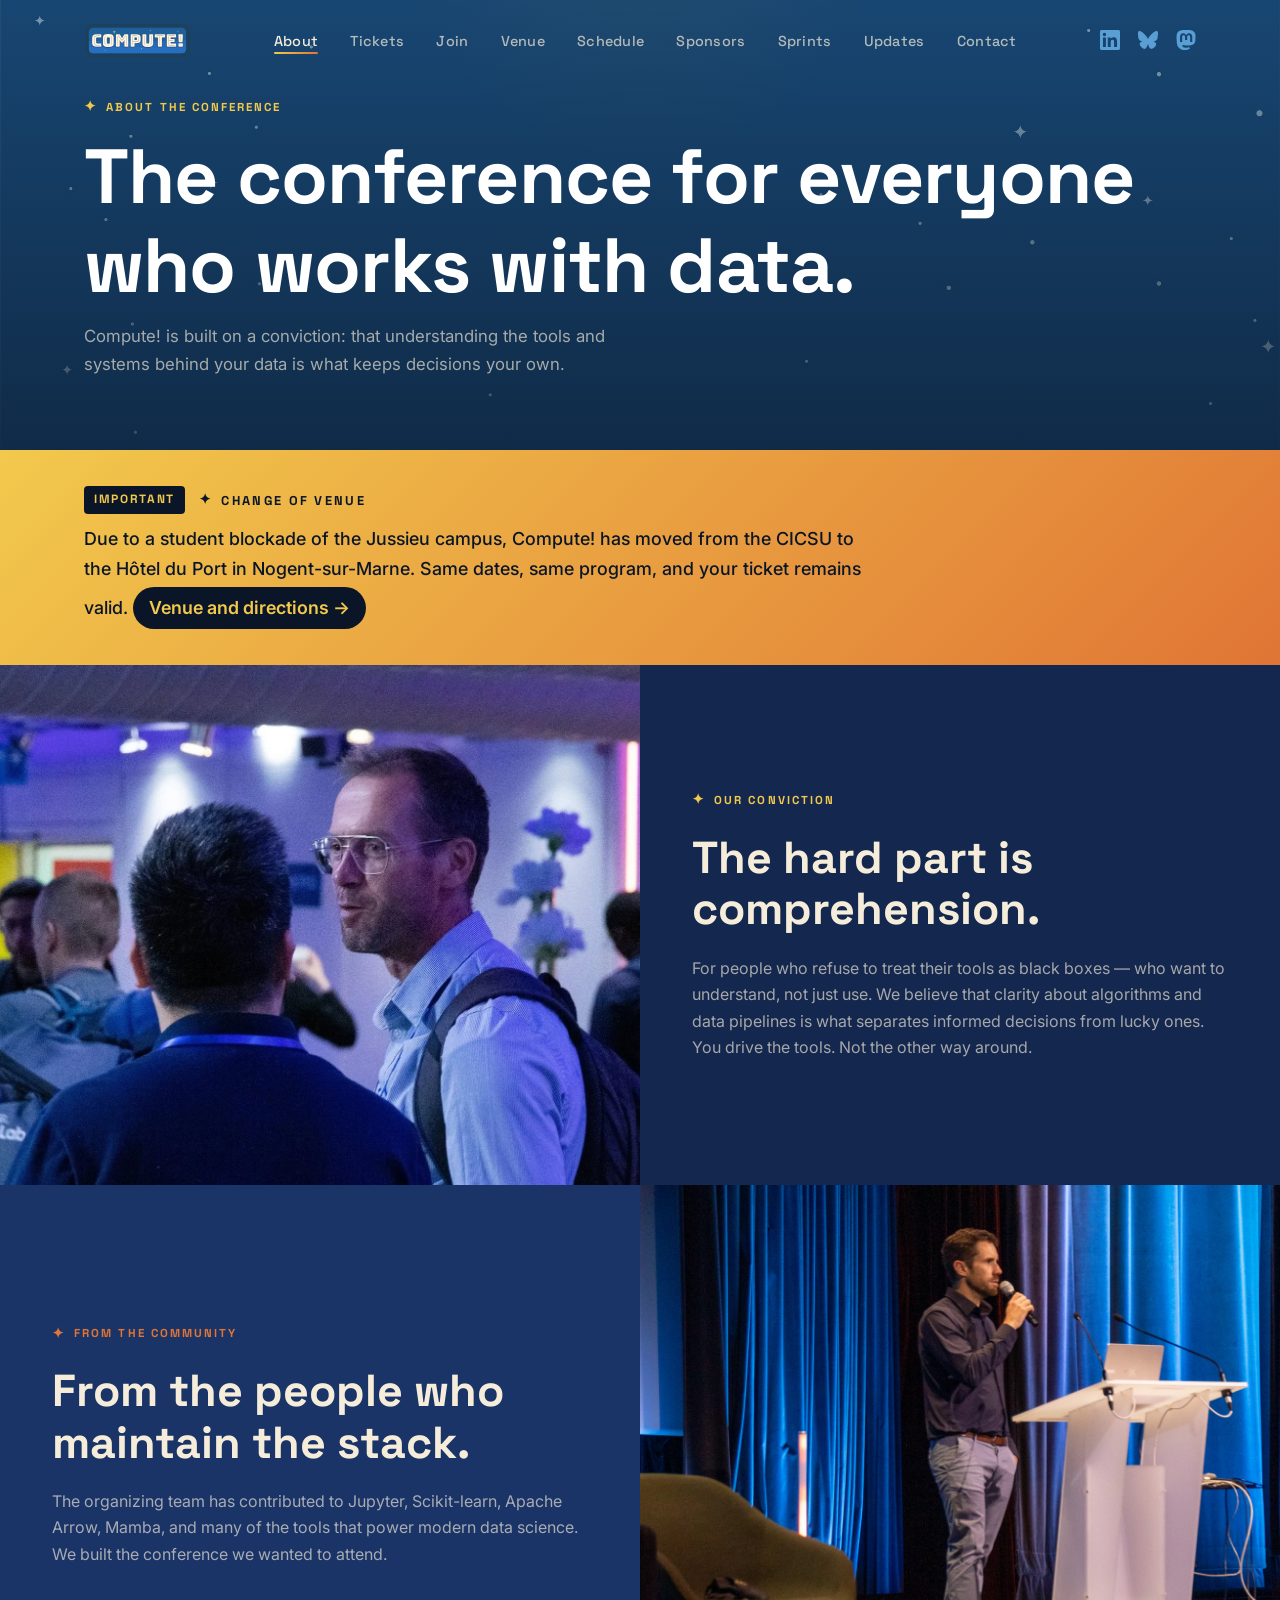
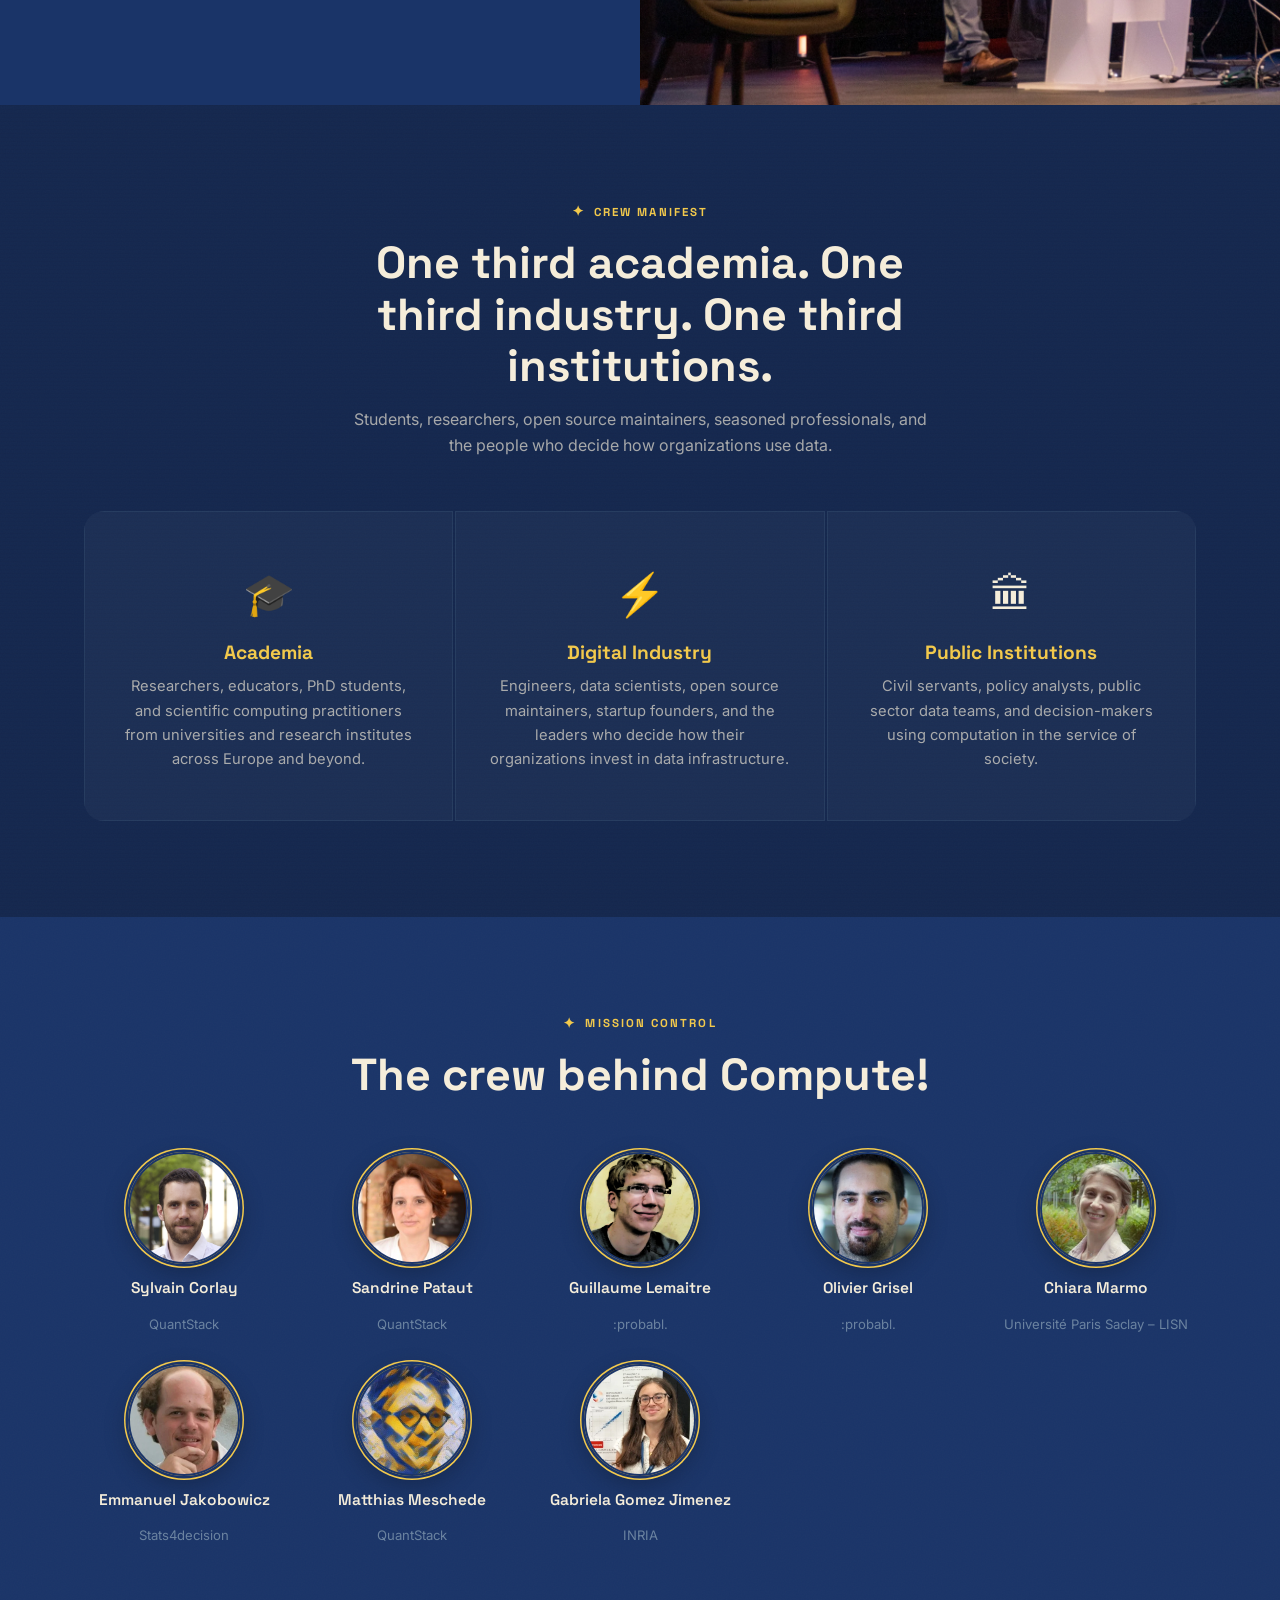
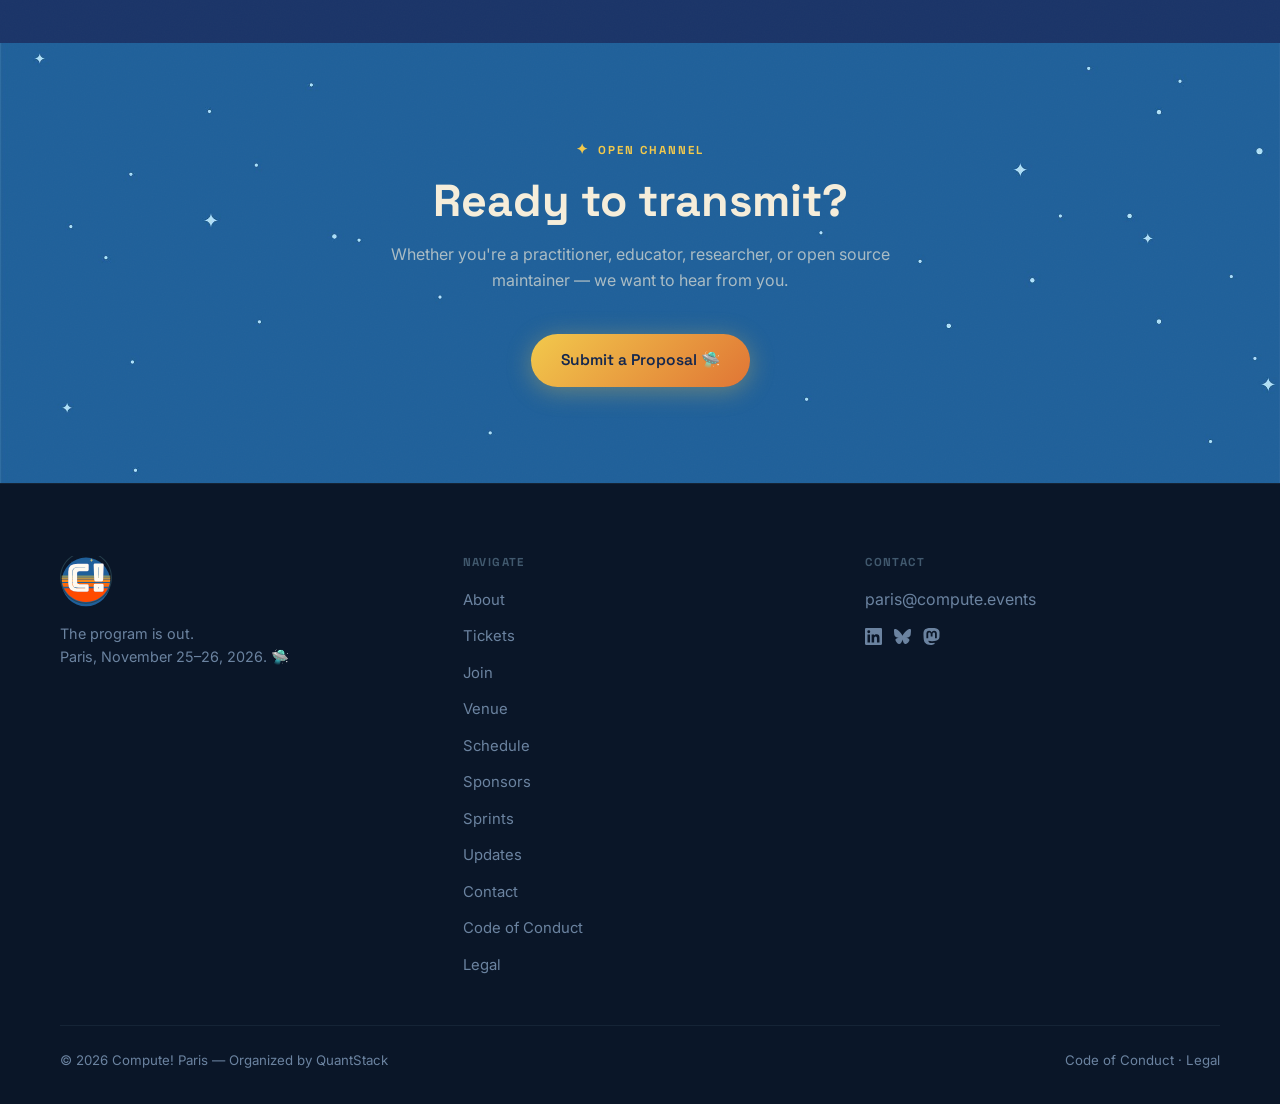
==== commit 4c84608f: "Make the venue change notice much more visible (#41) * Make the venue change notice stand out  The n" ====
--- a/about.html
+++ b/about.html
@@ -241,7 +241,7 @@
     <div class="footer__inner">
       <div class="footer__brand">
         <img src="assets/logos/compute_favicon.svg" class="footer-logo" alt="Compute!">
-        <p>Call for proposals is open.</p>
+        <p>The program is out.</p>
         <p>Paris, November 25–26, 2026. 🛸</p>
       </div>
       <nav class="footer__nav" aria-label="Footer navigation">
